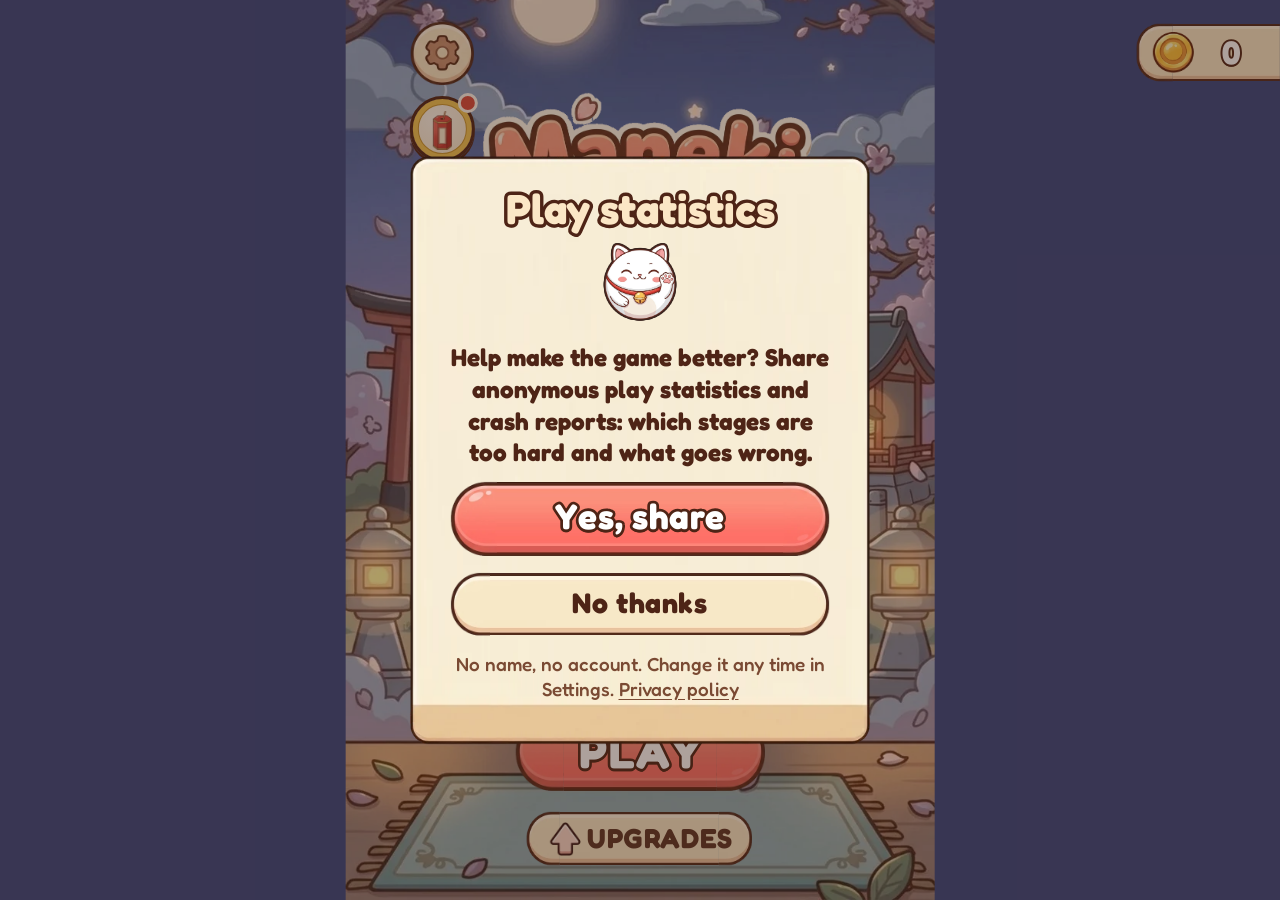
==== maneki-merge/index.html @ 225e68d6 "Maneki Merge 1.11.0 (e5274fb)" ====
<!doctype html>
<html lang="en">
  <head>
    <meta charset="UTF-8" />
    <meta
      name="viewport"
      content="width=device-width, initial-scale=1, maximum-scale=1, viewport-fit=cover, user-scalable=no"
    />
    <title>Maneki Merge</title>
    <meta
      name="description"
      content="Lucky-cat merge game with a growing jar. Offline PWA for iOS and Android."
    />
    <meta name="theme-color" content="#fcefdf" />
    <!-- "only": a phone's forced dark mode (Chrome's dark sites, the WebView's darkening) must
         never repaint the game (TECH_SPEC §10). -->
    <meta name="color-scheme" content="only light" />
    <meta name="format-detection" content="telephone=no" />

    <!-- Home-screen app (iOS ignores the manifest's display mode and orientation). -->
    <meta name="mobile-web-app-capable" content="yes" />
    <meta name="apple-mobile-web-app-capable" content="yes" />
    <meta name="apple-mobile-web-app-title" content="Maneki" />
    <meta name="apple-mobile-web-app-status-bar-style" content="default" />

    <link rel="icon" href="/maneki-merge/favicon.ico" sizes="48x48" />
    <link rel="icon" href="/maneki-merge/pwa-192x192.png" sizes="192x192" type="image/png" />
    <link rel="apple-touch-icon" href="/maneki-merge/apple-touch-icon-180x180.png" />
    <!-- vite-plugin-pwa injects the manifest link. -->

    <!-- Paint the theme color before the CSS bundle loads (no white flash on launch). -->
    <style>html{background:#fcefdf}.loading{z-index:1100;background:#f7f0d4;transition:opacity ease-out;position:fixed;inset:0;overflow:hidden}.loading.is-done{opacity:0;pointer-events:none}.loading img{-webkit-user-select:none;user-select:none;-webkit-user-drag:none;position:absolute}.loading-bg{object-fit:cover;object-position:50% 100%;width:100%;height:100%;inset:0}.loading-logo{top:calc(env(safe-area-inset-top,0px) + 6vh);width:min(82vw,44vh);left:50%;translate:-50%}.loading-hero{width:min(66vw,36vh);animation:1.6s ease-in-out infinite alternate loading-bob;top:36vh;left:50%;translate:-50%}@keyframes loading-bob{to{translate:-50% -2.5vh}}@media (prefers-reduced-motion:reduce){.loading-hero{animation:none}}.loading-bar{--s:calc(54px / var(--bar-h,1));left:50%;bottom:calc(env(safe-area-inset-bottom,0px) + 15vh);box-sizing:border-box;border:0 solid #0000;border-image:var(--bar-art) 0 var(--bar-right) 0 var(--bar-left) fill / 0 calc(var(--bar-right) * var(--s)) 0 calc(var(--bar-left) * var(--s)) stretch;visibility:hidden;width:min(80vw,340px);height:54px;position:absolute;translate:-50%}.loading-bar.is-art{visibility:visible}.loading-fill{left:calc(var(--fill-x) * var(--s));top:calc(var(--fill-y) * var(--s));width:calc((var(--fill-left) + var(--fill-right)) * var(--s) + var(--progress,0) * (100% - (var(--bar-left) + var(--bar-right)) * var(--s)));height:calc(var(--fill-h) * var(--s));box-sizing:border-box;border:0 solid #0000;border-image:var(--fill-art) 0 var(--fill-right) 0 var(--fill-left) fill / 0 calc(var(--fill-right) * var(--s)) 0 calc(var(--fill-left) * var(--s)) stretch;opacity:calc(var(--progress,0) * 40);transition:width .2s ease-out;position:absolute}.loading-label{left:0;right:0;bottom:calc(env(safe-area-inset-bottom,0px) + 15vh - 40px);text-align:center;color:#4a2e25;margin:0;font:700 18px Fredoka,system-ui,sans-serif;position:absolute}</style>
    <script type="module" crossorigin src="/maneki-merge/assets/index-BKFqEe6n.js"></script>
    <link rel="stylesheet" crossorigin href="/maneki-merge/assets/index-C1L9ehlg.css">
  <link rel="manifest" href="/maneki-merge/manifest.webmanifest"></head>
  <body>
    <main id="app">
      <section id="menu-screen" class="screen" aria-label="Main menu"></section>
      <section id="game-screen" class="screen" aria-label="Game" hidden></section>
      <div id="overlays"></div>
    </main>
    <div
      id="loading"
      class="loading"
      role="progressbar"
      aria-label="Loading"
      aria-valuemin="0"
      aria-valuemax="100"
      aria-valuenow="0"
    >
      <img class="loading-bg" src="/maneki-merge/assets/scene/background.webp" alt="" />
      <img class="loading-logo" src="/maneki-merge/assets/menu/logo.webp" alt="" />
      <img class="loading-hero" src="/maneki-merge/assets/menu/hero.webp" alt="" />
      <div class="loading-bar"><div class="loading-fill"></div></div>
      <p class="loading-label"></p>
    </div>
  </body>
</html>
---- maneki-merge/assets/index-C1L9ehlg.css ----
:root{--color-bg:#fcefdf;--color-ground:#f4d8be;--color-paper:#fff8ee;--color-card:#fff;--color-ink:#4a2e25;--color-cocoa:#7a5546;--color-line:#e3cbb0;--color-peach:#fce3cc;--color-greige:#eadccb;--color-coral:#e8604c;--color-coral-dark:#a63c2c;--color-mint:#9fdcc6;--color-gold:#f2b83b;--color-gold-dark:#c98a1b;--color-gold-light:#fff1c2;--color-red:#d9483b;--color-red-text:#b23a2e;--color-sakura:#f7c9d2;--color-sakura-deep:#f2a7b8;--color-text:var(--color-ink);--color-muted:var(--color-cocoa);--color-scrim:#4a2e258c;--font-latin:"Fredoka", system-ui, -apple-system, "Segoe UI", Roboto, sans-serif;--font-family:var(--font-latin);--weight-regular:500;--weight-semibold:600;--weight-bold:700;--stroke-scale:1;--radius-sm:12px;--radius-md:18px;--radius-lg:28px;--radius-pill:999px;--touch-min:48px;--gutter:16px;--border:3px solid var(--color-ink);--safe-top:env(safe-area-inset-top,0px);--safe-right:env(safe-area-inset-right,0px);--safe-bottom:env(safe-area-inset-bottom,0px);--safe-left:env(safe-area-inset-left,0px);--shadow-raised:0 4px 0 var(--color-ink);--shadow-pressed:0 1px 0 var(--color-ink);--lightningcss-light:initial;--lightningcss-dark: ;color-scheme:light only}[lang]{--font-family:var(--font-latin);font-family:var(--font-family)}:lang(ru),:lang(uk),:lang(vi){--font-family:"Nunito", "Fredoka", system-ui, sans-serif}:lang(hi){--font-family:"Fredoka", "Kohinoor Devanagari", "Noto Sans Devanagari", "Nirmala UI", system-ui, sans-serif}:lang(th){--font-family:"Fredoka", "Thonburi", "Noto Sans Thai", "Leelawadee UI", system-ui, sans-serif}:lang(ko){--font-family:"Fredoka", "Apple SD Gothic Neo", "Noto Sans KR", "Noto Sans CJK KR", "Malgun Gothic", system-ui, sans-serif}:lang(ja){--font-family:"Fredoka", "Hiragino Maru Gothic ProN", "Hiragino Sans", "Noto Sans JP", "Noto Sans CJK JP", "Yu Gothic UI", "Meiryo", system-ui, sans-serif}:lang(zh-Hans){--font-family:"Fredoka", "PingFang SC", "Noto Sans SC", "Noto Sans CJK SC", "Microsoft YaHei", system-ui, sans-serif}:lang(zh-Hant){--font-family:"Fredoka", "PingFang TC", "Noto Sans TC", "Noto Sans CJK TC", "Microsoft JhengHei", system-ui, sans-serif}:lang(hi),:lang(th),:lang(ko),:lang(ja),:lang(zh-Hans),:lang(zh-Hant){--stroke-scale:.55}:lang(ja){word-break:auto-phrase}*,:before,:after{box-sizing:border-box}html,body{overscroll-behavior:none;width:100%;height:100%;margin:0;overflow:hidden}body{background:var(--color-bg);color:var(--color-text);font-family:var(--font-family);font-weight:var(--weight-regular);-webkit-text-size-adjust:100%;-moz-text-size-adjust:100%;text-size-adjust:100%;-webkit-font-smoothing:antialiased;-webkit-user-select:none;user-select:none;-webkit-touch-callout:none;-webkit-tap-highlight-color:transparent;touch-action:manipulation;line-height:1.3;position:fixed;inset:0}#app{width:100%;height:100dvh;height:var(--app-height,100dvh);position:fixed;top:0;left:0;overflow:hidden}.screen{padding:calc(var(--safe-top) + 8px) calc(var(--safe-right) + var(--gutter)) calc(var(--safe-bottom) + 8px) calc(var(--safe-left) + var(--gutter));flex-direction:column;display:flex;position:absolute;inset:0}[hidden]{display:none!important}img,svg{display:block}[data-scrollable]{overscroll-behavior:contain;-webkit-overflow-scrolling:touch;touch-action:pan-y;overflow-y:auto}button{font:inherit;color:inherit;cursor:pointer;touch-action:manipulation;background:0 0;border:0;margin:0}button:disabled{cursor:default}button:focus-visible{outline:3px solid var(--color-coral);outline-offset:3px}.btn{min-height:var(--touch-min);border:var(--border);border-radius:var(--radius-pill);font-weight:var(--weight-bold);letter-spacing:.02em;box-shadow:var(--shadow-raised);justify-content:center;align-items:center;gap:8px;padding:0 28px;transition:transform 70ms ease-out,box-shadow 70ms ease-out,filter 70ms ease-out;display:inline-flex;position:relative}.btn:active:not(:disabled){filter:brightness(.96);box-shadow:var(--shadow-pressed);transform:translateY(3px)scale(.97)}.btn:disabled{cursor:default}.btn-primary{background:var(--color-coral);color:#fff;text-shadow:0 2px 0 var(--color-coral-dark)}.btn-secondary{background:var(--color-mint);color:var(--color-ink)}.btn-ghost{background:var(--color-paper);color:var(--color-ink)}.btn-small{min-height:var(--touch-min);padding:0 20px;font-size:1rem}.icon-btn{width:var(--touch-min);height:var(--touch-min);border:var(--border);background:var(--color-paper);color:var(--color-ink);box-shadow:var(--shadow-raised);border-radius:50%;justify-content:center;align-items:center;transition:transform 70ms ease-out,box-shadow 70ms ease-out;display:inline-flex}.icon-btn:active{box-shadow:var(--shadow-pressed);transform:translateY(3px)scale(.94)}.icon-btn svg{width:24px;height:24px}.coin-balance{border:var(--border);border-radius:var(--radius-pill);background:var(--color-paper);min-height:44px;color:var(--color-ink);font-weight:var(--weight-bold);font-variant-numeric:tabular-nums;align-items:center;gap:8px;padding:0 16px 0 5px;font-size:1.35rem;display:inline-flex}.coin-balance .coin-icon{width:32px;height:32px}.reduce-motion *,.reduce-motion :before,.reduce-motion :after{transition-duration:0s!important}.menu-screen{padding-bottom:0;overflow:hidden}.menu-top{z-index:2;justify-content:space-between;align-items:center;min-height:52px;display:flex;position:relative}.menu-settings{width:52px;height:52px}.menu-settings svg{width:26px;height:26px}.menu-title{z-index:2;text-align:center;font-size:clamp(2.1rem,10.5vw,2.6rem);font-weight:var(--weight-bold);letter-spacing:.01em;color:var(--color-ink);text-shadow:0 3px 0 var(--color-sakura-deep);margin:12px 0 0;line-height:1;animation:3.6s ease-in-out infinite idle-bob;position:relative}.menu-hero{z-index:0;min-height:132px;margin:4px calc(-1 * (var(--safe-right) + var(--gutter))) 0 calc(-1 * (var(--safe-left) + var(--gutter)));flex:1 1 0;position:relative;container-type:size}.menu-scene{width:100%;height:100%;position:absolute;inset:0}.hero-figure{--cat:150px;left:50%;bottom:calc(var(--cat) * .28 + 12px);width:var(--cat);height:var(--cat);position:absolute;transform:translate(-50%)}@supports (height:1cqh){.hero-figure{--cat:min(58cqh, 176px, 46cqw);bottom:calc(var(--cat) * .28 + 3.2cqw)}}.hero-halo{background:#f8dcc4;border-radius:50%;position:absolute;inset:-18.6%}.hero-cushion{width:145.4%;height:41.9%;position:absolute;top:86%;left:-22.7%}.hero-cat{transform-origin:50% 92%;animation:4s ease-in-out infinite hero-sway;position:absolute;inset:-4%}.hero-cat svg,.hero-cat img,.hero-coin .coin-icon{width:100%;height:100%}.hero-coin{width:14%;height:14%;animation:3.2s ease-in-out infinite coin-float;position:absolute}.hero-coin-1{top:-7%;left:-9.9%}.hero-coin-2{width:11.6%;height:11.6%;animation-delay:-.8s;top:-15.1%;left:99.4%}.hero-coin-3{animation-delay:-1.6s;top:62.8%;left:106.4%}.hero-coin-4{width:10.5%;height:10.5%;animation-delay:-2.4s;top:68%;left:-17.4%}.menu-lower{z-index:1;margin:0 calc(-1 * (var(--safe-right) + var(--gutter))) 0 calc(-1 * (var(--safe-left) + var(--gutter)));padding:4px calc(var(--safe-right) + var(--gutter)) calc(var(--safe-bottom) + 14px) calc(var(--safe-left) + var(--gutter));background:var(--color-ground);flex-direction:column;align-items:center;gap:12px;display:flex;position:relative}.menu-bush{z-index:-1;width:90px;height:90px;position:absolute;bottom:0;left:0}.menu-bush.is-right{left:auto;right:0;transform:scaleX(-1)}.menu-records{grid-template-columns:repeat(2,minmax(0,1fr));gap:10px;width:min(100%,310px);display:grid}.record{border:2.5px solid var(--color-ink);background:var(--color-paper);border-radius:16px;flex-direction:column;align-items:center;margin:0;padding:6px 10px 7px;display:flex}.record-label{color:var(--color-muted);font-size:.75rem;font-weight:var(--weight-semibold);letter-spacing:.08em;text-transform:uppercase}.record-value{font-size:1.35rem;font-weight:var(--weight-bold);font-variant-numeric:tabular-nums;line-height:1.15}.menu-actions{flex-direction:column;align-items:center;gap:16px;margin-top:4px;display:flex}.btn-play{border:4px solid var(--color-ink);background:var(--color-coral);color:#fff;width:148px;height:148px;box-shadow:0 7px 0 var(--color-ink);border-radius:50%;flex-direction:column;justify-content:center;align-items:center;transition:transform 70ms ease-out,box-shadow 70ms ease-out;display:flex;position:relative}.btn-play:active{box-shadow:0 2px 0 var(--color-ink);transform:translateY(5px)scale(.97)}.btn-play svg{width:30px;height:30px}.btn-play .btn-label{font-size:2.5rem;font-weight:var(--weight-bold);letter-spacing:.04em;text-shadow:0 3px 0 var(--color-coral-dark);line-height:1.05}.btn-play:before{content:"";background:#ffffff52;border-radius:50%;width:30%;height:14%;position:absolute;top:11%;left:15%;transform:rotate(-32deg)}.btn-play:after{content:"";border:3px solid var(--color-coral);opacity:0;pointer-events:none;border-radius:50%;animation:2.6s ease-out infinite play-ripple;position:absolute;inset:-12px}.btn-upgrades{width:200px;min-height:54px;font-size:1.35rem}.btn-upgrades svg{width:22px;height:22px}.notify-dot{border:3px solid var(--color-paper);background:var(--color-red);border-radius:50%;width:20px;height:20px;position:absolute;top:-8px;right:-4px}.notify-dot:not([hidden]){animation:1.8s ease-in-out infinite dot-pop}.menu-bottom{flex-direction:column;align-items:center;gap:8px;display:flex}.update-badge{min-height:var(--touch-min);border:var(--border);border-radius:var(--radius-pill);background:var(--color-gold);color:var(--color-ink);font-weight:var(--weight-bold);box-shadow:var(--shadow-raised);padding:0 20px;animation:1.6s ease-in-out infinite badge-pulse}.update-badge:active{box-shadow:var(--shadow-pressed);transform:translateY(3px)}.install-hint{border:2px solid var(--color-ink);border-radius:var(--radius-sm);background:var(--color-paper);text-align:center;flex-wrap:wrap;justify-content:center;align-items:center;gap:6px;margin:0;padding:8px 14px;font-size:.95rem;display:flex}.install-hint svg{color:#2f6fd1;width:20px;height:20px}@keyframes idle-bob{50%{transform:translateY(-5px)}}@keyframes hero-sway{0%,to{transform:rotate(-2deg)}50%{transform:rotate(2deg)}}@keyframes coin-float{50%{transform:translateY(-6px)rotate(8deg)}}@keyframes play-ripple{0%,45%{opacity:0;transform:scale(.94)}55%{opacity:.55}to{opacity:0;transform:scale(1.12)}}@keyframes dot-pop{0%,70%,to{transform:scale(1)}80%{transform:scale(1.3)}}@keyframes badge-pulse{50%{transform:scale(1.04)}}.reduce-motion .menu-title,.reduce-motion .hero-cat,.reduce-motion .hero-coin,.reduce-motion .btn-play:after,.reduce-motion .notify-dot:not([hidden]),.reduce-motion .update-badge{animation:none}@media (max-height:720px){.menu-title{margin-top:6px;font-size:2rem}.menu-lower{gap:9px}.record{padding:4px 10px 5px}.record-value{font-size:1.15rem}.menu-actions{gap:12px;margin-top:0}.btn-play{width:120px;height:120px}.btn-play svg{width:24px;height:24px}.btn-play .btn-label{font-size:2rem}.btn-upgrades{min-height:50px;font-size:1.2rem}}.menu-screen.is-art{--u:min(100vw / 768, 100vh / 1376);background:var(--menu-sky);padding:0;container-type:size}@supports (width:1cqw){.menu-screen.is-art{--u:min(100cqw / 768, 100cqh / 1376)}}.menu-screen.is-art>*{--lift:max(0px, var(--safe-bottom) + 6px - 48 * var(--u));--extra:max(0px, 100cqh - 1376 * var(--u) - var(--lift));--hero-shift:calc(-15.5 * var(--u) - .2 * var(--extra))}.menu-bg{width:clamp(768 * var(--u), 100%, 900 * var(--u));pointer-events:none;-webkit-user-select:none;user-select:none;height:auto;position:absolute;bottom:0;left:50%;transform:translate(-50%)}.menu-stage{left:50%;bottom:calc(var(--lift) + .2 * var(--extra));width:calc(768 * var(--u));height:calc(1376 * var(--u));position:absolute;transform:translate(-50%)}.menu-stage img{pointer-events:none;-webkit-user-select:none;user-select:none;height:auto;display:block;position:absolute}.menu-glow{left:calc(85 * var(--u));top:calc(300 * var(--u));width:calc(600 * var(--u));height:calc(600 * var(--u));translate:0 var(--hero-shift);background:radial-gradient(closest-side,#fff6c4 0%,#ffe896f2 42%,#ffdc9680 72%,#ffdea000 100%);border-radius:50%;animation:4s ease-in-out infinite menu-glow;position:absolute}.menu-sparkle{translate:0 var(--hero-shift);animation:2.4s ease-in-out infinite menu-twinkle}.menu-sparkle-1{left:calc(213 * var(--u));top:calc(465 * var(--u));width:calc(50 * var(--u))}.menu-sparkle-2{left:calc(181 * var(--u));top:calc(523 * var(--u));width:calc(31 * var(--u));animation-delay:-.6s}.menu-sparkle-3{left:calc(505 * var(--u));top:calc(478 * var(--u));width:calc(50 * var(--u));animation-delay:-1.2s}.menu-sparkle-4{left:calc(545 * var(--u));top:calc(551 * var(--u));width:calc(31 * var(--u));animation-delay:-1.8s}.menu-sparkle-5{left:calc(190 * var(--u));top:calc(672 * var(--u));width:calc(33 * var(--u));animation-delay:-.3s}.menu-hero-art{left:calc(135 * var(--u));top:calc(481 * var(--u));width:calc(497 * var(--u));transform-origin:50% 92%;translate:0 var(--hero-shift);animation:3.6s ease-in-out infinite menu-breathe}.menu-logo{left:calc(101 * var(--u));top:calc(141 * var(--u));width:calc(555 * var(--u));translate:0 calc(-.4 * var(--extra));margin:0;animation:3.6s ease-in-out infinite idle-bob;position:absolute}.menu-logo .menu-logo-art{width:100%;position:static}.menu-record{top:calc(934 * var(--u));box-sizing:border-box;width:calc(284 * var(--u));height:calc(var(--menu-record-height) * var(--u));border-style:solid;border-color:#0000;border-width:0 calc(var(--menu-record-slice-right) * var(--u)) 0 calc(var(--menu-record-slice-left) * var(--u));border-image-source:var(--menu-record-art);border-image-slice:var(--menu-record-slice);filter:drop-shadow(0 calc(4 * var(--u)) calc(4 * var(--u)) #7a4e2e33);--body-left:calc((var(--menu-record-body-left) - var(--menu-record-slice-left)) * var(--u));--body-right:calc((var(--menu-record-body-right) - var(--menu-record-slice-right)) * var(--u));--value-left:calc(var(--menu-record-value-left) * var(--u));--value-right:calc(var(--menu-record-value-right) * var(--u));border-image-repeat:stretch;align-items:flex-start;margin:0;display:flex;position:absolute}.menu-record:first-child{left:calc(90 * var(--u))}.menu-record:last-child{left:calc(394 * var(--u))}.menu-record.is-stage{border-width:0;--body-left:calc(var(--menu-record-body-right) * var(--u));--body-right:var(--body-left);--torii-left:calc(12 * var(--u));--torii-width:calc(66 * var(--u));--value-left:calc(var(--torii-left) + var(--torii-width) + 4 * var(--u));--value-right:calc(var(--menu-record-well-end) * var(--u));border-image-source:none}.menu-record.is-stage:before,.menu-record.is-stage:after{content:"";z-index:-1;position:absolute;top:0;bottom:0}.menu-record.is-stage:before{width:calc(var(--menu-record-slice-right) * var(--u));background:var(--menu-record-art) right / calc(var(--menu-record-art-width) * var(--u)) 100% no-repeat;left:0;transform:scaleX(-1)}.menu-record.is-stage:after{left:calc((var(--menu-record-slice-right) - 1) * var(--u));border-style:solid;border-color:#0000;border-width:0 calc(var(--menu-record-slice-right) * var(--u)) 0 0;border-image-source:var(--menu-record-art);border-image-slice:var(--menu-record-plain-slice);border-image-repeat:stretch;right:0}.menu-stage .menu-record-torii{left:var(--torii-left);top:calc((var(--menu-record-well-top) + var(--menu-record-well-height) / 2) * var(--u));width:var(--torii-width);translate:0 -50%}.menu-record-label{top:calc(var(--menu-record-label-top) * var(--u));left:var(--body-left);right:var(--body-right);height:calc(var(--menu-record-label-height) * var(--u));color:#7f3d2a;font-size:calc(27 * var(--u));font-weight:var(--weight-bold);letter-spacing:.04em;text-transform:uppercase;white-space:nowrap;justify-content:center;align-items:center;line-height:1;display:flex;position:absolute}.menu-record-label:after{content:":"}.menu-screen.is-art .record-value{top:calc(var(--menu-record-well-top) * var(--u));left:var(--value-left);right:var(--value-right);height:calc(var(--menu-record-well-height) * var(--u));color:#fff;font-size:calc(var(--u) * min(42, 380 / var(--chars,6)));font-weight:var(--weight-bold);font-variant-numeric:tabular-nums;white-space:nowrap;--edge:calc(2.9 * var(--u));--edge-corner:calc(1.9 * var(--u));text-shadow:var(--edge) 0 0 #5c2c18, calc(-1 * var(--edge)) 0 0 #5c2c18, 0 var(--edge) 0 #5c2c18, 0 calc(-1 * var(--edge)) 0 #5c2c18, var(--edge-corner) var(--edge-corner) 0 #5c2c18, calc(-1 * var(--edge-corner)) var(--edge-corner) 0 #5c2c18, var(--edge-corner) calc(-1 * var(--edge-corner)) 0 #5c2c18, calc(-1 * var(--edge-corner)) calc(-1 * var(--edge-corner)) 0 #5c2c18, 0 calc(4.8 * var(--u)) 0 #5c2c18;justify-content:center;align-items:center;line-height:1;display:flex;position:absolute}.menu-screen.is-art .coin-value{color:#fff;font-weight:var(--weight-bold);font-variant-numeric:tabular-nums;white-space:nowrap;-webkit-text-stroke:calc(6 * var(--u) * var(--stroke-scale)) #4e2416;paint-order:stroke fill;text-shadow:0 calc(3 * var(--u)) 0 #4e2416;line-height:1}.menu-play,.menu-upgrades{font-weight:var(--weight-bold);background:0 0;border:0 solid #0000;justify-content:center;align-items:center;padding:0;line-height:1;transition:transform 70ms ease-out,filter 70ms ease-out;display:flex;position:absolute}.menu-play:active,.menu-upgrades:active{transform:translateY(calc(4 * var(--u))) scale(.98);filter:brightness(.96)}.menu-play{left:calc(192 * var(--u));top:calc(1090 * var(--u));width:calc(385 * var(--u));height:calc(126 * var(--u));padding-bottom:calc(10 * var(--u));border-image:var(--menu-play-art) 0 var(--menu-play-slice) fill / 0 calc(126 * var(--u) * var(--menu-play-cap)) stretch;color:#fff;font-size:calc(72 * var(--u));letter-spacing:.03em;-webkit-text-stroke:calc(8 * var(--u) * var(--stroke-scale)) #4e2416;paint-order:stroke fill;text-shadow:0 calc(5 * var(--u)) 0 #4e2416}.menu-upgrades{--pill:calc(88 * var(--u));--box:max(var(--pill), 48px);left:calc(210 * var(--u));top:calc(1240 * var(--u) - (var(--box) - var(--pill)) / 2);width:calc(347 * var(--u));height:var(--box);padding:0 0 calc(7 * var(--u)) calc(62 * var(--u));isolation:isolate;color:#5b3324;font-size:calc(42 * var(--u));letter-spacing:.02em;text-transform:uppercase}.menu-upgrades:before{content:"";z-index:-1;left:0;right:0;top:calc(50% - var(--pill) / 2);height:var(--pill);border:0 solid #0000;border-image:var(--menu-upgrades-art) 0 var(--menu-upgrades-slice) fill / 0 calc(88 * var(--u) * var(--menu-upgrades-cap)) stretch;position:absolute}.menu-stage .menu-upgrades-arrow{left:calc(36 * var(--u));top:calc(50% - var(--pill) / 2 + 17 * var(--u));width:calc(47 * var(--u))}.menu-upgrades .notify-dot{top:calc(50% - var(--pill) / 2 - 18 * var(--u));right:calc(-8 * var(--u));width:calc(44 * var(--u));height:calc(44 * var(--u));border:calc(4 * var(--u)) solid #7a1f1c;background:radial-gradient(circle at 35% 32%,#ff6b6b 0%,#e8333b 55%,#c9232c 100%)}.menu-art-top{left:50%;top:max(calc(32 * var(--u)), calc(var(--safe-top) + 8px));width:calc(768 * var(--u));height:calc(100 * var(--u));position:absolute;transform:translate(-50%)}.menu-gear{left:calc(32 * var(--u));width:max(calc(100 * var(--u)), 48px);height:max(calc(100 * var(--u)), 48px);background:0 0;border:0;padding:0;transition:transform 70ms ease-out;position:absolute;top:0}.menu-gear:active{transform:translateY(calc(3 * var(--u))) scale(.96)}.menu-gear-art{pointer-events:none;width:100%;height:auto;display:block}.menu-coins{--hidden:calc(56 * var(--u));right:calc((768 * var(--u) - 100cqw) / 2 - var(--hidden));top:calc(3 * var(--u));min-width:calc(220 * var(--u) + var(--hidden));height:calc(95 * var(--u));padding:0 calc(26 * var(--u) + var(--hidden)) calc(6 * var(--u)) calc(96 * var(--u));border:0 solid #0000;border-image:var(--menu-coins-art) 0 var(--menu-coins-slice) fill / 0 calc(95 * var(--u) * var(--menu-coins-cap)) stretch;justify-content:center;align-items:center;display:flex;position:absolute}.menu-coins-coin{left:calc(26 * var(--u));top:calc(14 * var(--u));width:calc(62 * var(--u));pointer-events:none;height:auto;position:absolute}.menu-coins .coin-value{font-size:calc(50 * var(--u))}.menu-art-top .menu-bottom{left:calc(148 * var(--u));right:calc(270 * var(--u));min-height:calc(100 * var(--u));justify-content:center;gap:4px;position:absolute;top:0}.menu-art-top .install-hint,.menu-art-top .update-badge,.menu-art-top .install-btn{padding:4px 8px;font-size:12px;line-height:1.2}.menu-art-top .update-badge,.menu-art-top .install-btn{min-height:40px}.menu-art-top .install-hint svg{width:16px;height:16px}@keyframes menu-glow{50%{opacity:.8;transform:scale(.96)}}@keyframes menu-twinkle{50%{opacity:.55;transform:scale(.75)rotate(12deg)}}@keyframes menu-breathe{50%{transform:scale(1.008,1.016)}}.reduce-motion .menu-glow,.reduce-motion .menu-sparkle,.reduce-motion .menu-hero-art,.reduce-motion .menu-logo{animation:none}.shop-overlay{padding:calc(var(--safe-top) + 56px) calc(var(--safe-right) + 8px) 0 calc(var(--safe-left) + 8px);background:var(--color-scrim);justify-content:flex-end}.shop-sheet{border:4px solid var(--color-ink);border-radius:var(--radius-lg) var(--radius-lg) 0 0;background:var(--color-paper);text-align:left;border-bottom:0;flex-direction:column;width:100%;max-width:520px;min-height:0;max-height:100%;animation:.28s cubic-bezier(.2,.9,.3,1) shop-slide-up;display:flex}@keyframes shop-slide-up{0%{transform:translateY(100%)}}.shop-header{border-bottom:2.5px dashed var(--color-line);align-items:center;gap:10px;padding:14px 12px 12px 20px;display:flex}.shop-title{font-size:1.75rem;font-weight:var(--weight-bold);flex:1;margin:0;line-height:1}.shop-balance{background:var(--color-card);min-height:40px;padding-right:14px;font-size:1.15rem}.shop-balance .coin-icon{width:28px;height:28px}.shop-close{background:var(--color-card)}.shop-list{min-height:0;padding:14px 12px calc(var(--safe-bottom) + 20px);flex-direction:column;flex:auto;gap:12px;display:flex}.shop-card{border:2.5px solid var(--color-ink);background:var(--color-card);border-radius:20px;flex:none;grid-template-columns:52px minmax(0,1fr);gap:12px;padding:14px 14px 14px 12px;display:grid;box-shadow:0 4px #e8d2b8}.shop-card.is-bought{animation:.45s ease-out shop-card-bought}@keyframes shop-card-bought{30%{background:var(--color-gold-light);transform:scale(1.03)}}.shop-icon{border:2.5px solid var(--color-ink);background:var(--color-peach);width:52px;height:52px;color:var(--color-ink);border-radius:50%;justify-content:center;align-items:center;display:flex}.shop-icon svg{width:26px;height:26px}.shop-head{justify-content:space-between;align-items:baseline;gap:8px;display:flex}.shop-name{font-size:1.1rem;font-weight:var(--weight-bold);margin:0;line-height:1.2}.shop-level{color:var(--color-muted);font-size:.82rem;font-weight:var(--weight-semibold);font-variant-numeric:tabular-nums;flex:none}.shop-desc{color:var(--color-muted);margin:6px 0 8px;font-size:.88rem;line-height:1.3}.shop-foot{justify-content:space-between;align-items:flex-end;gap:10px;display:flex}.shop-value{font-variant-numeric:tabular-nums;flex-wrap:wrap;align-items:baseline;gap:2px 6px;min-width:0;margin:0;font-size:1.05rem;display:flex}.shop-stat{width:100%;color:var(--color-muted);font-size:.75rem;font-weight:var(--weight-semibold);letter-spacing:.04em;text-transform:uppercase}.shop-current,.shop-next{font-weight:var(--weight-bold)}.shop-arrow{color:var(--color-muted)}.shop-buy-box{flex-direction:column;flex:none;align-items:flex-end;gap:4px;display:flex}.shop-buy{background:var(--color-gold);min-width:100px;color:var(--color-ink);font-variant-numeric:tabular-nums;border-width:2.5px;gap:6px;padding:0 14px;font-size:1.1rem}.shop-buy-label{display:none}.shop-buy-line{align-items:center;gap:6px;display:inline-flex}.shop-buy-mark{display:inline-flex}.shop-buy svg,.shop-buy .coin-icon{width:22px;height:22px}.shop-buy[data-state=insufficient]{color:var(--color-red-text);box-shadow:none;background:#f1e6d8;border-color:#b9a08c}.shop-buy[data-state=insufficient] .coin-icon{opacity:.55}.shop-buy[data-state=max]{box-shadow:none;letter-spacing:.06em;background:0 0;border-style:dashed}.shop-buy[data-state=max] svg{width:18px;height:18px}.shop-need{color:var(--color-red-text);font-size:.75rem;font-weight:var(--weight-semibold);white-space:nowrap}.reduce-motion .shop-sheet,.reduce-motion .shop-card.is-bought{animation:none}.shop-section{flex:none;margin:10px 4px 0}.shop-section-title{font-size:1.3rem;font-weight:var(--weight-bold);margin:0;line-height:1.1}.shop-section-desc{color:var(--color-muted);margin:2px 0 0;font-size:.88rem}.shop-icon.is-blessing{background:var(--color-gold-light);position:relative}.shop-icon-ball{height:auto;position:absolute;top:50%;left:50%;transform:translate(-50%,-50%)}.shop-icon.is-golden .shop-icon-ball{filter:drop-shadow(0 0 6px #ffc93c)}.shop-card[data-state=locked] .shop-icon>:not(.clip-btn),.shop-card[data-state=locked] .shop-value{filter:grayscale(.7);opacity:.7}.shop-card[data-state=locked] .shop-icon{background:#ede6dfb3;border-color:#3a322fb3}.shop-card[data-state=locked] .shop-icon.is-blessing{background:#f5f1e3b3}.shop-buy[data-state=locked]{color:var(--color-muted);box-shadow:none;background:#f1e6d8;border-color:#b9a08c}.shop-overlay.is-art{-webkit-backdrop-filter:blur(6px)brightness(.92);backdrop-filter:blur(6px)brightness(.92);background:#46261638;justify-content:flex-start;padding:0;container-type:inline-size}.shop-overlay.is-art .shop-sheet{--u:calc(min(100cqw, 520px) / var(--shop-mockup-w));--s:calc(677 * var(--u) / var(--shop-card-w));width:calc(768 * var(--u));max-width:none;height:100%;padding-top:var(--safe-top);background:0 0;border:0;border-radius:0}.shop-overlay.is-art .shop-header{height:calc(284 * var(--u));border:0;flex:none;padding:0;position:relative}.shop-overlay.is-art .shop-title{left:50%;top:calc(80 * var(--u));min-width:calc(412 * var(--u));height:calc(116 * var(--u));padding:0 calc(56 * var(--u)) calc(8 * var(--u));border:0 solid #0000;border-image:var(--shop-title-art) 0 var(--shop-title-slice) fill / 0 calc(116 * var(--u) * var(--shop-title-cap)) stretch;color:#fbe7c6;font-size:calc(66 * var(--u));white-space:nowrap;-webkit-text-stroke:calc(10 * var(--u) * var(--stroke-scale)) #4e2416;paint-order:stroke fill;text-shadow:0 calc(5 * var(--u)) 0 #4e2416;justify-content:center;align-items:center;line-height:1;display:flex;position:absolute;transform:translate(-50%)}.shop-overlay.is-art .shop-close{right:calc(28 * var(--u));top:calc(30 * var(--u));width:max(calc(100 * var(--u)), 44px);height:max(calc(100 * var(--u)), 44px);box-shadow:none;background:0 0;border:0;padding:0;position:absolute}.shop-close-art{width:100%;height:100%}.shop-overlay.is-art .shop-balance{z-index:1;right:calc(40 * var(--u));top:calc(200 * var(--u));align-items:center;gap:calc(12 * var(--u));min-height:0;height:calc(72 * var(--u));padding:0 calc(30 * var(--u)) calc(4 * var(--u)) calc(18 * var(--u));border:0 solid #0000;border-image:var(--shop-coins-art) 0 var(--shop-coins-slice) fill / 0 calc(72 * var(--u) * var(--shop-coins-cap)) stretch;box-shadow:none;background:0 0;border-radius:0;display:flex;position:absolute}.shop-overlay.is-art .shop-balance-coin{width:calc(50 * var(--u));height:auto}.shop-overlay.is-art .shop-balance .coin-value{color:#fff;font-size:calc(40 * var(--u));font-weight:var(--weight-bold);font-variant-numeric:tabular-nums;-webkit-text-stroke:calc(6 * var(--u) * var(--stroke-scale)) #4e2416;paint-order:stroke fill;text-shadow:0 calc(3 * var(--u)) 0 #4e2416}.shop-overlay.is-art .shop-list{gap:calc(26 * var(--u));padding:0 calc(45 * var(--u)) calc(var(--safe-bottom) + 40 * var(--u))}.shop-overlay.is-art .shop-card{grid-template-columns:calc(196 * var(--u)) minmax(0, 1fr) auto;grid-template-rows:auto 1fr calc(var(--shop-card-bottom) * var(--s));min-height:calc(245 * var(--u));padding:calc(24 * var(--u)) calc(24 * var(--u)) 0 calc(22 * var(--u));border:0 solid #0000;border-image:var(--shop-card-art) var(--shop-card-corner) var(--shop-card-corner) var(--shop-card-bottom) fill / calc(var(--shop-card-corner) * var(--s)) calc(var(--shop-card-corner) * var(--s)) calc(var(--shop-card-bottom) * var(--s)) stretch;box-shadow:none;color:#4e2416;background:0 0;border-radius:0;gap:0}@keyframes shop-card-bought-art{30%{filter:brightness(1.08);transform:scale(1.03)}}.shop-overlay.is-art .shop-card.is-bought{animation-name:shop-card-bought-art}.shop-overlay.is-art .shop-info,.shop-overlay.is-art .shop-foot{display:contents}.shop-overlay.is-art .shop-icon{width:calc(168 * var(--u));height:calc(168 * var(--u));margin-bottom:calc(8 * var(--u));background:0 0;border:0;grid-area:1/1/3;align-self:center}.shop-icon-art{width:100%;height:100%}.shop-overlay.is-art .shop-head{grid-area:1/2/auto/4;align-items:baseline}.shop-overlay.is-art .shop-name{font-size:calc(42 * var(--u))}.shop-overlay.is-art .shop-level{color:#4e2416;font-size:calc(34 * var(--u));font-weight:var(--weight-bold)}.shop-overlay.is-art .shop-desc{margin:calc(14 * var(--u)) 0 calc(40 * var(--u));color:#5b3324;font-size:calc(29 * var(--u));font-weight:var(--weight-semibold);grid-area:2/2/auto/4;align-self:start}.shop-overlay.is-art .shop-value{align-self:center;gap:calc(10 * var(--u));padding:0 0 calc(4 * var(--u)) calc(14 * var(--u));color:#4e2416;font-size:calc(28 * var(--u));font-weight:var(--weight-bold);white-space:nowrap;flex-wrap:nowrap;grid-area:3/1/auto/3}.shop-overlay.is-art .shop-stat{color:#4e2416;width:auto;font-size:inherit;font-weight:var(--weight-bold);letter-spacing:.02em}.shop-overlay.is-art .shop-arrow{color:#4e2416}.shop-overlay.is-art .shop-buy-box{margin-bottom:calc(14 * var(--u));grid-area:3/3;align-self:end;position:relative}.shop-overlay.is-art .shop-buy{--pill:calc(86 * var(--u));isolation:isolate;min-width:calc(172 * var(--u));min-height:max(var(--pill), 48px);padding:0 calc(26 * var(--u)) calc(6 * var(--u));box-shadow:none;color:#4e2416;background:0 0;border:0;border-radius:0;flex-direction:column;justify-content:center;gap:0;line-height:1;display:flex;position:relative}.shop-overlay.is-art .shop-buy:before{content:"";z-index:-1;left:0;right:0;top:calc(50% - var(--pill) / 2);height:var(--pill);border:0 solid #0000;border-image:var(--shop-buy-art) 0 var(--shop-buy-slice) fill / 0 calc(86 * var(--u) * var(--shop-buy-cap)) stretch;position:absolute}.shop-overlay.is-art .shop-buy-label{font-size:calc(24 * var(--u));font-weight:var(--weight-bold);display:block}.shop-overlay.is-art .shop-buy-line{gap:calc(8 * var(--u));font-size:calc(32 * var(--u));font-weight:var(--weight-bold)}.shop-overlay.is-art .shop-coin{width:calc(34 * var(--u));height:auto}.shop-overlay.is-art .shop-buy svg{width:calc(30 * var(--u));height:calc(30 * var(--u))}.shop-overlay.is-art .shop-buy[data-state=insufficient]{color:#4e2416;filter:grayscale(.85)brightness(1.06);opacity:.85;background:0 0;border-color:#0000}.shop-overlay.is-art .shop-buy[data-state=insufficient] .shop-buy-label,.shop-overlay.is-art .shop-buy[data-state=max] .shop-buy-label{visibility:hidden}.shop-overlay.is-art .shop-need{left:0;right:0;top:calc(8 * var(--u));color:#b3261e;font-size:calc(19 * var(--u));font-weight:var(--weight-bold);text-align:center;pointer-events:none;position:absolute}.shop-overlay.is-art .shop-buy[data-state=max]{filter:saturate(.4);letter-spacing:.04em}.shop-overlay.is-art .shop-section{margin:calc(18 * var(--u)) 0 calc(-6 * var(--u));text-align:center}.shop-overlay.is-art .shop-section-title{color:#813c2d;font-size:calc(46 * var(--u));-webkit-text-stroke:calc(9 * var(--u) * var(--stroke-scale)) #fff6e7;paint-order:stroke fill}.shop-overlay.is-art .shop-section-desc{margin-top:calc(4 * var(--u));color:#5b3324;font-size:calc(28 * var(--u));font-weight:var(--weight-semibold);-webkit-text-stroke:calc(7 * var(--u) * var(--stroke-scale)) #fff6e7;paint-order:stroke fill}.shop-overlay.is-art .shop-icon.is-blessing{width:calc(156 * var(--u));height:calc(156 * var(--u));margin-left:calc(6 * var(--u));border:calc(6 * var(--u)) solid #4e2416;box-shadow:inset 0 0 0 calc(9 * var(--u)) #f2c552;background:#fff6e7;border-radius:50%}.shop-overlay.is-art .shop-icon.is-blessing svg{width:calc(64 * var(--u));height:calc(64 * var(--u))}.shop-overlay.is-art .shop-icon-ball{filter:drop-shadow(0 0 calc(1.5 * var(--u)) #4e2416)}.shop-overlay.is-art .shop-icon.is-golden .shop-icon-ball{filter:drop-shadow(0 0 calc(1.5 * var(--u)) #4e2416) drop-shadow(0 0 calc(8 * var(--u)) #ffc93c) drop-shadow(0 0 calc(5 * var(--u)) #ffe08a)}.shop-overlay.is-art .shop-card[data-state=locked] .shop-icon{background:0 0;border-color:#0000}.shop-overlay.is-art .shop-card[data-state=locked] .shop-icon.is-blessing{box-shadow:inset 0 0 0 calc(9 * var(--u)) #d3c6a3b3;background:#f9f7f2b3;border-color:#362a25b3}.shop-overlay.is-art .shop-buy[data-state=locked]{color:#4e2416;filter:grayscale(.85)brightness(1.06);opacity:.85;background:0 0;border-color:#0000}.shop-torii{width:calc(34 * var(--u));height:auto}.settings-overlay{background:var(--color-scrim)}.settings-card{border:4px solid var(--color-ink);border-radius:var(--radius-lg);background:var(--color-paper);width:min(100%,360px);max-height:100%;box-shadow:0 8px 0 var(--color-ink);text-align:left;padding:16px 16px 14px 20px;animation:.24s cubic-bezier(.2,1.4,.4,1) panel-pop;overflow-y:auto}@keyframes panel-pop{0%{opacity:0;transform:scale(.86)}}.settings-header{align-items:center;gap:10px;margin-bottom:4px;display:flex}.settings-title{font-size:1.75rem;font-weight:var(--weight-bold);flex:1;margin:0;line-height:1}.settings-close{background:var(--color-card);flex:none}.settings-list{flex-direction:column;display:flex}.settings-row{text-align:left;align-items:center;gap:12px;width:100%;min-height:62px;padding:8px 0;display:flex}.settings-row+.settings-row{border-top:2px dashed var(--color-line)}.settings-row:active .switch,.settings-row:active .settings-icon{transform:scale(.94)}.settings-icon{border:2px solid var(--color-ink);background:var(--color-peach);border-radius:14px;flex:none;justify-content:center;align-items:center;width:44px;height:44px;transition:transform 70ms ease-out;display:flex}.settings-icon svg{width:24px;height:24px}.settings-text{flex-direction:column;flex:1;gap:2px;min-width:0;display:flex}.settings-label{font-size:1.1rem;font-weight:var(--weight-semibold)}.settings-sub{color:var(--color-muted);font-size:.82rem}.switch{border:2.5px solid var(--color-ink);border-radius:var(--radius-pill);background:var(--color-greige);flex:none;justify-content:flex-end;align-items:center;min-width:72px;height:36px;padding:0 9px 0 34px;transition:transform 70ms ease-out;display:flex;position:relative}.switch-text{font-size:.8rem;font-weight:var(--weight-bold);color:var(--color-muted);line-height:1;display:grid}.switch-word{grid-area:1/1}.switch-off{text-align:right}.settings-row:not(.is-on) .switch-on,.settings-row.is-on .switch-off{visibility:hidden}.switch-knob{border:2.5px solid var(--color-ink);background:#fff;border-radius:50%;width:25px;height:25px;transition:left .14s ease-out;position:absolute;top:3px;left:3px}.settings-row.is-on .switch{background:var(--color-mint);justify-content:flex-start;padding:0 34px 0 10px}.settings-row.is-on .switch-text{color:var(--color-ink)}.settings-row.is-on .switch-knob{left:calc(100% - 28px)}.settings-language-value{flex:none;align-items:center;gap:6px;display:flex}.flag{border:2px solid var(--color-ink);border-radius:5px;flex:none;width:34px;height:23px;transition:transform 70ms ease-out;display:block;overflow:hidden}.flag-svg{width:100%;height:100%;display:block}.settings-row:active .flag,.language-option:active .flag{transform:scale(.92)}.settings-chevron{flex:none;margin-right:4px;display:flex}.settings-chevron svg{width:22px;height:22px}.settings-row.is-done .settings-chevron{color:#2e8a63}.settings-version{color:var(--color-muted);text-align:center;font-variant-numeric:tabular-nums;flex-wrap:wrap;justify-content:center;gap:.5em;margin:8px 0 0;font-size:.75rem;display:flex}.settings-privacy{color:inherit;text-underline-offset:.15em;text-decoration:underline}.language-card{flex-direction:column;display:flex;overflow:hidden}.language-list{scrollbar-width:none;flex-direction:column;flex:auto;gap:2px;min-height:0;margin:0 -6px;padding:2px 6px 6px;display:flex;position:relative}.language-list::-webkit-scrollbar{display:none}.language-option{text-align:left;border-radius:14px;flex:none;align-items:center;gap:12px;width:100%;min-height:54px;padding:6px 10px;display:flex}.language-option.is-selected{background:#f2b83b38;box-shadow:inset 0 0 0 2px #f2b83bb3}.language-names{flex-direction:column;flex:1;gap:1px;min-width:0;display:flex}.language-native{font-size:1.1rem;font-weight:var(--weight-semibold);line-height:1.2}.language-local{color:var(--color-muted);font-size:.82rem;line-height:1.2}.language-check{border:2px solid var(--color-ink);visibility:hidden;background:#f2b83b;border-radius:50%;flex:none;justify-content:center;align-items:center;width:30px;height:30px;display:flex}.language-check svg{width:18px;height:18px}.language-option.is-selected .language-check{visibility:visible}.reduce-motion .settings-card{animation:none}.daily-card{flex-direction:column;gap:10px;display:flex}.daily-fortune{align-items:center;gap:14px;padding:6px 2px;display:flex}.daily-box{border:3px solid var(--color-ink);width:72px;height:96px;box-shadow:0 4px 0 var(--color-ink);background:linear-gradient(90deg,#b8302a,#e0483d 45%,#c23a31);border-radius:10px 10px 8px 8px;flex:none;margin-top:14px;animation:2.6s ease-in-out infinite daily-box-shake;position:relative}.daily-box-stick{border:2px solid var(--color-ink);background:#f6e3bf;border-radius:3px;width:9px;height:26px;position:absolute;top:-22px;left:50%;transform:translate(-50%)rotate(8deg)}.daily-box-label{border:2px solid var(--color-ink);color:var(--color-ink);font-size:.62rem;font-weight:var(--weight-bold);writing-mode:vertical-rl;letter-spacing:.08em;background:#fff8ee;border-radius:4px;justify-content:center;align-items:center;display:flex;position:absolute;inset:22px 6px}@keyframes daily-box-shake{0%,70%,to{transform:rotate(0)}76%{transform:rotate(-7deg)}84%{transform:rotate(6deg)}92%{transform:rotate(-3deg)}}.reduce-motion .daily-box{animation:none}.daily-overlay.is-art .daily-box{width:auto;height:124px;box-shadow:none;transform-origin:50% 90%;background:0 0;border:0;border-radius:0;margin-top:0}.daily-box-art{width:auto;height:100%;display:block}.daily-overlay.is-art .daily-slip{width:auto;height:150px;min-height:0;aspect-ratio:var(--slip-ratio);padding:var(--slip-paper) 6px 10%;background:var(--slip-art) center / 100% 100% no-repeat;box-shadow:none;border:0;border-radius:0;justify-content:center}.daily-overlay.is-art .daily-slip-name{font-size:.86rem}.daily-overlay.is-art .daily-slip .daily-reward{font-size:.82rem}.daily-overlay.is-art .daily-slip .daily-coin{width:16px}.daily-slip{border:3px solid var(--color-ink);width:92px;min-height:112px;box-shadow:0 4px 0 var(--color-ink);text-align:center;background:#fffaf0;border-radius:6px;flex-direction:column;flex:none;justify-content:flex-end;align-items:center;gap:4px;padding:26px 6px 8px;animation:.42s cubic-bezier(.2,1.4,.4,1) daily-slip-in;display:flex;position:relative}.daily-slip-band{border-bottom:2px solid var(--color-ink);background:#d9483b;height:18px;position:absolute;inset:0 0 auto}.daily-slip-name{color:var(--color-red-text);font-size:.95rem;font-weight:var(--weight-bold);line-height:1.1}@keyframes daily-slip-in{0%{opacity:0;transform:translateY(24px)scale(.7)rotate(-6deg)}}.reduce-motion .daily-slip{animation:none}.daily-fortune-text{flex-direction:column;flex:1;align-items:flex-start;gap:4px;min-width:0;display:flex}.daily-fortune-title{font-size:1.2rem;font-weight:var(--weight-bold);margin:0;line-height:1.15}.daily-fortune-sub{color:var(--color-muted);font-size:.85rem;font-weight:var(--weight-semibold);margin:0;line-height:1.2}.daily-slip.is-doubled .daily-reward{color:var(--color-red-text);animation:.52s ease-out go-coins-doubled}.reduce-motion .daily-slip.is-doubled .daily-reward{animation:none}.daily-double{background:var(--color-gold);gap:8px;min-height:44px;margin-top:4px;padding:0 18px}.daily-draw{min-height:46px;margin-top:4px;padding:0 30px;font-size:1.15rem}.daily-streak{align-items:center;gap:6px;padding:2px 4px;display:flex}.daily-dot{border:2px solid var(--color-ink);background:var(--color-greige);border-radius:50%;width:16px;height:16px}.daily-dot.is-on{background:radial-gradient(circle at 35% 30%, #ffe28a, var(--color-gold) 60%)}.daily-streak-text{color:var(--color-muted);font-size:.85rem;font-weight:var(--weight-bold);margin-left:6px}.daily-heading{font-size:1.15rem;font-weight:var(--weight-bold);margin:6px 0 0}.daily-wishes{flex-direction:column;display:flex}.daily-wish{align-items:center;gap:10px;min-height:58px;padding:6px 0;display:flex}.daily-wishes .daily-wish+.daily-wish,.daily-bonus{border-top:2px dashed var(--color-line)}.daily-wish-icon .cat-icon{--size:34px}.daily-wish-mark{color:var(--color-gold-dark);font-size:1.4rem;line-height:1}.daily-bonus-coin{width:30px;height:auto}.daily-wish-text{flex-direction:column;flex:1;gap:4px;min-width:0;display:flex}.daily-wish-line{font-size:.98rem;font-weight:var(--weight-bold);line-height:1.15}.daily-wish-sub{color:var(--color-muted);font-size:.8rem;font-weight:var(--weight-semibold)}.daily-bar{border:2px solid var(--color-ink);background:var(--color-greige);border-radius:999px;height:16px;display:block;position:relative;overflow:hidden}.daily-bar-fill{background:linear-gradient(#ffe07a, var(--color-gold));position:absolute;inset:0 auto 0 0}.daily-bar-text{color:var(--color-ink);font-size:.7rem;font-weight:var(--weight-bold);text-align:center;line-height:12px;display:block;position:relative}.daily-reward{color:var(--color-cocoa);font-size:.95rem;font-weight:var(--weight-bold);flex:none;align-items:center;gap:4px;display:inline-flex}.daily-coin{width:20px;height:auto}.daily-claim{background:var(--color-gold);min-height:40px;color:var(--color-ink);flex:none;padding:0 16px;animation:1.6s ease-in-out infinite daily-claim}@keyframes daily-claim{50%{transform:scale(1.07)}}.reduce-motion .daily-claim{animation:none}.daily-done{border:2px solid var(--color-ink);background:var(--color-mint);border-radius:50%;flex:none;justify-content:center;align-items:center;width:36px;height:36px;display:inline-flex}.daily-done svg{width:20px;height:20px}.daily-wish.is-claimed .daily-wish-text,.daily-wish.is-claimed .daily-wish-icon{opacity:.55}.daily-overlay.is-art .daily-card{gap:calc(14 * var(--u));padding-bottom:0}.daily-overlay.is-art .daily-wish-icon{width:calc(100 * var(--u));height:calc(100 * var(--u))}.daily-overlay.is-art .daily-wish-icon .cat-icon{--size:calc(64 * var(--u))}.daily-overlay.is-art .daily-draw{--h:calc(96 * var(--u));min-height:max(var(--h), 46px);padding:0 calc(48 * var(--u)) calc(8 * var(--u));border:0 solid #0000;border-image:var(--shop-play-art) 0 var(--shop-play-slice) fill / 0 calc(var(--h) * var(--shop-play-cap)) stretch;box-shadow:none;color:#fff;font-size:calc(44 * var(--u));-webkit-text-stroke:calc(7 * var(--u) * var(--stroke-scale)) #4e2416;paint-order:stroke fill;text-shadow:0 calc(4 * var(--u)) 0 #4e2416;background:0 0;border-radius:0}.daily-overlay.is-art .daily-double{--h:calc(90 * var(--u));gap:calc(12 * var(--u));min-height:max(var(--h), 44px);padding:0 calc(30 * var(--u)) calc(8 * var(--u));border:0 solid #0000;border-image:var(--shop-buy-art) 0 var(--shop-buy-slice) fill / 0 calc(var(--h) * var(--shop-buy-cap)) stretch;box-shadow:none;color:#4e2416;font-size:calc(36 * var(--u));background:0 0;border-radius:0}.daily-overlay.is-art .daily-double .ad-offer-play{width:calc(50 * var(--u));height:calc(50 * var(--u));background:0 0}.daily-overlay.is-art .daily-claim{--h:calc(80 * var(--u));min-height:max(var(--h), 40px);padding:0 calc(28 * var(--u)) calc(6 * var(--u));border:0 solid #0000;border-image:var(--shop-buy-art) 0 var(--shop-buy-slice) fill / 0 calc(var(--h) * var(--shop-buy-cap)) stretch;box-shadow:none;color:#4e2416;font-size:calc(34 * var(--u));background:0 0;border-radius:0}.daily-overlay.is-art .daily-footer{margin-top:calc(10 * var(--u))}.menu-daily{left:calc(32 * var(--u,1px));width:max(calc(100 * var(--u,1px)), 48px);height:max(calc(100 * var(--u,1px)), 48px);background:radial-gradient(circle at 38% 32%,#fffaf0,#f6e6c8);border:3px solid #4e2416;border-radius:50%;justify-content:center;align-items:center;padding:0;transition:transform 70ms ease-out;display:flex;position:absolute;top:calc(100% + 10px);box-shadow:inset 0 0 0 5px #f2c552,inset 0 0 0 6px #c9962f,0 3px #4e2416}.menu-daily:active{transform:translateY(2px)scale(.96)}.menu-daily-box{background:linear-gradient(90deg,#b8302a,#e0483d 45%,#c23a31);border:2px solid #4e2416;border-radius:4px;width:38%;height:46%;margin-top:10%;position:relative}.menu-daily-box:before{content:"";background:#f6e3bf;border:1.5px solid #4e2416;border-radius:2px;width:22%;height:60%;position:absolute;top:-55%;left:50%;transform:translate(-50%)rotate(8deg)}.menu-daily-art{pointer-events:none;width:auto;height:66%;margin-top:4%;display:block}.menu-daily .notify-dot{top:-6px;right:-6px}.menu-daily-label{color:#fbe7c6;font-size:.9rem;font-weight:var(--weight-bold);white-space:nowrap;-webkit-text-stroke:calc(3px * var(--stroke-scale)) #4e2416;paint-order:stroke fill;position:absolute;top:calc(100% + 2px);left:50%;transform:translate(-50%)}.daily-icon-art{width:62%;height:auto}.game-screen{--hud-card:#fff6e7;--hud-edge:#eccda2;--hud-edge-shadow:#d8b184;--hud-label:#8a5a3b;--hud-value:#5b3925;--hud-well:#efd9bc;padding:0}.game-hud{z-index:3;padding:max(calc(var(--safe-top) + 4px), 14px) calc(var(--safe-right) + 12px) 0 calc(var(--safe-left) + 12px);pointer-events:none;justify-content:space-between;align-items:flex-start;gap:8px;display:flex;position:absolute;top:0;left:0;right:0}.hud-card{box-sizing:border-box;border:3px solid var(--hud-edge);background:var(--hud-card);box-shadow:0 3px 0 var(--hud-edge-shadow), 0 8px 16px #7a4e2e29;border-radius:20px}.hud-label{color:var(--hud-label);font-size:13px;font-weight:var(--weight-bold);letter-spacing:.06em;text-transform:uppercase;line-height:1}.hud-label:after{content:":"}.hud-left{flex-direction:column;flex:none;gap:6px;width:116px;margin-top:56px;display:flex;position:relative}.hud-score-card{text-align:center;flex-direction:column;gap:3px;height:66px;padding:4px 6px 0;display:flex}.hud-next-bubble>svg{width:100%;height:100%;display:block}.hud-score{background:var(--hud-well);height:33px;color:var(--hud-value);font-size:24px;font-weight:var(--weight-bold);font-variant-numeric:tabular-nums;white-space:nowrap;border-radius:12px;justify-content:center;align-items:center;line-height:1;display:flex;box-shadow:inset 0 2px 3px #7a4e2e38}.hud-right{flex:none;width:157px;height:190px;position:relative}.hud-next{width:64px;height:64px;position:absolute;top:126px;right:2px}.hud-next-label{z-index:1;color:#6b4532;font-size:11px;font-weight:var(--weight-bold);letter-spacing:.06em;text-align:center;text-transform:uppercase;text-shadow:0 2px 0 var(--hud-card), 2px 0 0 var(--hud-card), -2px 0 0 var(--hud-card), 0 -2px 0 var(--hud-card);line-height:1;position:absolute;top:-6px;left:0;right:0}.hud-next-bubble,.hud-next-bubble>svg{position:absolute;inset:0}.hud-next-cats{display:flex;position:absolute;top:52%;left:50%;transform:translate(-50%,-50%)}.hud-next-cats .cat-icon{--size:40px}.pause-btn{color:#fff;pointer-events:auto;background:linear-gradient(#fdbfcd 0%,#f38aa1 100%);border:2.5px solid #e5718d;border-radius:15px;justify-content:center;align-items:center;width:48px;height:48px;padding:0;transition:transform 70ms ease-out,box-shadow 70ms ease-out;display:inline-flex;position:absolute;top:-2px;right:0;box-shadow:0 4px #d9617e,0 8px 14px #d9617e40}.pause-btn:before{content:"";background:#fff9;border-radius:6px;width:15px;height:6px;position:absolute;top:4px;left:6px}.pause-btn:active{transform:translateY(3px)scale(.95);box-shadow:0 1px #d9617e}.pause-btn svg{width:30px;height:30px}.hud-coins-card{will-change:transform;border-radius:18px;flex-direction:column;gap:4px;width:118px;height:58px;padding:3px 0 0 39px;display:flex;position:absolute;top:60px;right:-18px}.hud-coins{color:var(--hud-value);font-size:20px;font-weight:var(--weight-bold);font-variant-numeric:tabular-nums;white-space:nowrap;align-items:center;gap:4px;margin-left:-3px;line-height:1;display:inline-flex}.hud-coins .coin-icon{flex:none;width:20px;height:20px}.game-hud.is-art .hud-card{background:linear-gradient(#fffcf3 0%,#fde8cd 16%,#fbe5c6 100%);border:2px solid #4a2214;box-shadow:inset 0 -3px #e8c19a,0 2px 3px #7a4e2e38}.game-hud.is-art .hud-label{color:#7f3d2a;letter-spacing:.04em;font-size:17px}.game-hud.is-art .hud-score,.game-hud.is-art .hud-coins{color:#fff;font-weight:var(--weight-bold);text-shadow:1.5px 0 #5c2c18,-1.5px 0 #5c2c18,0 1.5px #5c2c18,0 -1.5px #5c2c18,1px 1px #5c2c18,-1px 1px #5c2c18,1px -1px #5c2c18,-1px -1px #5c2c18,0 2.5px #5c2c18}.game-hud.is-art .hud-left{width:auto;margin-top:58px}.game-hud.is-art .hud-score-card{box-sizing:border-box;width:max-content;min-width:var(--hud-score-min-width);height:var(--hud-score-height);border-style:solid;border-color:#0000;border-width:0 var(--hud-score-slice-right) 0 var(--hud-score-slice-left);border-image-source:var(--hud-score-art);border-image-slice:var(--hud-score-slice);box-shadow:none;filter:drop-shadow(0 2px 2px #7a4e2e33);background:0 0;border-image-repeat:stretch;border-radius:0;flex-direction:row;align-items:flex-start;gap:0;padding:0;display:flex;position:relative}.game-hud.is-art .hud-score-card .hud-label{top:var(--hud-score-label-top);left:calc(var(--hud-score-label-left) - var(--hud-score-slice-left));right:calc(var(--hud-score-label-right) - var(--hud-score-slice-right));height:var(--hud-score-label-height);justify-content:center;align-items:center;display:flex;position:absolute}.game-hud.is-art .hud-score{height:var(--hud-score-well-height);margin:var(--hud-score-well-top) var(--hud-score-margin-right) 0 var(--hud-score-margin-left);box-shadow:none;background:0 0;border-radius:0;flex:1 0 auto;justify-content:center;padding:0;font-size:22px}.game-hud.is-art .hud-right{width:152px;height:182px}.hud-goal{top:calc(max(calc(var(--safe-top) + 4px), 14px) + 5px);left:calc(var(--safe-left) + 12px);right:calc(var(--safe-right) + 12px + 48px + 10px);will-change:transform;border-radius:19px;align-items:center;gap:2px;height:38px;padding:0 0 0 4px;display:flex;position:absolute}.game-hud.is-art .hud-goal{border-radius:19px}.hud-goal-stage{flex:none;justify-content:center;align-items:center;min-width:44px;height:100%;display:flex;position:relative}.hud-goal-torii{width:50px;height:auto;position:absolute;bottom:-2px;left:-3px}.hud-goal-number{color:#813c2d;font-size:13px;font-weight:var(--weight-bold);letter-spacing:.03em;text-transform:uppercase;white-space:nowrap;text-shadow:2px 0 #fff8e6,-2px 0 #fff8e6,0 2px #fff8e6,0 -2px #fff8e6,1.5px 1.5px #fff8e6,-1.5px 1.5px #fff8e6,1.5px -1.5px #fff8e6,-1.5px -1.5px #fff8e6;line-height:1;position:relative}.game-hud.is-art .hud-goal-number{text-align:center;font-size:18px;position:absolute;bottom:3px;left:0;right:0}.game-hud.is-art .hud-goal-number.is-long{font-size:13px}.hud-goal-cats{flex:1;justify-content:space-evenly;align-items:center;min-width:0;display:flex}.hud-goal-cats .cat-icon{--size:clamp(16px, calc((100vw - 196px) / 8 - 1px), 26px)}.hud-goal-slot{box-sizing:border-box;background:#fbe7cc;border:3px solid #e9b42c;border-radius:50%;flex:none;justify-content:center;align-items:center;width:46px;height:46px;margin-right:-6px;display:flex;position:relative;box-shadow:0 0 0 1.5px #5b2517,inset 0 0 0 1px #5b2517}.hud-goal-slot .cat-icon{--size:34px}.hud-goal .cat-icon{transition:opacity .2s ease-out}.hud-goal .cat-icon.is-unmade{opacity:.45}.hud-goal .cat-icon.is-reached{animation:.38s ease-out goal-reached}.hud-goal .cat-icon.is-reached-again{animation:.38s ease-out goal-reached-again}@keyframes goal-reached{0%{transform:scale(.6)}55%{transform:scale(1.3)}}@keyframes goal-reached-again{0%{transform:scale(.6)}55%{transform:scale(1.3)}}.game-hud.is-art .hud-coins-card{right:calc(-12px - var(--safe-right));width:max-content;min-width:calc(98px + 12px + var(--safe-right));height:54px;padding:0 calc(12px + var(--safe-right)) 3px 10px;border-right:none;border-radius:20px 0 0 20px;flex-direction:column;justify-content:space-evenly;align-items:center;gap:0;display:flex;top:64px}.game-hud.is-art .hud-coins-card .hud-label{padding-left:12px}.game-hud.is-art .hud-coins{gap:4px;margin-left:0;font-size:21px}.game-hud.is-art .hud-next{width:70px;height:auto;aspect-ratio:var(--hud-next-ratio);top:132px;right:8px}.game-hud.is-art .hud-next-bubble{background:var(--hud-next-art) center / 100% 100% no-repeat;filter:drop-shadow(0 3px 3px #7a4e2e2e)}.game-hud.is-art .hud-next-label{top:var(--hud-next-tag);color:#813c2d;letter-spacing:.03em;text-shadow:2px 0 #fff8e6,-2px 0 #fff8e6,0 2px #fff8e6,0 -2px #fff8e6,1.5px 1.5px #fff8e6,-1.5px 1.5px #fff8e6,1.5px -1.5px #fff8e6,-1.5px -1.5px #fff8e6;font-size:13px;transform:translateY(-50%)}.game-hud.is-art .hud-next-cats{top:var(--hud-next-cy)}.game-hud.is-art .hud-next-cats .cat-icon{--size:46px}.game-hud.is-art .pause-btn{background:var(--hud-pause-art) center / 100% 100% no-repeat;width:48px;height:48px;box-shadow:none;filter:drop-shadow(0 3px 3px #d9617e40);border:none;border-radius:0;top:0}.game-hud.is-art .pause-btn:before{content:none}.game-hud.is-art .pause-btn:active{box-shadow:none}@media (max-width:359px){.game-hud{zoom:.88}}.cat-icon{--size:38px;width:var(--size);height:var(--size);flex:none;line-height:1;display:inline-block;position:relative}.cat-icon>svg,.cat-icon>img{width:100%;height:100%;position:absolute;inset:0}.cat-icon>img{filter:drop-shadow(1px 0 #3b2620)drop-shadow(-1px 0 #3b2620)drop-shadow(0 1px #3b2620)drop-shadow(0 -1px #3b2620)}.cat-icon-num{left:50%;top:var(--num-y);color:var(--num-color);font-size:max(9px, calc(var(--size) * var(--num-size)));font-weight:var(--weight-bold);font-variant-numeric:tabular-nums;white-space:nowrap;text-shadow:1px 0 0 var(--num-halo), -1px 0 0 var(--num-halo), 0 1px 0 var(--num-halo), 0 -1px 0 var(--num-halo);line-height:1;position:absolute;transform:translate(-50%,-50%)}.cat-icon.is-placeholder{background:var(--cat-color);border:calc(var(--size) * .08) solid var(--cat-outline);color:#fff;font-weight:var(--weight-bold);font-size:calc(var(--size) * .5);font-variant-numeric:tabular-nums;text-shadow:1.5px 0 0 var(--color-ink), -1.5px 0 0 var(--color-ink), 0 1.5px 0 var(--color-ink), 0 -1.5px 0 var(--color-ink);border-radius:50%;justify-content:center;align-items:center;display:inline-flex}.cat-icon.is-placeholder.is-two-digits{font-size:calc(var(--size) * .4)}.play-area{touch-action:none;background:linear-gradient(#fbe9d6 0%,#fcf0e0 55%,#f8e4cf 100%);position:absolute;inset:0;overflow:hidden}.play-scenery{pointer-events:none;width:100%;height:100%;position:absolute;top:0;left:0}.play-area.has-scene-art{background:linear-gradient(180deg, var(--scene-sky) 50%, var(--scene-ground) 50%)}.play-scenery.is-art{object-fit:fill;-webkit-mask-image:linear-gradient(#0000 0,#000 6%);mask-image:linear-gradient(#0000 0,#000 6%)}.jar-glass{pointer-events:none;background:#ffffff4d;width:0;height:0;position:absolute;top:0;left:0}.jar-glass:after{content:"";inset:0 var(--glass-inset,0) var(--glass-inset,0) var(--glass-inset,0);border:var(--glass-line,0) solid #ffffff8c;border-top:none;position:absolute}.jar-glass.is-hidden{visibility:hidden}.play-area canvas{touch-action:none;display:block;position:absolute;top:0;left:0}.hint-pill{z-index:1;border-radius:var(--radius-pill);background:var(--color-ink);max-width:calc(100% - 32px);color:var(--color-paper);font-weight:var(--weight-bold);text-align:center;pointer-events:none;margin:0;padding:10px 18px;font-size:1rem;animation:1.8s ease-in-out infinite hint-bob;position:absolute;top:42%;left:50%;transform:translate(-50%)}@keyframes hint-bob{50%{transform:translate(-50%,-6px)}}.growth-clouds{z-index:1;pointer-events:none;width:100%;height:100%;position:absolute;inset:0}.growth-clouds[hidden]{display:none}.wind-gusts{z-index:1;pointer-events:none;position:absolute;inset:0;overflow:hidden}.wind-petal,.wind-streak{will-change:transform;position:absolute;top:0;left:0}.wind-petal{background:#f4a3b8;border-radius:50%;box-shadow:inset 0 0 0 1px #d9819a}.wind-streak{background:linear-gradient(90deg,#8a5a3b00,#8a5a3b73);border-radius:1px;height:2px}.wind-streak.is-left{background:linear-gradient(270deg,#8a5a3b00,#8a5a3b73)}.banners{z-index:2;pointer-events:none;position:absolute;inset:0}.banners.is-paused>*{animation-play-state:paused}.play-area:has(.banner) .hint-pill{visibility:hidden}.banner{border:var(--border);border-radius:var(--radius-md);background:var(--color-paper);max-width:calc(100% - 32px);box-shadow:0 5px 0 var(--color-ink);text-align:center;white-space:nowrap;flex-direction:column;align-items:center;gap:10px;padding:14px 24px;animation:1.3s ease-out both banner-life;display:flex;position:absolute;top:30%;left:50%}.banner-text{font-size:1.7rem;font-weight:var(--weight-bold);color:var(--color-ink);margin:0;line-height:1.1}.banner-cats{gap:10px;display:flex}.banner-cats .cat-icon{--size:52px}@keyframes banner-life{0%{opacity:0;transform:translate(-50%,-50%)scale(.6)}12%{opacity:1;transform:translate(-50%,-50%)scale(1.08)}20%,80%{opacity:1;transform:translate(-50%,-50%)scale(1)}to{opacity:0;transform:translate(-50%,-70%)scale(1)}}@keyframes banner-fade{0%,to{opacity:0;transform:translate(-50%,-50%)}10%,85%{opacity:1;transform:translate(-50%,-50%)}}.banner.is-exit-up{animation-name:banner-exit-up}@keyframes banner-exit-up{0%{opacity:0;transform:translate(-50%,-50%)scale(.6)}9%{opacity:1;transform:translate(-50%,-50%)scale(1.08)}15%{transform:translate(-50%,-50%)scale(1)}75%{animation-timing-function:cubic-bezier(.55,0,.8,.4);transform:translate(-50%,-50%)scale(1)}to{opacity:1;transform:translate(-50%,calc(-50% - 100vh))scale(1)}}.banner-coins{font-size:1.35rem;font-weight:var(--weight-bold);font-variant-numeric:tabular-nums;color:var(--color-ink);align-items:center;gap:6px;margin:0;display:inline-flex}.banner-coins .coin-icon{width:28px;height:28px}.banner-detail{font-size:1rem;font-weight:var(--weight-bold);color:var(--color-muted);margin:0}.banner.is-jackpot{background:var(--color-gold);box-shadow:0 5px 0 var(--color-ink), 0 0 36px #f2b83bbf}.banner.is-jackpot .banner-text{font-size:2.3rem}.combo{white-space:nowrap;pointer-events:none;flex-direction:column;align-items:center;gap:2px;display:flex;position:absolute;top:34%;left:50%;transform:translate(-50%,-50%)}.combo-text{font-size:1.7rem;font-weight:var(--weight-bold);color:var(--color-ink);-webkit-text-stroke:calc(6px * var(--stroke-scale)) var(--color-paper);paint-order:stroke fill}.combo-bonus{border:2px solid var(--color-ink);border-radius:var(--radius-pill);background:var(--color-gold);color:var(--color-ink);font-size:.9rem;font-weight:var(--weight-bold);padding:1px 8px}.combo[data-heat="1"] .combo-text{color:var(--color-coral-dark);font-size:2rem}.combo[data-heat="2"] .combo-text{color:var(--color-coral);font-size:2.3rem}.combo.is-step{animation:.26s ease-out combo-step}.combo.is-step-again{animation:.26s ease-out combo-step-again}.combo.is-ending{animation:.3s ease-in forwards combo-end}@keyframes combo-step{0%{transform:translate(-50%,-50%)scale(.7)}45%{transform:translate(-50%,-50%)scale(1.18)}to{transform:translate(-50%,-50%)scale(1)}}@keyframes combo-step-again{0%{transform:translate(-50%,-50%)scale(.7)}45%{transform:translate(-50%,-50%)scale(1.18)}to{transform:translate(-50%,-50%)scale(1)}}@keyframes combo-end{to{opacity:0;transform:translate(-50%,-70%)scale(.95)}}.hud-coins-card.is-pulsing{animation:.18s ease-out coins-pulse}.hud-coins-card.is-pulsing-again{animation:.18s ease-out coins-pulse-again}.hud-next-cats .cat-icon.is-copied{animation:.26s ease-out next-copied}.hud-next-cats .cat-icon.is-copied-again{animation:.26s ease-out next-copied-again}@keyframes next-copied{0%{transform:scale(.7)}55%{transform:scale(1.15)}}@keyframes next-copied-again{0%{transform:scale(.7)}55%{transform:scale(1.15)}}@keyframes coins-pulse{50%{background:var(--color-gold-light);transform:scale(1.08)}}@keyframes coins-pulse-again{50%{background:var(--color-gold-light);transform:scale(1.08)}}.coin-fly{z-index:5;pointer-events:none;position:absolute;inset:0;overflow:hidden}.coin-fly-coin{will-change:transform;width:24px;height:24px;margin:-12px 0 0 -12px;position:absolute;top:0;left:0}.coin-fly-coin .coin-icon{width:100%;height:100%;display:block}.reduce-motion .banner,.reduce-motion .banner.is-exit-up{animation-name:banner-fade}.reduce-motion .hint-pill,.reduce-motion .hud-next-cats .cat-icon.is-copied,.reduce-motion .hud-next-cats .cat-icon.is-copied-again,.reduce-motion .combo.is-step,.reduce-motion .combo.is-step-again,.reduce-motion .hud-coins-card.is-pulsing,.reduce-motion .hud-coins-card.is-pulsing-again,.reduce-motion .hud-goal .cat-icon.is-reached,.reduce-motion .hud-goal .cat-icon.is-reached-again{animation:none}.take-btn{z-index:2;background:var(--color-gold);min-width:96px;color:var(--color-ink);padding:0 22px;font-size:1.15rem;animation:.18s cubic-bezier(.2,1.4,.4,1) take-pop;position:absolute;top:0;left:0;transform:translate(-50%,-100%)}.take-btn:active:not(:disabled){transform:translate(-50%,calc(3px - 100%))scale(.97)}@keyframes take-pop{0%{transform:translate(-50%,-100%)scale(.6)}}.reduce-motion .take-btn{animation:none}.cat-icon.is-golden>img,.cat-icon.is-golden>svg{filter:drop-shadow(1px 0 #3b2620)drop-shadow(-1px 0 #3b2620)drop-shadow(0 1px #3b2620)drop-shadow(0 -1px #3b2620)drop-shadow(0 0 3px #ffd34d)drop-shadow(0 0 3px #ffd34d)}.cat-icon.is-golden.is-placeholder{box-shadow:0 0 0 2px #ffd34d,0 0 8px 2px #ffd34d}.hud-bonus{width:64px;height:64px;box-shadow:none;pointer-events:auto;background:0 0;border:0;padding:0;animation:.38s ease-out hud-bonus-in;position:absolute;top:70px;left:2px}.game-hud.is-art .hud-bonus{width:70px;height:auto;aspect-ratio:var(--hud-next-ratio);top:74px;left:8px}.hud-bonus:active{transform:scale(.94)}.hud-bonus-play{background:var(--color-coral);color:#fff;border-radius:50%;place-items:center;width:28px;height:28px;display:grid;position:absolute;bottom:-4px;right:-6px}.hud-bonus-play>svg{width:14px;height:14px}.game-hud.is-art .hud-bonus-play{background:0 0;width:30px;height:30px}.hud-bonus-play-art{width:100%;height:100%}@keyframes hud-bonus-in{0%{opacity:0;transform:scale(.4)}60%{opacity:1;transform:scale(1.12)}to{transform:scale(1)}}.reduce-motion .hud-bonus{animation:none}.trial-toast{z-index:3;color:#4e2416;width:min(340px,86%);font-weight:var(--weight-bold);pointer-events:none;background:#fff6e7;border:3px solid #4e2416;border-radius:24px;align-items:center;gap:12px;padding:10px 16px 10px 10px;font-size:1.3rem;line-height:1.2;display:flex;position:absolute;top:20%;left:50%;transform:translate(-50%);box-shadow:0 4px #4e2416}.trial-toast.is-new{animation:trial-toast var(--toast-ms,3s) ease-out both}@keyframes trial-toast{0%{opacity:0;transform:translate(-50%)scale(.8)}6%{opacity:1;transform:translate(-50%)scale(1.04)}9%,92%{opacity:1;transform:translate(-50%)scale(1)}to{opacity:0;transform:translate(-50%)scale(1)}}.reduce-motion .trial-toast.is-new{animation:none}.trial-toast .pick-icon{background:#fff6e7;border-color:#4e2416;flex:none;width:64px;height:64px;position:relative;box-shadow:inset 0 0 0 4px #a7a7a9}.trial-toast .pick-icon.is-art{box-shadow:none;background:0 0;border:0}.trial-toast-line{min-width:0}.wish-toast{z-index:4;color:#4e2416;text-align:center;pointer-events:none;background:linear-gradient(#ffe07a,#f2b83b);border:3px solid #4e2416;border-radius:999px;flex-direction:column;align-items:center;gap:2px;max-width:84%;padding:8px 20px 10px;line-height:1.15;display:flex;position:absolute;top:25%;left:50%;transform:translate(-50%);box-shadow:0 4px #4e2416}.wish-toast-title{font-weight:var(--weight-bold);font-size:1.15rem}.wish-toast-line{font-weight:var(--weight-semibold);font-size:.95rem}.wish-toast.is-new{animation:trial-toast var(--toast-ms,3s) ease-out both}.reduce-motion .wish-toast.is-new{animation:none}.doors{z-index:140;touch-action:none;position:absolute;inset:0;overflow:hidden}.doors[hidden]{display:none}.door{--door-s:calc(100cqw / var(--door-w));top:0;bottom:0;left:calc(var(--door-index) * 25%);transform-origin:0;will-change:transform;width:25%;position:absolute;container-type:size}.door.is-right{transform-origin:100%}.door-window{inset:calc((var(--door-top) - var(--door-bleed)) * var(--door-s)) calc((var(--door-right) - var(--door-bleed)) * var(--door-s)) calc((var(--door-bottom) - var(--door-bleed)) * var(--door-s)) calc((var(--door-left) - var(--door-bleed)) * var(--door-s));position:absolute;overflow:hidden}.door-picture{top:calc((var(--door-bleed) - var(--door-top)) * var(--door-s));left:calc((var(--door-bleed) - var(--door-left)) * var(--door-s) - var(--door-index) * 100cqw);background:var(--door-picture) center / cover no-repeat;width:400cqw;height:100cqh;position:absolute}.door-frame{border-style:solid;border-width:calc(var(--door-top) * var(--door-s)) calc(var(--door-right) * var(--door-s)) calc(var(--door-bottom) * var(--door-s)) calc(var(--door-left) * var(--door-s));border-image:var(--door-frame) var(--door-top) var(--door-right) var(--door-bottom) var(--door-left) stretch;position:absolute;inset:0}.door-shade{border-radius:calc(40 * var(--door-s));opacity:0;pointer-events:none;background:#3a1d14;position:absolute;inset:0}.overlay{z-index:100;padding:calc(var(--safe-top) + 16px) calc(var(--safe-right) + 16px) calc(var(--safe-bottom) + 16px) calc(var(--safe-left) + 16px);background:var(--color-scrim);text-align:center;touch-action:none;flex-direction:column;justify-content:center;align-items:center;gap:16px;display:flex;position:absolute;inset:0}.rotate-overlay{z-index:1000;background:var(--color-bg)}.rotate-overlay svg{width:72px;height:72px;color:var(--color-coral);animation:2s ease-in-out infinite rotate-hint}.rotate-overlay p{font-size:1.4rem;font-weight:var(--weight-bold);margin:0}@keyframes rotate-hint{0%,30%{transform:rotate(90deg)}60%,to{transform:rotate(0)}}.game-overlay{z-index:200;background:var(--color-scrim)}.overlay-panel{border:4px solid var(--color-ink);border-radius:var(--radius-lg);background:var(--color-paper);width:min(86vw,340px);max-height:100%;box-shadow:0 8px 0 var(--color-ink);flex-direction:column;align-items:center;gap:12px;padding:22px 20px 24px;animation:.24s cubic-bezier(.2,1.4,.4,1) panel-pop;display:flex;overflow-y:auto}.overlay-panel .btn{width:100%}.overlay-title{font-size:2rem;font-weight:var(--weight-bold);color:var(--color-ink);text-shadow:0 3px 0 var(--color-sakura-deep);margin:0 0 4px}.overlay-main-btn{min-height:60px;font-size:1.4rem}.overlay-toggles{gap:10px;width:100%;display:flex}.btn-toggle{background:var(--color-mint);color:var(--color-ink);flex:1;padding:0 12px}.btn-toggle svg{width:22px;height:22px}.btn-toggle.is-off{background:var(--color-greige);color:var(--color-muted)}.go-score{font-size:3rem;font-weight:var(--weight-bold);font-variant-numeric:tabular-nums;margin:0;line-height:1}.record-badge{border:2px solid var(--color-ink);border-radius:var(--radius-pill);background:var(--color-gold);color:var(--color-ink);font-size:.85rem;font-weight:var(--weight-bold);letter-spacing:.04em;text-transform:uppercase;padding:4px 12px}.go-stats{grid-template-columns:1fr auto;gap:6px 16px;width:100%;margin:4px 0 8px;font-size:1.1rem;display:grid}.go-stats dt{color:var(--color-muted)}.go-stats dd{font-weight:var(--weight-bold);font-variant-numeric:tabular-nums;justify-content:flex-end;align-items:center;gap:6px;margin:0;display:inline-flex}.go-stats dd>.coin-icon{width:22px;height:22px}@media (max-height:700px){.overlay-panel{gap:10px;padding:18px}.go-score{font-size:2.5rem}}.record-chip{border:1.5px solid var(--color-ink);border-radius:var(--radius-pill);background:var(--color-gold);color:var(--color-ink);font-size:.7rem;font-weight:var(--weight-bold);letter-spacing:.04em;text-transform:uppercase;padding:1px 7px}.reduce-motion .overlay-panel,.reduce-motion .rotate-overlay svg{animation:none}.pick-overlay{z-index:150}.pick-panel{gap:10px;width:min(92vw,380px)}.pick-panel.is-new{animation:.24s cubic-bezier(.2,1.4,.4,1) panel-pop}.pick-title{margin:0;font-size:1.7rem}.pick-overlay[data-kind=trial] .pick-title{text-shadow:0 3px #c9c3ba}.pick-overlay[data-kind=rule] .pick-title{text-shadow:0 3px #f0a08c}.pick-overlay[data-kind=blessing] .pick-title{text-shadow:0 3px 0 var(--color-gold)}.pick-detail{color:var(--color-muted);margin:-4px 0 2px;font-size:.95rem}.pick-cards{flex-direction:column;gap:10px;width:100%;display:flex}.pick-card{border:2.5px solid var(--color-ink);background:var(--color-card);width:100%;min-height:72px;color:var(--color-ink);text-align:left;cursor:pointer;touch-action:manipulation;-webkit-user-select:none;user-select:none;border-radius:18px;grid-template-columns:46px minmax(0,1fr);align-items:center;gap:12px;padding:10px 12px;transition:transform 90ms ease-out,box-shadow 90ms ease-out,background 90ms ease-out;display:grid;box-shadow:0 4px #e8d2b8}.pick-card:focus-visible{outline:3px solid var(--color-coral);outline-offset:3px}.pick-card.is-selected{background:var(--color-gold-light);box-shadow:0 4px 0 var(--color-ink);border-width:3.5px;transform:translateY(-2px)}.pick-card.is-trial.is-selected{background:#ece7e0}.pick-card.is-rule.is-selected{background:#fbe0d8}.pick-icon{border:2.5px solid var(--color-ink);background:var(--color-gold-light);width:46px;height:46px;color:var(--color-ink);border-radius:50%;justify-content:center;align-items:center;display:flex}.pick-card.is-trial .pick-icon{background:#ddd8d0}.pick-card.is-rule .pick-icon{background:#f7c9bd}.pick-icon svg{width:24px;height:24px}.pick-info{flex-direction:column;gap:2px;min-width:0;display:flex}.pick-head{justify-content:space-between;align-items:baseline;gap:8px;display:flex}.pick-name{font-size:1.05rem;font-weight:var(--weight-bold);line-height:1.2}.pick-level{color:var(--color-muted);font-size:.8rem;font-weight:var(--weight-semibold);font-variant-numeric:tabular-nums;flex:none}.pick-desc{color:var(--color-muted);font-size:.84rem;line-height:1.25}.pick-value{font-variant-numeric:tabular-nums;flex-wrap:wrap;align-items:baseline;gap:0 6px;font-size:.95rem;display:flex}.pick-stat{color:var(--color-muted);font-size:.72rem;font-weight:var(--weight-semibold);letter-spacing:.04em;text-transform:uppercase}.pick-current,.pick-next{font-weight:var(--weight-bold)}.pick-arrow{color:var(--color-muted)}.pick-choose:disabled{background:var(--color-greige);color:var(--color-muted);text-shadow:none;box-shadow:0 4px 0 var(--color-line);border-color:var(--color-line)}.reduce-motion .pick-panel.is-new{animation:none}.pick-card.is-evolution{border-color:var(--color-coral);box-shadow:0 0 0 3px var(--color-gold-light), 0 4px 0 var(--color-coral-dark)}.pick-card.is-evolution .pick-level{color:var(--color-coral-dark)}.pick-recipe{color:var(--color-muted);font-weight:var(--weight-bold);align-self:center;align-items:center;gap:3px;margin-left:auto;display:inline-flex}.pick-recipe-ball{justify-content:center;align-items:center;width:22px;height:22px;display:flex;position:relative}.pick-recipe-ball svg{width:18px;height:18px}.pick-recipe-art{height:auto;position:absolute;top:50%;left:50%;transform:translate(-50%,-50%)}.pick-recipe:not(.is-made) .pick-recipe-result :is(.pick-recipe-art,svg){filter:brightness(0)}.pick-recipe-unknown{color:#fff6e7;font-size:.8rem;line-height:1;position:absolute}.pick-actions{justify-content:center;align-items:center;gap:10px;width:100%;display:flex}.pick-actions.has-reroll .pick-choose{flex:1}.pick-reroll{background:var(--color-paper);min-height:60px;color:var(--color-ink);justify-content:center;align-items:center;gap:6px;padding:0 14px;font-size:1.05rem;display:inline-flex}.pick-reroll-icon{width:26px;height:26px;display:inline-flex}.pick-reroll-icon svg,.pick-reroll-art{width:100%;height:100%}.pick-reroll-count{color:var(--color-muted)}.pick-reroll:disabled{opacity:.5}.pick-card.is-rerolled{animation:.26s cubic-bezier(.2,1.4,.4,1) backwards pick-rerolled}.pick-card.is-rerolled:nth-child(2){animation-delay:50ms}.pick-card.is-rerolled:nth-child(3){animation-delay:.1s}@keyframes pick-rerolled{0%{opacity:0;transform:rotateX(80deg)scale(.9)}}.reduce-motion .pick-card.is-rerolled{animation:none}.ad-offer-ball .cat-icon{--size:72px}.ad-offer-line{max-width:260px;color:var(--color-ink);font-weight:var(--weight-semibold);text-align:center;margin:0}.ad-offer-watch,.go-double{gap:8px}.ad-offer-play{background:#ffffff40;border-radius:50%;flex:none;place-items:center;width:28px;height:28px;display:inline-grid}.ad-offer-play>svg{width:16px;height:16px}.ad-offer-play-art{width:100%;height:100%}.go-stats dd.is-doubled{animation:.52s ease-out go-coins-doubled}@keyframes go-coins-doubled{40%{transform:scale(1.25)}to{transform:scale(1)}}.reduce-motion .go-stats dd.is-doubled{animation:none}.ad-offer-overlay .overlay-title{text-align:center}.stats-consent-overlay{z-index:300}.stats-consent-note{max-width:260px;color:var(--color-muted);text-align:center;margin:0;font-size:.85rem}.stats-consent-privacy{color:inherit;text-underline-offset:.15em;text-decoration:underline}.go-row{gap:10px;width:100%;display:flex}.go-row .btn{flex:1;min-width:0;position:relative}.go-upgrades .notify-dot{top:-8px;right:-4px}.go-shop-line{color:var(--color-ink);font-weight:var(--weight-bold);text-align:center;margin:0}.pick-overlay.is-art{background:#3c201447;container-type:inline-size}.pick-overlay.is-art .pick-panel{--u:calc(min(100cqw, 520px) / var(--shop-mockup-w));--glow:#ffc531;width:calc(768 * var(--u));gap:calc(22 * var(--u));max-width:none;padding:0 calc(45 * var(--u));box-shadow:none;background:0 0;border:0;border-radius:0}.pick-overlay.is-art[data-kind=trial] .pick-panel{--glow:#7fb2e5}.pick-overlay.is-art[data-kind=rule] .pick-panel{--glow:#ef5b3c}.pick-overlay.is-art .pick-title{min-width:calc(520 * var(--u));height:calc(116 * var(--u));padding:0 calc(56 * var(--u)) calc(8 * var(--u));border:0 solid #0000;border-image:var(--shop-title-art) 0 var(--shop-title-slice) fill / 0 calc(116 * var(--u) * var(--shop-title-cap)) stretch;color:#fbe7c6;font-size:calc(58 * var(--u));white-space:nowrap;-webkit-text-stroke:calc(9 * var(--u) * var(--stroke-scale)) #4e2416;paint-order:stroke fill;text-shadow:0 calc(5 * var(--u)) 0 #4e2416;justify-content:center;align-items:center;line-height:1;display:flex}.pick-overlay.is-art .pick-detail{color:#fff6e7;font-size:calc(32 * var(--u));font-weight:var(--weight-bold);-webkit-text-stroke:calc(6 * var(--u) * var(--stroke-scale)) #4e2416;paint-order:stroke fill;text-shadow:0 calc(3 * var(--u)) 0 #4e2416;margin:0}.pick-overlay.is-art .pick-cards{gap:calc(24 * var(--u))}.pick-overlay.is-art .pick-card{grid-template-columns:calc(184 * var(--u)) minmax(0, 1fr);grid-template-rows:auto 1fr calc(var(--shop-card-bottom) * var(--s));--s:calc(677 * var(--u) / var(--shop-card-w));min-height:calc(228 * var(--u));padding:calc(22 * var(--u)) calc(26 * var(--u)) 0 calc(20 * var(--u));border:0 solid #0000;border-image:var(--shop-card-art) var(--shop-card-corner) var(--shop-card-corner) var(--shop-card-bottom) fill / calc(var(--shop-card-corner) * var(--s)) calc(var(--shop-card-corner) * var(--s)) calc(var(--shop-card-bottom) * var(--s)) stretch;box-shadow:none;isolation:isolate;color:#4e2416;will-change:transform;background:0 0;border-radius:0;align-items:start;gap:0;transition:transform .22s cubic-bezier(.2,1.6,.4,1);position:relative}.pick-overlay.is-art .pick-card:before{content:"";z-index:-1;inset:calc(-6 * var(--u));border:calc(7 * var(--u)) solid var(--glow);border-radius:calc(32 * var(--u));box-shadow:0 0 calc(18 * var(--u)) var(--glow);opacity:0;pointer-events:none;transition:opacity .14s ease-out;position:absolute}.pick-overlay.is-art .pick-card.is-selected{box-shadow:none;transform:translateY(calc(-6 * var(--u))) scale(1.04);background:0 0;border-width:0;animation:.22s cubic-bezier(.2,1.6,.4,1) pick-card-pop}.pick-overlay.is-art .pick-card.is-selected:before{opacity:1}@keyframes pick-card-pop{0%{transform:translateY(0)scale(1)}}.reduce-motion .pick-overlay.is-art .pick-card.is-selected{animation:none}.pick-overlay.is-art .pick-info{display:contents}.pick-overlay.is-art .pick-icon{width:calc(156 * var(--u));height:calc(156 * var(--u));margin-bottom:calc(8 * var(--u));border:calc(6 * var(--u)) solid #4e2416;box-shadow:inset 0 0 0 calc(9 * var(--u)) #f2c552;color:#4e2416;background:#fff6e7;grid-area:1/1/3;align-self:center}.pick-overlay.is-art .pick-card.is-trial .pick-icon{box-shadow:inset 0 0 0 calc(9 * var(--u)) #a7a7a9;background:#fff6e7}.pick-overlay.is-art .pick-card.is-rule .pick-icon{box-shadow:inset 0 0 0 calc(9 * var(--u)) #e0502f;background:#fff6e7}.pick-overlay.is-art .pick-icon svg{width:calc(64 * var(--u));height:calc(64 * var(--u))}.pick-overlay.is-art .pick-icon.is-art{box-shadow:none;background:0 0;border:0}.pick-icon-art{width:100%;height:100%}.pick-overlay.is-art .pick-head{grid-area:1/2}.pick-overlay.is-art .pick-card.is-gift .pick-head{grid-row:1/3;align-self:center}.pick-overlay.is-art .pick-name{font-size:calc(42 * var(--u))}.pick-overlay.is-art .pick-level{color:#4e2416;font-size:calc(30 * var(--u));font-weight:var(--weight-bold)}.pick-overlay.is-art .pick-desc{margin:calc(12 * var(--u)) 0 calc(14 * var(--u));color:#5b3324;font-size:calc(29 * var(--u));font-weight:var(--weight-semibold);grid-area:2/2;line-height:1.25}.pick-overlay.is-art .pick-value{align-self:center;gap:calc(10 * var(--u));padding:0 0 calc(4 * var(--u)) calc(14 * var(--u));color:#4e2416;font-size:calc(28 * var(--u));font-weight:var(--weight-bold);white-space:nowrap;grid-area:3/1/auto/3}.pick-overlay.is-art .pick-stat{color:#4e2416;font-size:inherit;font-weight:var(--weight-bold)}.pick-overlay.is-art .pick-arrow{color:#4e2416}.pick-overlay.is-art .pick-choose{width:calc(460 * var(--u));min-height:max(calc(120 * var(--u)), 48px);margin-top:calc(6 * var(--u));padding-bottom:calc(10 * var(--u));border:0 solid #0000;border-image:var(--shop-play-art) 0 var(--shop-play-slice) fill / 0 calc(120 * var(--u) * var(--shop-play-cap)) stretch;box-shadow:none;color:#fff;font-size:calc(60 * var(--u));letter-spacing:.03em;-webkit-text-stroke:calc(8 * var(--u) * var(--stroke-scale)) #4e2416;paint-order:stroke fill;text-shadow:0 calc(5 * var(--u)) 0 #4e2416;background:0 0;border-radius:0}.pick-overlay.is-art .pick-choose:disabled{opacity:1;filter:grayscale(.6)brightness(1.05)}.pick-overlay.is-art .pick-card.is-evolution:before{box-shadow:0 0 calc(18 * var(--u)) #ffc531;opacity:.75;border-color:#ef5b3c}.pick-overlay.is-art .pick-card.is-evolution.is-selected:before{opacity:1}.pick-overlay.is-art .pick-card.is-evolution .pick-level{color:#c8321e}.pick-overlay.is-art .pick-figure{align-self:center;align-items:center;gap:calc(8 * var(--u));width:calc(180 * var(--u));margin-bottom:calc(8 * var(--u));flex-direction:column;grid-area:1/1/3;display:flex}.pick-overlay.is-art .pick-figure .pick-icon{width:calc(122 * var(--u));height:calc(122 * var(--u));border-width:calc(5 * var(--u));box-shadow:inset 0 0 0 calc(7 * var(--u)) #f2c552;margin-bottom:0}.pick-overlay.is-art .pick-figure .clip-btn{width:28px;height:28px;bottom:-4px;right:-9px}.pick-overlay.is-art .pick-figure .clip-btn:before{inset:-8px}.pick-overlay.is-art .pick-recipe{gap:calc(3 * var(--u));color:#4e2416;font-size:calc(24 * var(--u));margin:0}.pick-overlay.is-art .pick-recipe-ball{width:calc(46 * var(--u));height:calc(46 * var(--u))}.pick-overlay.is-art .pick-recipe-unknown{font-size:calc(26 * var(--u))}.pick-overlay.is-art .pick-recipe-art{filter:drop-shadow(0 0 calc(1 * var(--u)) #4e2416)}.pick-overlay.is-art .pick-recipe-ball.is-golden .pick-recipe-art{filter:drop-shadow(0 0 calc(1 * var(--u)) #4e2416) drop-shadow(0 0 calc(4 * var(--u)) #ffc93c)}.pick-overlay.is-art .pick-recipe:not(.is-made) .pick-recipe-result .pick-recipe-art{filter:brightness(0)}.pick-overlay.is-art .pick-actions{gap:calc(20 * var(--u));margin-top:calc(6 * var(--u))}.pick-overlay.is-art .pick-actions .pick-choose{margin-top:0}.pick-overlay.is-art .pick-actions.has-reroll .pick-choose{width:calc(400 * var(--u));flex:none}.pick-overlay.is-art .pick-reroll{--h:calc(120 * var(--u));gap:calc(10 * var(--u));min-height:max(var(--h), 48px);padding:0 calc(30 * var(--u)) calc(8 * var(--u)) calc(24 * var(--u));border:0 solid #0000;border-image:var(--shop-upgrades-art) 0 var(--shop-upgrades-slice) fill / 0 calc(var(--h) * var(--shop-upgrades-cap)) stretch;box-shadow:none;color:#4e2416;font-size:calc(40 * var(--u));text-shadow:none;background:0 0;border-radius:0}.pick-overlay.is-art .pick-reroll-icon{width:calc(58 * var(--u));height:calc(58 * var(--u))}.pick-overlay.is-art .pick-reroll-count{color:#8a5a3c}.pick-overlay.is-art .pick-reroll:disabled{opacity:.55;filter:grayscale(.8)}.pick-overlay.is-art .pick-icon{position:relative}.pick-icon-ball{height:auto;filter:drop-shadow(0 0 calc(1.5 * var(--u)) #4e2416);position:absolute;top:50%;left:50%;transform:translate(-50%,-50%)}.pick-icon.is-mirrored .pick-icon-ball{transform:translate(-50%,-50%)scaleX(-1)}.pick-icon.is-golden .pick-icon-ball{filter:drop-shadow(0 0 calc(1.5 * var(--u)) #4e2416) drop-shadow(0 0 calc(8 * var(--u)) #ffc93c) drop-shadow(0 0 calc(5 * var(--u)) #ffe08a)}.pick-icon-coin{width:62%;height:auto}.pick-overlay.is-art .pick-icon-coin{filter:drop-shadow(0 calc(3 * var(--u)) 0 #4e241659)}.settings-overlay.is-art,.pause-overlay.is-art,.game-over-overlay.is-art,.ad-offer-overlay.is-art{padding:calc(var(--safe-top) + 16px) var(--safe-right) calc(var(--safe-bottom) + 16px) var(--safe-left);background:#3c20146b;container-type:inline-size}.settings-overlay.is-art .settings-card,.pause-overlay.is-art .overlay-panel,.game-over-overlay.is-art .overlay-panel,.ad-offer-overlay.is-art .overlay-panel{--u:calc(min(100cqw, 520px) / var(--shop-mockup-w));--s:calc(677 * var(--u) / var(--shop-card-w));--strip:calc(var(--shop-card-bottom) * var(--s));width:calc(681 * var(--u));border:0 solid #0000;border-image:var(--shop-card-art) var(--shop-card-corner) var(--shop-card-corner) var(--shop-card-bottom) fill / calc(var(--shop-card-corner) * var(--s)) calc(var(--shop-card-corner) * var(--s)) var(--strip) stretch;max-width:none;box-shadow:none;color:#4e2416;background:0 0;border-radius:0}.settings-overlay.is-art .settings-title,.pause-overlay.is-art .overlay-title,.game-over-overlay.is-art .overlay-title,.ad-offer-overlay.is-art .overlay-title{color:#fbe7c6;font-size:calc(76 * var(--u));white-space:nowrap;-webkit-text-stroke:calc(10 * var(--u) * var(--stroke-scale)) #4e2416;paint-order:stroke fill;text-shadow:0 calc(5 * var(--u)) 0 #4e2416;margin:0;line-height:1.15}.pause-overlay.is-art .overlay-panel,.game-over-overlay.is-art .overlay-panel,.ad-offer-overlay.is-art .overlay-panel{gap:calc(18 * var(--u));padding:calc(46 * var(--u)) calc(60 * var(--u)) calc(var(--strip) + 2 * var(--u))}.pause-overlay.is-art .overlay-title{margin-bottom:calc(18 * var(--u))}.pause-overlay.is-art .btn,.game-over-overlay.is-art .btn,.ad-offer-overlay.is-art .btn{--h:calc(100 * var(--u));min-height:max(var(--h), 48px);padding:0 calc(24 * var(--u)) calc(8 * var(--u));border:0 solid #0000;border-image:var(--shop-upgrades-art) 0 var(--shop-upgrades-slice) fill / 0 calc(var(--h) * var(--shop-upgrades-cap)) stretch;box-shadow:none;color:#4e2416;font-size:calc(42 * var(--u));text-shadow:none;background:0 0;border-radius:0}.pause-overlay.is-art .overlay-main-btn,.game-over-overlay.is-art .overlay-main-btn,.ad-offer-overlay.is-art .overlay-main-btn{--h:calc(116 * var(--u));padding-bottom:calc(10 * var(--u));border-image:var(--shop-play-art) 0 var(--shop-play-slice) fill / 0 calc(var(--h) * var(--shop-play-cap)) stretch;color:#fff;font-size:calc(52 * var(--u));-webkit-text-stroke:calc(8 * var(--u) * var(--stroke-scale)) #4e2416;paint-order:stroke fill;text-shadow:0 calc(5 * var(--u)) 0 #4e2416}.pause-overlay.is-art .overlay-toggles{gap:calc(22 * var(--u))}.pause-overlay.is-art .btn-toggle{gap:calc(14 * var(--u));border-image:var(--shop-buy-art) 0 var(--shop-buy-slice) fill / 0 calc(var(--h) * var(--shop-buy-cap)) stretch}.pause-overlay.is-art .btn-toggle.is-off{border-image:var(--shop-upgrades-art) 0 var(--shop-upgrades-slice) fill / 0 calc(var(--h) * var(--shop-upgrades-cap)) stretch}.pause-overlay.is-art .btn-toggle svg{width:calc(44 * var(--u));height:calc(44 * var(--u));stroke-width:2.6px}.game-over-overlay.is-art .go-score{margin:calc(4 * var(--u)) 0;color:#fbe7c6;font-size:calc(100 * var(--u));-webkit-text-stroke:calc(12 * var(--u) * var(--stroke-scale)) #4e2416;paint-order:stroke fill;text-shadow:0 calc(6 * var(--u)) 0 #4e2416}.game-over-overlay.is-art .record-badge{padding:calc(6 * var(--u)) calc(22 * var(--u));border:calc(4 * var(--u)) solid #4e2416;font-size:calc(26 * var(--u));background:linear-gradient(#ffd866,#f2b83b)}.game-over-overlay.is-art .go-stats{gap:calc(10 * var(--u)) calc(24 * var(--u));margin:calc(6 * var(--u)) 0 calc(10 * var(--u));font-size:calc(35 * var(--u))}.game-over-overlay.is-art .go-stats dt{color:#4e2416;font-weight:var(--weight-semibold);align-self:center}.game-over-overlay.is-art .go-stats dd{gap:calc(12 * var(--u));min-height:calc(46 * var(--u))}.game-over-overlay.is-art .go-coin{width:calc(46 * var(--u));height:auto}.game-over-overlay.is-art .record-chip{padding:calc(2 * var(--u)) calc(12 * var(--u));border:calc(3 * var(--u)) solid #4e2416;font-size:calc(20 * var(--u));background:linear-gradient(#ffd866,#f2b83b)}.settings-overlay.is-art .settings-card{padding:calc(30 * var(--u)) calc(42 * var(--u)) 0}.settings-overlay.is-art .settings-header{gap:calc(20 * var(--u));margin-bottom:calc(6 * var(--u))}.settings-overlay.is-art .settings-close{width:max(calc(96 * var(--u)), 44px);height:max(calc(96 * var(--u)), 44px);box-shadow:none;background:0 0;border:0;padding:0}.settings-close-art{width:100%;height:100%}.settings-overlay.is-art .settings-row{gap:calc(24 * var(--u));min-height:calc(193 * var(--u));padding:calc(20 * var(--u)) 0}.settings-overlay.is-art .settings-row+.settings-row{border-top:calc(4 * var(--u)) dashed #dcc29e}.settings-overlay.is-art .settings-icon{width:calc(125 * var(--u));height:calc(125 * var(--u));border:calc(6 * var(--u)) solid #4e2416;box-shadow:inset 0 0 0 calc(12 * var(--u)) #f2c552, inset 0 0 0 calc(15 * var(--u)) #c9962f;color:#4e2416;background:radial-gradient(circle at 38% 32%,#fffaf0,#f6e6c8);border-radius:50%}.settings-overlay.is-art .settings-icon svg{width:calc(58 * var(--u));height:calc(58 * var(--u))}.settings-overlay.is-art .settings-label{font-size:calc(44 * var(--u));font-weight:var(--weight-bold);line-height:1.15}.settings-overlay.is-art .settings-sub{color:#5b3324;font-size:calc(32 * var(--u));font-weight:var(--weight-semibold);line-height:1.15}.settings-overlay.is-art .switch{min-width:calc(128 * var(--u));height:calc(56 * var(--u));padding:0 calc(12 * var(--u)) 0 calc(54 * var(--u));border:calc(4 * var(--u)) solid #4e2416;box-shadow:inset 0 calc(4 * var(--u)) calc(4 * var(--u)) #4e241640;background:linear-gradient(#c9a77d,#dcc4a1 60%)}.settings-overlay.is-art .settings-row.is-on .switch{padding:0 calc(58 * var(--u)) 0 calc(16 * var(--u));border:0 solid #0000;border-image:var(--shop-buy-art) 0 var(--shop-buy-slice) fill / 0 calc(56 * var(--u) * var(--shop-buy-cap)) stretch;box-shadow:none;background:0 0}.settings-overlay.is-art .switch-text{color:#6b4632;font-size:calc(26 * var(--u))}.settings-overlay.is-art .settings-row.is-on .switch-text{padding-bottom:calc(3 * var(--u));color:#4e2416}.settings-overlay.is-art .switch-knob{top:50%;left:calc(2 * var(--u));width:calc(44 * var(--u));height:calc(44 * var(--u));border:calc(4 * var(--u)) solid #4e2416;background:radial-gradient(circle at 38% 30%,#fff,#f3e3c8);transform:translateY(-50%)}.settings-overlay.is-art .settings-row.is-on .switch-knob{left:calc(100% - 50 * var(--u));top:calc(50% - 2 * var(--u))}.settings-overlay.is-art .settings-language-value{gap:calc(10 * var(--u))}.settings-overlay.is-art .flag{width:calc(72 * var(--u));height:calc(48 * var(--u));border:calc(5 * var(--u)) solid #4e2416;border-radius:calc(10 * var(--u))}.language-overlay.is-art .settings-card{max-height:100%;padding-bottom:calc(var(--strip) + 6 * var(--u))}.language-overlay.is-art .language-list{gap:calc(4 * var(--u));margin:0 calc(-14 * var(--u));padding:calc(4 * var(--u)) calc(14 * var(--u)) calc(10 * var(--u))}.language-overlay.is-art .language-option{gap:calc(26 * var(--u));min-height:calc(120 * var(--u));padding:calc(12 * var(--u)) calc(20 * var(--u));border-radius:calc(28 * var(--u))}.language-overlay.is-art .language-option+.language-option:not(.is-selected){background-image:linear-gradient(90deg,#dcc29e 50%,#0000 50%);background-position:0 0;background-size:calc(16 * var(--u)) calc(4 * var(--u));background-repeat:repeat-x}.language-overlay.is-art .language-option.is-selected,.language-overlay.is-art .language-option.is-selected+.language-option{background-image:none}.language-overlay.is-art .language-option.is-selected{box-shadow:inset 0 0 0 calc(4 * var(--u)) #e3b54a;background-color:#f2c5524d}.language-overlay.is-art .flag{width:calc(84 * var(--u));height:calc(56 * var(--u))}.language-overlay.is-art .language-native{font-size:calc(42 * var(--u));font-weight:var(--weight-bold);line-height:1.15}.language-overlay.is-art .language-local{color:#5b3324;font-size:calc(30 * var(--u));font-weight:var(--weight-semibold);line-height:1.15}.language-overlay.is-art .language-check{width:calc(64 * var(--u));height:calc(64 * var(--u));border:calc(5 * var(--u)) solid #4e2416;color:#4e2416;background:linear-gradient(#ffd866,#f2b83b)}.language-overlay.is-art .language-check svg{width:calc(36 * var(--u));height:calc(36 * var(--u));stroke-width:3.4px}.settings-overlay.is-art .settings-chevron{margin-right:calc(10 * var(--u))}.settings-overlay.is-art .settings-chevron svg{width:calc(46 * var(--u));height:calc(46 * var(--u));stroke-width:3.4px}.settings-overlay.is-art .settings-version{height:var(--strip);margin:calc(8 * var(--u)) 0 0;padding-bottom:calc(4 * var(--u));color:#8a6a55;font-size:calc(26 * var(--u));font-weight:var(--weight-semibold);justify-content:center;align-items:center;display:flex}.ad-offer-overlay.is-art .ad-offer-ball .cat-icon{--size:calc(150 * var(--u))}.ad-offer-overlay.is-art .ad-offer-line{color:#4e2416;max-width:none;font-size:calc(36 * var(--u))}.ad-offer-overlay.is-art .ad-offer-watch{gap:calc(14 * var(--u))}.ad-offer-overlay.is-art .ad-offer-play{width:calc(64 * var(--u));height:calc(64 * var(--u));background:0 0}.game-over-overlay.is-art .go-double{gap:calc(14 * var(--u));border-image:var(--shop-buy-art) 0 var(--shop-buy-slice) fill / 0 calc(var(--h) * var(--shop-buy-cap)) stretch}.game-over-overlay.is-art .go-double .ad-offer-play{width:calc(56 * var(--u));height:calc(56 * var(--u));background:0 0}.ad-offer-overlay.is-art .overlay-title{max-width:100%;font-size:calc(62 * var(--u));text-align:center;white-space:normal;line-height:1.1}.stats-consent-overlay.is-art .ad-offer-ball .cat-icon{--size:calc(120 * var(--u))}.stats-consent-overlay.is-art .stats-consent-note{color:#7a4a33;max-width:none;font-size:calc(28 * var(--u))}.game-over-overlay.is-art .go-row{gap:calc(22 * var(--u))}.game-over-overlay.is-art .go-row .btn{font-size:calc(38 * var(--u))}.game-over-overlay.is-art .go-upgrades.is-ready{border-image:var(--shop-buy-art) 0 var(--shop-buy-slice) fill / 0 calc(var(--h) * var(--shop-buy-cap)) stretch}.game-over-overlay.is-art .go-upgrades .notify-dot{top:calc(-14 * var(--u));right:calc(-6 * var(--u));width:calc(44 * var(--u));height:calc(44 * var(--u));border:calc(4 * var(--u)) solid #7a1f1c;background:radial-gradient(circle at 35% 32%,#ff6b6b 0%,#e8333b 55%,#c9232c 100%)}.game-over-overlay.is-art .go-shop-line{margin-top:calc(4 * var(--u));color:#b0611a;font-size:calc(32 * var(--u))}.scenes-card{flex-direction:column;max-height:100%;display:flex;overflow:hidden}.scenes-list{overscroll-behavior:contain;flex:auto;min-height:0;overflow-y:auto}.scenes-row{flex-shrink:0;gap:10px}.scenes-icon{overflow:hidden}.scenes-icon img{pointer-events:none;display:block}.scenes-icon-art{width:100%;height:100%}.scenes-group{color:var(--color-muted);font-size:.7rem;font-weight:var(--weight-bold);letter-spacing:.04em;text-transform:uppercase}.scenes-stage{border:2px solid var(--color-ink);border-radius:var(--radius-pill);background:var(--color-card);font-size:.75rem;font-weight:var(--weight-bold);white-space:nowrap;flex:none;padding:2px 8px}.scenes-overlay.is-art .settings-row{gap:calc(18 * var(--u));min-height:calc(150 * var(--u));padding:calc(14 * var(--u)) 0}.scenes-overlay.is-art .settings-icon{width:calc(104 * var(--u));height:calc(104 * var(--u));background:#fff6e7}.scenes-overlay.is-art .scenes-icon-ball{filter:drop-shadow(0 0 calc(1.5 * var(--u)) #4e2416)}.scenes-overlay.is-art .scenes-icon.is-golden .scenes-icon-ball{filter:drop-shadow(0 0 calc(1.5 * var(--u)) #4e2416) drop-shadow(0 0 calc(8 * var(--u)) #ffc93c)}.scenes-overlay.is-art .settings-label{font-size:calc(36 * var(--u))}.scenes-overlay.is-art .settings-sub{font-size:calc(27 * var(--u))}.scenes-overlay.is-art .scenes-group{color:#9a5a2e;font-size:calc(22 * var(--u))}.scenes-overlay.is-art .scenes-stage{padding:calc(4 * var(--u)) calc(14 * var(--u));border:calc(4 * var(--u)) solid #4e2416;color:#4e2416;font-size:calc(24 * var(--u));background:linear-gradient(#ffd866,#f2b83b)}.scenes-overlay.is-art .settings-version{font-size:calc(24 * var(--u))}.menu-art-scenes{--pill:calc(76 * var(--u));--box:max(var(--pill), 40px);left:calc(14 * var(--u));top:calc(1246 * var(--u) - (var(--box) - var(--pill)) / 2);width:calc(180 * var(--u));height:var(--box);padding:0 0 calc(6 * var(--u));border:0 solid #0000;border-image:var(--menu-upgrades-art) 0 var(--menu-upgrades-slice) fill / 0 calc(var(--box) * var(--menu-upgrades-cap)) stretch;color:#4e2416;font-size:max(calc(32 * var(--u)), 13px);font-weight:var(--weight-bold);background:0 0;line-height:1;transition:transform 70ms ease-out;position:absolute}.menu-art-scenes:active{transform:translateY(calc(3 * var(--u))) scale(.97)}.reduce-motion .scenes-card{animation:none}.shop-icon,.pick-icon{position:relative}.clip-btn{z-index:1;border:2.5px solid var(--color-ink);background:var(--color-paper);width:26px;height:26px;color:var(--color-coral);border-radius:50%;justify-content:center;align-items:center;padding:0;display:flex;position:absolute;bottom:-7px;right:-9px}.clip-btn:before{content:"";position:absolute;inset:-6px}.clip-btn svg{width:16px;height:16px}.shop-overlay.is-art .clip-btn,.pick-overlay.is-art .clip-btn{width:34px;height:34px;bottom:-6px;right:-10px}.clip-btn:has(.clip-btn-art){background:0 0;border:0}.clip-btn-art{pointer-events:none;width:100%;height:100%}.clip-btn .clip-dot{border-width:2px;width:14px;height:14px;top:-4px;right:-4px}.clip-overlay{z-index:170;background:var(--color-scrim)}.clip-card{border:4px solid var(--color-ink);border-radius:var(--radius-lg);background:var(--color-paper);width:min(100%,360px);max-height:100%;box-shadow:0 8px 0 var(--color-ink);color:var(--color-ink);flex-direction:column;gap:10px;padding:14px 16px 16px;animation:.24s cubic-bezier(.2,1.4,.4,1) panel-pop;display:flex}.clip-header{align-items:center;gap:10px;display:flex}.clip-title{font-size:1.5rem;font-weight:var(--weight-bold);text-align:left;flex:1;margin:0;line-height:1.05}.clip-close{background:var(--color-card);flex:none}.clip-frame{width:min(100%, calc((var(--app-height,100dvh) - var(--safe-top) - var(--safe-bottom) - 260px) * 480 / 850));aspect-ratio:480/850;border:3px solid var(--color-ink);background:#f6e7cf;border-radius:18px;align-self:center;position:relative;overflow:hidden}.clip-overlay.has-button .clip-frame{width:min(100%, calc((var(--app-height,100dvh) - var(--safe-top) - var(--safe-bottom) - 330px) * 480 / 850))}.clip-video{object-fit:cover;width:100%;height:100%;display:block}.clip-play{border:3px solid var(--color-ink);width:76px;height:76px;color:var(--color-coral);background:#fff6e7eb;border-radius:50%;justify-content:center;align-items:center;margin:auto;display:flex;position:absolute;inset:0}.clip-play svg{width:40px;height:40px}.clip-caption{text-wrap:balance;font-size:1rem;font-weight:var(--weight-semibold);text-align:center;margin:0;line-height:1.3}.clip-ok{align-self:center;min-width:160px;min-height:52px;font-size:1.25rem}.clip-overlay.is-art{padding:calc(var(--safe-top) + 16px) var(--safe-right) calc(var(--safe-bottom) + 16px) var(--safe-left);background:#3c20146b;container-type:inline-size}.clip-overlay.is-art .clip-card{--u:calc(min(100cqw, 520px) / var(--shop-mockup-w));--s:calc(677 * var(--u) / var(--shop-card-w));--strip:calc(var(--shop-card-bottom) * var(--s));gap:calc(16 * var(--u));width:calc(681 * var(--u));padding:calc(30 * var(--u)) calc(42 * var(--u)) calc(var(--strip) + 6 * var(--u));border:0 solid #0000;border-image:var(--shop-card-art) var(--shop-card-corner) var(--shop-card-corner) var(--shop-card-bottom) fill / calc(var(--shop-card-corner) * var(--s)) calc(var(--shop-card-corner) * var(--s)) var(--strip) stretch;box-shadow:none;color:#4e2416;background:0 0;border-radius:0}.clip-overlay.is-art .clip-title{color:#fbe7c6;font-size:calc(60 * var(--u));-webkit-text-stroke:calc(9 * var(--u) * var(--stroke-scale)) #4e2416;paint-order:stroke fill;text-shadow:0 calc(5 * var(--u)) 0 #4e2416}.clip-overlay.is-art .clip-close{width:max(calc(96 * var(--u)), 44px);height:max(calc(96 * var(--u)), 44px);box-shadow:none;background:0 0;border:0;padding:0}.clip-close-art{width:100%;height:100%}.clip-overlay.is-art .clip-frame{border:calc(6 * var(--u)) solid #4e2416;border-radius:calc(28 * var(--u))}.clip-overlay.is-art .clip-caption{font-size:calc(34 * var(--u))}.clip-overlay.is-art .clip-ok{--h:calc(96 * var(--u));width:calc(300 * var(--u));min-width:0;min-height:max(var(--h), 48px);padding:0 calc(24 * var(--u)) calc(9 * var(--u));border:0 solid #0000;border-image:var(--shop-play-art) 0 var(--shop-play-slice) fill / 0 calc(var(--h) * var(--shop-play-cap)) stretch;box-shadow:none;color:#fff;font-size:calc(44 * var(--u));letter-spacing:.03em;-webkit-text-stroke:calc(8 * var(--u) * var(--stroke-scale)) #4e2416;paint-order:stroke fill;text-shadow:0 calc(5 * var(--u)) 0 #4e2416;background:0 0;border-radius:0}.reduce-motion .clip-card{animation:none}.debug-panel{z-index:500;left:calc(var(--safe-left) + 4px);bottom:calc(var(--safe-bottom) + 4px);flex-direction:column-reverse;align-items:flex-start;gap:4px;font:12px/1.3 ui-monospace,Menlo,Consolas,monospace;display:flex;position:fixed}.debug-toggle{color:#9f9;font:inherit;background:#0000008c;border-radius:6px;padding:4px 8px}.debug-body{max-width:calc(100vw - 16px);max-height:calc(100dvh - var(--safe-top) - var(--safe-bottom) - 48px);overscroll-behavior:contain;color:#dfd;background:#000000d9;border-radius:8px;flex-direction:column;gap:4px;padding:8px;display:flex;overflow-y:auto}.debug-stats{font:inherit;white-space:pre;margin:0}.debug-row{flex-wrap:wrap;gap:4px;display:flex}.debug-input{width:92px;min-width:0;font:inherit}.debug-btn{font:inherit;white-space:nowrap;background:#2f4f2f;border-radius:4px;padding:4px 8px}.fake-ad{z-index:1000;background:#000000e0;place-items:center;padding:16px;font:14px/1.4 ui-monospace,Menlo,Consolas,monospace;display:grid;position:fixed;inset:0}.fake-ad-card{color:#dfd;text-align:center;background:#222;border-radius:12px;flex-direction:column;align-items:center;gap:12px;width:min(320px,100%);padding:24px 16px;display:flex}.fake-ad-card p{margin:0}.fake-ad-tag{font-size:20px;font-weight:700}.fake-ad-buttons{gap:8px;display:flex}.fake-ad-btn{color:#dfd;min-width:112px;min-height:48px;font:inherit;background:#2f4f2f;border-radius:8px;padding:8px 12px}.fake-ad-btn:disabled{opacity:.4}@font-face{font-family:Fredoka;font-style:normal;font-display:swap;font-weight:500;src:url([data-uri])format("woff2");unicode-range:U+100-2BA,U+2BD-2C5,U+2C7-2CC,U+2CE-2D7,U+2DD-2FF,U+304,U+308,U+329,U+1D00-1DBF,U+1E00-1E9F,U+1EF2-1EFF,U+2020,U+20A0-20AB,U+20AD-20C0,U+2113,U+2C60-2C7F,U+A720-A7FF}@font-face{font-family:Fredoka;font-style:normal;font-display:swap;font-weight:500;src:url(/maneki-merge/assets/fredoka-latin-500-normal-B0JifZgm.woff2)format("woff2");unicode-range:U+??,U+131,U+152-153,U+2BB-2BC,U+2C6,U+2DA,U+2DC,U+304,U+308,U+329,U+2000-206F,U+20AC,U+2122,U+2191,U+2193,U+2212,U+2215,U+FEFF,U+FFFD}@font-face{font-family:Fredoka;font-style:normal;font-display:swap;font-weight:700;src:url([data-uri])format("woff2");unicode-range:U+100-2BA,U+2BD-2C5,U+2C7-2CC,U+2CE-2D7,U+2DD-2FF,U+304,U+308,U+329,U+1D00-1DBF,U+1E00-1E9F,U+1EF2-1EFF,U+2020,U+20A0-20AB,U+20AD-20C0,U+2113,U+2C60-2C7F,U+A720-A7FF}@font-face{font-family:Fredoka;font-style:normal;font-display:swap;font-weight:700;src:url(/maneki-merge/assets/fredoka-latin-700-normal-BOIZVyIN.woff2)format("woff2");unicode-range:U+??,U+131,U+152-153,U+2BB-2BC,U+2C6,U+2DA,U+2DC,U+304,U+308,U+329,U+2000-206F,U+20AC,U+2122,U+2191,U+2193,U+2212,U+2215,U+FEFF,U+FFFD}@font-face{font-family:Fredoka;font-style:normal;font-display:swap;font-weight:500;src:url([data-uri])format("woff2");unicode-range:U+104-107,U+118-119,U+11E-11F,U+130,U+143-144,U+14C-14D,U+15A-15B,U+15E-15F,U+179-17C}@font-face{font-family:Fredoka;font-style:normal;font-display:swap;font-weight:700;src:url([data-uri])format("woff2");unicode-range:U+104-107,U+118-119,U+11E-11F,U+130,U+143-144,U+14C-14D,U+15A-15B,U+15E-15F,U+179-17C}@font-face{font-family:Nunito;font-style:normal;font-display:swap;font-weight:500;src:url(/maneki-merge/assets/nunito-cyrillic-800-normal-D3igD7Kl.woff2)format("woff2");unicode-range:U+301,U+400-45F,U+490-491,U+4B0-4B1,U+2116}@font-face{font-family:Nunito;font-style:normal;font-display:swap;font-weight:500;src:url(/maneki-merge/assets/nunito-vietnamese-800-normal-D_CZYdm9.woff2)format("woff2");unicode-range:U+102-103,U+110-111,U+128-129,U+168-169,U+1A0-1A1,U+1AF-1B0,U+300-301,U+303-304,U+308-309,U+323,U+329,U+1EA0-1EF9,U+20AB}@font-face{font-family:Nunito;font-style:normal;font-display:swap;font-weight:500;src:url(/maneki-merge/assets/nunito-latin-800-normal-Dz8SOQK_.woff2)format("woff2");unicode-range:U+??,U+131,U+152-153,U+2BB-2BC,U+2C6,U+2DA,U+2DC,U+304,U+308,U+329,U+2000-206F,U+20AC,U+2122,U+2191,U+2193,U+2212,U+2215,U+FEFF,U+FFFD}@font-face{font-family:Nunito;font-style:normal;font-display:swap;font-weight:700;src:url(/maneki-merge/assets/nunito-cyrillic-900-normal-CWPcV0_V.woff2)format("woff2");unicode-range:U+301,U+400-45F,U+490-491,U+4B0-4B1,U+2116}@font-face{font-family:Nunito;font-style:normal;font-display:swap;font-weight:700;src:url(/maneki-merge/assets/nunito-vietnamese-900-normal-D6LWQAy_.woff2)format("woff2");unicode-range:U+102-103,U+110-111,U+128-129,U+168-169,U+1A0-1A1,U+1AF-1B0,U+300-301,U+303-304,U+308-309,U+323,U+329,U+1EA0-1EF9,U+20AB}@font-face{font-family:Nunito;font-style:normal;font-display:swap;font-weight:700;src:url(/maneki-merge/assets/nunito-latin-900-normal-BVB1fGs6.woff2)format("woff2");unicode-range:U+??,U+131,U+152-153,U+2BB-2BC,U+2C6,U+2DA,U+2DC,U+304,U+308,U+329,U+2000-206F,U+20AC,U+2122,U+2191,U+2193,U+2212,U+2215,U+FEFF,U+FFFD}
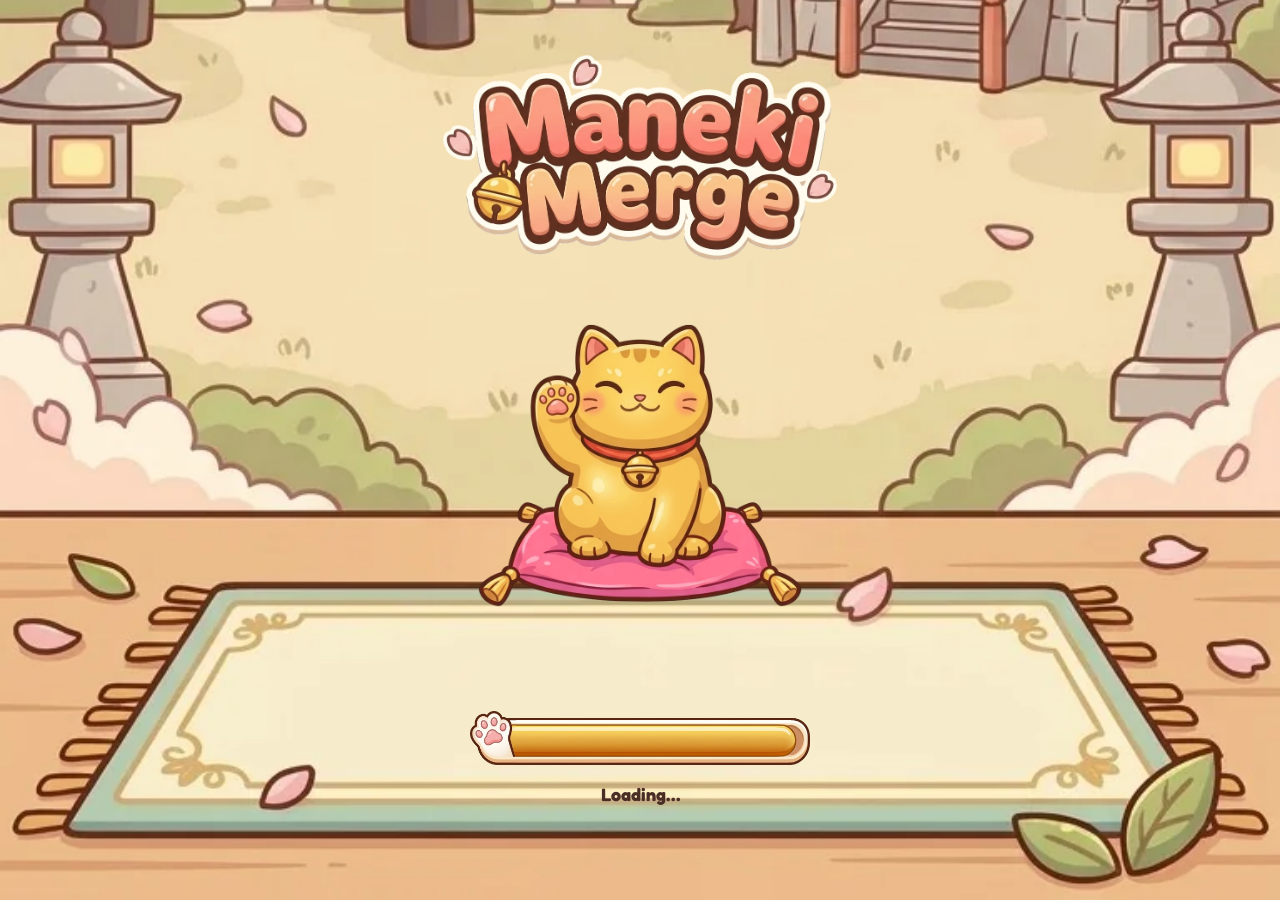
==== commit 9b202535: "Maneki Merge 1.13.0 (50c1b0b)" ====
--- a/maneki-merge/index.html
+++ b/maneki-merge/index.html
@@ -30,8 +30,8 @@
 
     <!-- Paint the theme color before the CSS bundle loads (no white flash on launch). -->
     <style>html{background:#fcefdf}.loading{z-index:1100;background:#f7f0d4;transition:opacity ease-out;position:fixed;inset:0;overflow:hidden}.loading.is-done{opacity:0;pointer-events:none}.loading img{-webkit-user-select:none;user-select:none;-webkit-user-drag:none;position:absolute}.loading-bg{object-fit:cover;object-position:50% 100%;width:100%;height:100%;inset:0}.loading-logo{top:calc(env(safe-area-inset-top,0px) + 6vh);width:min(82vw,44vh);left:50%;translate:-50%}.loading-hero{width:min(66vw,36vh);animation:1.6s ease-in-out infinite alternate loading-bob;top:36vh;left:50%;translate:-50%}@keyframes loading-bob{to{translate:-50% -2.5vh}}@media (prefers-reduced-motion:reduce){.loading-hero{animation:none}}.loading-bar{--s:calc(54px / var(--bar-h,1));left:50%;bottom:calc(env(safe-area-inset-bottom,0px) + 15vh);box-sizing:border-box;border:0 solid #0000;border-image:var(--bar-art) 0 var(--bar-right) 0 var(--bar-left) fill / 0 calc(var(--bar-right) * var(--s)) 0 calc(var(--bar-left) * var(--s)) stretch;visibility:hidden;width:min(80vw,340px);height:54px;position:absolute;translate:-50%}.loading-bar.is-art{visibility:visible}.loading-fill{left:calc(var(--fill-x) * var(--s));top:calc(var(--fill-y) * var(--s));width:calc((var(--fill-left) + var(--fill-right)) * var(--s) + var(--progress,0) * (100% - (var(--bar-left) + var(--bar-right)) * var(--s)));height:calc(var(--fill-h) * var(--s));box-sizing:border-box;border:0 solid #0000;border-image:var(--fill-art) 0 var(--fill-right) 0 var(--fill-left) fill / 0 calc(var(--fill-right) * var(--s)) 0 calc(var(--fill-left) * var(--s)) stretch;opacity:calc(var(--progress,0) * 40);transition:width .2s ease-out;position:absolute}.loading-label{left:0;right:0;bottom:calc(env(safe-area-inset-bottom,0px) + 15vh - 40px);text-align:center;color:#4a2e25;margin:0;font:700 18px Fredoka,system-ui,sans-serif;position:absolute}</style>
-    <script type="module" crossorigin src="/maneki-merge/assets/index-BKFqEe6n.js"></script>
-    <link rel="stylesheet" crossorigin href="/maneki-merge/assets/index-C1L9ehlg.css">
+    <script type="module" crossorigin src="/maneki-merge/assets/index-xtyBawYr.js"></script>
+    <link rel="stylesheet" crossorigin href="/maneki-merge/assets/index-B1uQEXjG.css">
   <link rel="manifest" href="/maneki-merge/manifest.webmanifest"></head>
   <body>
     <main id="app">
--- a/maneki-merge/assets/index-B1uQEXjG.css
+++ b/maneki-merge/assets/index-B1uQEXjG.css
@@ -0,0 +1 @@
+:root{--color-bg:#fcefdf;--color-ground:#f4d8be;--color-paper:#fff8ee;--color-card:#fff;--color-ink:#4a2e25;--color-cocoa:#7a5546;--color-line:#e3cbb0;--color-peach:#fce3cc;--color-greige:#eadccb;--color-coral:#e8604c;--color-coral-dark:#a63c2c;--color-mint:#9fdcc6;--color-gold:#f2b83b;--color-gold-dark:#c98a1b;--color-gold-light:#fff1c2;--color-red:#d9483b;--color-red-text:#b23a2e;--color-sakura:#f7c9d2;--color-sakura-deep:#f2a7b8;--color-text:var(--color-ink);--color-muted:var(--color-cocoa);--color-scrim:#4a2e258c;--font-latin:"Fredoka", system-ui, -apple-system, "Segoe UI", Roboto, sans-serif;--font-family:var(--font-latin);--weight-regular:500;--weight-semibold:600;--weight-bold:700;--stroke-scale:1;--radius-sm:12px;--radius-md:18px;--radius-lg:28px;--radius-pill:999px;--touch-min:48px;--gutter:16px;--border:3px solid var(--color-ink);--safe-top:env(safe-area-inset-top,0px);--safe-right:env(safe-area-inset-right,0px);--safe-bottom:env(safe-area-inset-bottom,0px);--safe-left:env(safe-area-inset-left,0px);--shadow-raised:0 4px 0 var(--color-ink);--shadow-pressed:0 1px 0 var(--color-ink);--lightningcss-light:initial;--lightningcss-dark: ;color-scheme:light only}[lang]{--font-family:var(--font-latin);font-family:var(--font-family)}:lang(ru),:lang(uk),:lang(vi){--font-family:"Nunito", "Fredoka", system-ui, sans-serif}:lang(hi){--font-family:"Fredoka", "Kohinoor Devanagari", "Noto Sans Devanagari", "Nirmala UI", system-ui, sans-serif}:lang(th){--font-family:"Fredoka", "Thonburi", "Noto Sans Thai", "Leelawadee UI", system-ui, sans-serif}:lang(ko){--font-family:"Fredoka", "Apple SD Gothic Neo", "Noto Sans KR", "Noto Sans CJK KR", "Malgun Gothic", system-ui, sans-serif}:lang(ja){--font-family:"Fredoka", "Hiragino Maru Gothic ProN", "Hiragino Sans", "Noto Sans JP", "Noto Sans CJK JP", "Yu Gothic UI", "Meiryo", system-ui, sans-serif}:lang(zh-Hans){--font-family:"Fredoka", "PingFang SC", "Noto Sans SC", "Noto Sans CJK SC", "Microsoft YaHei", system-ui, sans-serif}:lang(zh-Hant){--font-family:"Fredoka", "PingFang TC", "Noto Sans TC", "Noto Sans CJK TC", "Microsoft JhengHei", system-ui, sans-serif}:lang(hi),:lang(th),:lang(ko),:lang(ja),:lang(zh-Hans),:lang(zh-Hant){--stroke-scale:.55}:lang(ja){word-break:auto-phrase}*,:before,:after{box-sizing:border-box}html,body{overscroll-behavior:none;width:100%;height:100%;margin:0;overflow:hidden}body{background:var(--color-bg);color:var(--color-text);font-family:var(--font-family);font-weight:var(--weight-regular);-webkit-text-size-adjust:100%;-moz-text-size-adjust:100%;text-size-adjust:100%;-webkit-font-smoothing:antialiased;-webkit-user-select:none;user-select:none;-webkit-touch-callout:none;-webkit-tap-highlight-color:transparent;touch-action:manipulation;line-height:1.3;position:fixed;inset:0}#app{width:100%;height:100dvh;height:var(--app-height,100dvh);position:fixed;top:0;left:0;overflow:hidden}.screen{padding:calc(var(--safe-top) + 8px) calc(var(--safe-right) + var(--gutter)) calc(var(--safe-bottom) + 8px) calc(var(--safe-left) + var(--gutter));flex-direction:column;display:flex;position:absolute;inset:0}[hidden]{display:none!important}img,svg{display:block}[data-scrollable]{overscroll-behavior:contain;-webkit-overflow-scrolling:touch;touch-action:pan-y;overflow-y:auto}button{font:inherit;color:inherit;cursor:pointer;touch-action:manipulation;background:0 0;border:0;margin:0}button:disabled{cursor:default}button:focus-visible{outline:3px solid var(--color-coral);outline-offset:3px}.btn{min-height:var(--touch-min);border:var(--border);border-radius:var(--radius-pill);font-weight:var(--weight-bold);letter-spacing:.02em;box-shadow:var(--shadow-raised);justify-content:center;align-items:center;gap:8px;padding:0 28px;transition:transform 70ms ease-out,box-shadow 70ms ease-out,filter 70ms ease-out;display:inline-flex;position:relative}.btn:active:not(:disabled){filter:brightness(.96);box-shadow:var(--shadow-pressed);transform:translateY(3px)scale(.97)}.btn:disabled{cursor:default}.btn-primary{background:var(--color-coral);color:#fff;text-shadow:0 2px 0 var(--color-coral-dark)}.btn-secondary{background:var(--color-mint);color:var(--color-ink)}.btn-ghost{background:var(--color-paper);color:var(--color-ink)}.btn-small{min-height:var(--touch-min);padding:0 20px;font-size:1rem}.icon-btn{width:var(--touch-min);height:var(--touch-min);border:var(--border);background:var(--color-paper);color:var(--color-ink);box-shadow:var(--shadow-raised);border-radius:50%;justify-content:center;align-items:center;transition:transform 70ms ease-out,box-shadow 70ms ease-out;display:inline-flex}.icon-btn:active{box-shadow:var(--shadow-pressed);transform:translateY(3px)scale(.94)}.icon-btn svg{width:24px;height:24px}.coin-balance{border:var(--border);border-radius:var(--radius-pill);background:var(--color-paper);min-height:44px;color:var(--color-ink);font-weight:var(--weight-bold);font-variant-numeric:tabular-nums;align-items:center;gap:8px;padding:0 16px 0 5px;font-size:1.35rem;display:inline-flex}.coin-balance .coin-icon{width:32px;height:32px}.reduce-motion *,.reduce-motion :before,.reduce-motion :after{transition-duration:0s!important}.menu-screen{padding-bottom:0;overflow:hidden}.menu-top{z-index:2;justify-content:space-between;align-items:center;min-height:52px;display:flex;position:relative}.menu-settings{width:52px;height:52px}.menu-settings svg{width:26px;height:26px}.menu-title{z-index:2;text-align:center;font-size:clamp(2.1rem,10.5vw,2.6rem);font-weight:var(--weight-bold);letter-spacing:.01em;color:var(--color-ink);text-shadow:0 3px 0 var(--color-sakura-deep);margin:12px 0 0;line-height:1;animation:3.6s ease-in-out infinite idle-bob;position:relative}.menu-hero{z-index:0;min-height:132px;margin:4px calc(-1 * (var(--safe-right) + var(--gutter))) 0 calc(-1 * (var(--safe-left) + var(--gutter)));flex:1 1 0;position:relative;container-type:size}.menu-scene{width:100%;height:100%;position:absolute;inset:0}.hero-figure{--cat:150px;left:50%;bottom:calc(var(--cat) * .28 + 12px);width:var(--cat);height:var(--cat);position:absolute;transform:translate(-50%)}@supports (height:1cqh){.hero-figure{--cat:min(58cqh, 176px, 46cqw);bottom:calc(var(--cat) * .28 + 3.2cqw)}}.hero-halo{background:#f8dcc4;border-radius:50%;position:absolute;inset:-18.6%}.hero-cushion{width:145.4%;height:41.9%;position:absolute;top:86%;left:-22.7%}.hero-cat{transform-origin:50% 92%;animation:4s ease-in-out infinite hero-sway;position:absolute;inset:-4%}.hero-cat svg,.hero-cat img,.hero-coin .coin-icon{width:100%;height:100%}.hero-coin{width:14%;height:14%;animation:3.2s ease-in-out infinite coin-float;position:absolute}.hero-coin-1{top:-7%;left:-9.9%}.hero-coin-2{width:11.6%;height:11.6%;animation-delay:-.8s;top:-15.1%;left:99.4%}.hero-coin-3{animation-delay:-1.6s;top:62.8%;left:106.4%}.hero-coin-4{width:10.5%;height:10.5%;animation-delay:-2.4s;top:68%;left:-17.4%}.menu-lower{z-index:1;margin:0 calc(-1 * (var(--safe-right) + var(--gutter))) 0 calc(-1 * (var(--safe-left) + var(--gutter)));padding:4px calc(var(--safe-right) + var(--gutter)) calc(var(--safe-bottom) + 14px) calc(var(--safe-left) + var(--gutter));background:var(--color-ground);flex-direction:column;align-items:center;gap:12px;display:flex;position:relative}.menu-bush{z-index:-1;width:90px;height:90px;position:absolute;bottom:0;left:0}.menu-bush.is-right{left:auto;right:0;transform:scaleX(-1)}.menu-records{grid-template-columns:repeat(2,minmax(0,1fr));gap:10px;width:min(100%,310px);display:grid}.record{border:2.5px solid var(--color-ink);background:var(--color-paper);border-radius:16px;flex-direction:column;align-items:center;margin:0;padding:6px 10px 7px;display:flex}.record-label{color:var(--color-muted);font-size:.75rem;font-weight:var(--weight-semibold);letter-spacing:.08em;text-transform:uppercase}.record-value{font-size:1.35rem;font-weight:var(--weight-bold);font-variant-numeric:tabular-nums;line-height:1.15}.menu-actions{flex-direction:column;align-items:center;gap:16px;margin-top:4px;display:flex}.btn-play{border:4px solid var(--color-ink);background:var(--color-coral);color:#fff;width:148px;height:148px;box-shadow:0 7px 0 var(--color-ink);border-radius:50%;flex-direction:column;justify-content:center;align-items:center;transition:transform 70ms ease-out,box-shadow 70ms ease-out;display:flex;position:relative}.btn-play:active{box-shadow:0 2px 0 var(--color-ink);transform:translateY(5px)scale(.97)}.btn-play svg{width:30px;height:30px}.btn-play .btn-label{font-size:2.5rem;font-weight:var(--weight-bold);letter-spacing:.04em;text-shadow:0 3px 0 var(--color-coral-dark);line-height:1.05}.btn-play:before{content:"";background:#ffffff52;border-radius:50%;width:30%;height:14%;position:absolute;top:11%;left:15%;transform:rotate(-32deg)}.btn-play:after{content:"";border:3px solid var(--color-coral);opacity:0;pointer-events:none;border-radius:50%;animation:2.6s ease-out infinite play-ripple;position:absolute;inset:-12px}.btn-upgrades{width:200px;min-height:54px;font-size:1.35rem}.btn-upgrades svg{width:22px;height:22px}.notify-dot{border:3px solid var(--color-paper);background:var(--color-red);border-radius:50%;width:20px;height:20px;position:absolute;top:-8px;right:-4px}.notify-dot:not([hidden]){animation:1.8s ease-in-out infinite dot-pop}.menu-bottom{flex-direction:column;align-items:center;gap:8px;display:flex}.update-badge{min-height:var(--touch-min);border:var(--border);border-radius:var(--radius-pill);background:var(--color-gold);color:var(--color-ink);font-weight:var(--weight-bold);box-shadow:var(--shadow-raised);padding:0 20px;animation:1.6s ease-in-out infinite badge-pulse}.update-badge:active{box-shadow:var(--shadow-pressed);transform:translateY(3px)}.install-hint{border:2px solid var(--color-ink);border-radius:var(--radius-sm);background:var(--color-paper);text-align:center;flex-wrap:wrap;justify-content:center;align-items:center;gap:6px;margin:0;padding:8px 14px;font-size:.95rem;display:flex}.install-hint svg{color:#2f6fd1;width:20px;height:20px}@keyframes idle-bob{50%{transform:translateY(-5px)}}@keyframes hero-sway{0%,to{transform:rotate(-2deg)}50%{transform:rotate(2deg)}}@keyframes coin-float{50%{transform:translateY(-6px)rotate(8deg)}}@keyframes play-ripple{0%,45%{opacity:0;transform:scale(.94)}55%{opacity:.55}to{opacity:0;transform:scale(1.12)}}@keyframes dot-pop{0%,70%,to{transform:scale(1)}80%{transform:scale(1.3)}}@keyframes badge-pulse{50%{transform:scale(1.04)}}.reduce-motion .menu-title,.reduce-motion .hero-cat,.reduce-motion .hero-coin,.reduce-motion .btn-play:after,.reduce-motion .notify-dot:not([hidden]),.reduce-motion .update-badge{animation:none}@media (max-height:720px){.menu-title{margin-top:6px;font-size:2rem}.menu-lower{gap:9px}.record{padding:4px 10px 5px}.record-value{font-size:1.15rem}.menu-actions{gap:12px;margin-top:0}.btn-play{width:120px;height:120px}.btn-play svg{width:24px;height:24px}.btn-play .btn-label{font-size:2rem}.btn-upgrades{min-height:50px;font-size:1.2rem}}.menu-start-row{align-items:center;gap:10px;display:flex}.menu-start-row .menu-start-tag{border:2px solid var(--color-line);background:var(--color-paper);min-width:48px;color:var(--color-ink);font-weight:var(--weight-bold);text-align:center;border-radius:999px;padding:6px 12px}.menu-start-row .menu-start-step{border:2px solid var(--color-line);background:var(--color-paper);width:48px;height:48px;color:var(--color-ink);font-size:1.4rem;font-weight:var(--weight-bold);border-radius:50%}.menu-start-row .menu-start-step:disabled{opacity:.45}.menu-screen.is-art{--u:min(100vw / 768, 100vh / 1376);background:var(--menu-sky);padding:0;container-type:size}@supports (width:1cqw){.menu-screen.is-art{--u:min(100cqw / 768, 100cqh / 1376)}}.menu-screen.is-art>*{--lift:max(0px, var(--safe-bottom) + 6px - 48 * var(--u));--extra:max(0px, 100cqh - 1376 * var(--u) - var(--lift));--hero-shift:calc(-15.5 * var(--u) - .2 * var(--extra))}.menu-bg{width:clamp(768 * var(--u), 100%, 900 * var(--u));pointer-events:none;-webkit-user-select:none;user-select:none;height:auto;position:absolute;bottom:0;left:50%;transform:translate(-50%)}.menu-stage{left:50%;bottom:calc(var(--lift) + .2 * var(--extra));width:calc(768 * var(--u));height:calc(1376 * var(--u));position:absolute;transform:translate(-50%)}.menu-stage img{pointer-events:none;-webkit-user-select:none;user-select:none;height:auto;display:block;position:absolute}.menu-glow{left:calc(85 * var(--u));top:calc(300 * var(--u));width:calc(600 * var(--u));height:calc(600 * var(--u));translate:0 var(--hero-shift);background:radial-gradient(closest-side,#fff6c4 0%,#ffe896f2 42%,#ffdc9680 72%,#ffdea000 100%);border-radius:50%;animation:4s ease-in-out infinite menu-glow;position:absolute}.menu-sparkle{translate:0 var(--hero-shift);animation:2.4s ease-in-out infinite menu-twinkle}.menu-sparkle-1{left:calc(213 * var(--u));top:calc(465 * var(--u));width:calc(50 * var(--u))}.menu-sparkle-2{left:calc(181 * var(--u));top:calc(523 * var(--u));width:calc(31 * var(--u));animation-delay:-.6s}.menu-sparkle-3{left:calc(505 * var(--u));top:calc(478 * var(--u));width:calc(50 * var(--u));animation-delay:-1.2s}.menu-sparkle-4{left:calc(545 * var(--u));top:calc(551 * var(--u));width:calc(31 * var(--u));animation-delay:-1.8s}.menu-sparkle-5{left:calc(190 * var(--u));top:calc(672 * var(--u));width:calc(33 * var(--u));animation-delay:-.3s}.menu-hero-art{left:calc(135 * var(--u));top:calc(481 * var(--u));width:calc(497 * var(--u));transform-origin:50% 92%;translate:0 var(--hero-shift);animation:3.6s ease-in-out infinite menu-breathe}.menu-logo{left:calc(101 * var(--u));top:calc(141 * var(--u));width:calc(555 * var(--u));translate:0 calc(-.4 * var(--extra));margin:0;animation:3.6s ease-in-out infinite idle-bob;position:absolute}.menu-logo .menu-logo-art{width:100%;position:static}.menu-record{top:calc(934 * var(--u));box-sizing:border-box;width:calc(284 * var(--u));height:calc(var(--menu-record-height) * var(--u));border-style:solid;border-color:#0000;border-width:0 calc(var(--menu-record-slice-right) * var(--u)) 0 calc(var(--menu-record-slice-left) * var(--u));border-image-source:var(--menu-record-art);border-image-slice:var(--menu-record-slice);filter:drop-shadow(0 calc(4 * var(--u)) calc(4 * var(--u)) #7a4e2e33);--body-left:calc((var(--menu-record-body-left) - var(--menu-record-slice-left)) * var(--u));--body-right:calc((var(--menu-record-body-right) - var(--menu-record-slice-right)) * var(--u));--value-left:calc(var(--menu-record-value-left) * var(--u));--value-right:calc(var(--menu-record-value-right) * var(--u));border-image-repeat:stretch;align-items:flex-start;margin:0;display:flex;position:absolute}.menu-record:first-child{left:calc(90 * var(--u))}.menu-record:last-child{left:calc(394 * var(--u))}.menu-record.is-stage{border-width:0;--body-left:calc(var(--menu-record-body-right) * var(--u));--body-right:var(--body-left);--torii-left:calc(12 * var(--u));--torii-width:calc(66 * var(--u));--value-left:calc(var(--torii-left) + var(--torii-width) + 4 * var(--u));--value-right:calc(var(--menu-record-well-end) * var(--u));border-image-source:none}.menu-record.is-stage:before,.menu-record.is-stage:after{content:"";z-index:-1;position:absolute;top:0;bottom:0}.menu-record.is-stage:before{width:calc(var(--menu-record-slice-right) * var(--u));background:var(--menu-record-art) right / calc(var(--menu-record-art-width) * var(--u)) 100% no-repeat;left:0;transform:scaleX(-1)}.menu-record.is-stage:after{left:calc((var(--menu-record-slice-right) - 1) * var(--u));border-style:solid;border-color:#0000;border-width:0 calc(var(--menu-record-slice-right) * var(--u)) 0 0;border-image-source:var(--menu-record-art);border-image-slice:var(--menu-record-plain-slice);border-image-repeat:stretch;right:0}.menu-stage .menu-record-torii{left:var(--torii-left);top:calc((var(--menu-record-well-top) + var(--menu-record-well-height) / 2) * var(--u));width:var(--torii-width);translate:0 -50%}.menu-record-label{top:calc(var(--menu-record-label-top) * var(--u));left:var(--body-left);right:var(--body-right);height:calc(var(--menu-record-label-height) * var(--u));color:#7f3d2a;font-size:calc(27 * var(--u));font-weight:var(--weight-bold);letter-spacing:.04em;text-transform:uppercase;white-space:nowrap;justify-content:center;align-items:center;line-height:1;display:flex;position:absolute}.menu-record-label:after{content:":"}.menu-screen.is-art .record-value{top:calc(var(--menu-record-well-top) * var(--u));left:var(--value-left);right:var(--value-right);height:calc(var(--menu-record-well-height) * var(--u));color:#fff;font-size:calc(var(--u) * min(42, 380 / var(--chars,6)));font-weight:var(--weight-bold);font-variant-numeric:tabular-nums;white-space:nowrap;--edge:calc(2.9 * var(--u));--edge-corner:calc(1.9 * var(--u));text-shadow:var(--edge) 0 0 #5c2c18, calc(-1 * var(--edge)) 0 0 #5c2c18, 0 var(--edge) 0 #5c2c18, 0 calc(-1 * var(--edge)) 0 #5c2c18, var(--edge-corner) var(--edge-corner) 0 #5c2c18, calc(-1 * var(--edge-corner)) var(--edge-corner) 0 #5c2c18, var(--edge-corner) calc(-1 * var(--edge-corner)) 0 #5c2c18, calc(-1 * var(--edge-corner)) calc(-1 * var(--edge-corner)) 0 #5c2c18, 0 calc(4.8 * var(--u)) 0 #5c2c18;justify-content:center;align-items:center;line-height:1;display:flex;position:absolute}.menu-screen.is-art .coin-value{color:#fff;font-weight:var(--weight-bold);font-variant-numeric:tabular-nums;white-space:nowrap;-webkit-text-stroke:calc(6 * var(--u) * var(--stroke-scale)) #4e2416;paint-order:stroke fill;text-shadow:0 calc(3 * var(--u)) 0 #4e2416;line-height:1}.menu-play,.menu-upgrades{font-weight:var(--weight-bold);background:0 0;border:0 solid #0000;justify-content:center;align-items:center;padding:0;line-height:1;transition:transform 70ms ease-out,filter 70ms ease-out;display:flex;position:absolute}.menu-play:active,.menu-upgrades:active{transform:translateY(calc(4 * var(--u))) scale(.98);filter:brightness(.96)}.menu-play{left:calc(192 * var(--u));top:calc(1090 * var(--u));width:calc(385 * var(--u));height:calc(126 * var(--u));padding-bottom:calc(10 * var(--u));border-image:var(--menu-play-art) 0 var(--menu-play-slice) fill / 0 calc(126 * var(--u) * var(--menu-play-cap)) stretch;color:#fff;font-size:calc(72 * var(--u));letter-spacing:.03em;-webkit-text-stroke:calc(8 * var(--u) * var(--stroke-scale)) #4e2416;paint-order:stroke fill;text-shadow:0 calc(5 * var(--u)) 0 #4e2416}.menu-upgrades{--pill:calc(88 * var(--u));--box:max(var(--pill), 48px);left:calc(210 * var(--u));top:calc(1240 * var(--u) - (var(--box) - var(--pill)) / 2);width:calc(347 * var(--u));height:var(--box);padding:0 0 calc(7 * var(--u)) calc(62 * var(--u));isolation:isolate;color:#5b3324;font-size:calc(42 * var(--u));letter-spacing:.02em;text-transform:uppercase}.menu-upgrades:before{content:"";z-index:-1;left:0;right:0;top:calc(50% - var(--pill) / 2);height:var(--pill);border:0 solid #0000;border-image:var(--menu-upgrades-art) 0 var(--menu-upgrades-slice) fill / 0 calc(88 * var(--u) * var(--menu-upgrades-cap)) stretch;position:absolute}.menu-stage .menu-upgrades-arrow{left:calc(36 * var(--u));top:calc(50% - var(--pill) / 2 + 17 * var(--u));width:calc(47 * var(--u))}.menu-upgrades .notify-dot{top:calc(50% - var(--pill) / 2 - 18 * var(--u));right:calc(-8 * var(--u));width:calc(44 * var(--u));height:calc(44 * var(--u));border:calc(4 * var(--u)) solid #7a1f1c;background:radial-gradient(circle at 35% 32%,#ff6b6b 0%,#e8333b 55%,#c9232c 100%)}.menu-art-top{left:50%;top:max(calc(32 * var(--u)), calc(var(--safe-top) + 8px));width:calc(768 * var(--u));height:calc(100 * var(--u));position:absolute;transform:translate(-50%)}.menu-gear{left:calc(32 * var(--u));width:max(calc(100 * var(--u)), 48px);height:max(calc(100 * var(--u)), 48px);background:0 0;border:0;padding:0;transition:transform 70ms ease-out;position:absolute;top:0}.menu-gear:active{transform:translateY(calc(3 * var(--u))) scale(.96)}.menu-gear-art{pointer-events:none;width:100%;height:auto;display:block}.menu-coins{--hidden:calc(56 * var(--u));right:calc((768 * var(--u) - 100cqw) / 2 - var(--hidden));top:calc(3 * var(--u));min-width:calc(220 * var(--u) + var(--hidden));height:calc(95 * var(--u));padding:0 calc(26 * var(--u) + var(--hidden)) calc(6 * var(--u)) calc(96 * var(--u));border:0 solid #0000;border-image:var(--menu-coins-art) 0 var(--menu-coins-slice) fill / 0 calc(95 * var(--u) * var(--menu-coins-cap)) stretch;justify-content:center;align-items:center;display:flex;position:absolute}.menu-coins-coin{left:calc(26 * var(--u));top:calc(14 * var(--u));width:calc(62 * var(--u));pointer-events:none;height:auto;position:absolute}.menu-coins .coin-value{font-size:calc(50 * var(--u))}.menu-art-top .menu-bottom{left:calc(148 * var(--u));right:calc(270 * var(--u));min-height:calc(100 * var(--u));justify-content:center;gap:4px;position:absolute;top:0}.menu-art-top .install-hint,.menu-art-top .update-badge,.menu-art-top .install-btn{padding:4px 8px;font-size:12px;line-height:1.2}.menu-art-top .update-badge,.menu-art-top .install-btn{min-height:40px}.menu-art-top .install-hint svg{width:16px;height:16px}@keyframes menu-glow{50%{opacity:.8;transform:scale(.96)}}@keyframes menu-twinkle{50%{opacity:.55;transform:scale(.75)rotate(12deg)}}@keyframes menu-breathe{50%{transform:scale(1.008,1.016)}}.reduce-motion .menu-glow,.reduce-motion .menu-sparkle,.reduce-motion .menu-hero-art,.reduce-motion .menu-logo{animation:none}.menu-start-tag{left:calc(146 * var(--u));top:calc(1066 * var(--u));z-index:1;align-items:center;gap:calc(8 * var(--u));height:calc(66 * var(--u));padding:0 calc(24 * var(--u)) calc(4 * var(--u)) calc(18 * var(--u));border:0 solid #0000;border-image:var(--menu-coins-art) 0 var(--menu-coins-slice) fill / 0 calc(66 * var(--u) * var(--menu-coins-cap)) stretch;color:#4e2416;font-size:calc(46 * var(--u));font-weight:var(--weight-bold);font-variant-numeric:tabular-nums;pointer-events:none;line-height:1;display:flex;position:absolute}.menu-stage .menu-start-torii{width:calc(48 * var(--u));position:static}.menu-start-step{--size:calc(92 * var(--u));--box:max(var(--size), 48px);top:calc(1153 * var(--u) - var(--box) / 2);width:var(--box);height:var(--box);padding:0 0 calc(6 * var(--u));border:calc(5 * var(--u)) solid #4e2416;box-shadow:0 calc(6 * var(--u)) 0 #4e2416;color:#4e2416;font-size:calc(64 * var(--u));font-weight:var(--weight-bold);background:radial-gradient(circle at 35% 30%,#fffdf6,#fff1d8 70%);border-radius:50%;place-items:center;line-height:1;transition:transform 70ms ease-out;display:grid;position:absolute}.menu-start-step.is-down{left:calc(96 * var(--u) - var(--box) / 2)}.menu-start-step.is-up{left:calc(672 * var(--u) - var(--box) / 2)}.menu-start-step:active:not(:disabled){transform:translateY(calc(4 * var(--u)));box-shadow:0 calc(2 * var(--u)) 0 #4e2416}.menu-start-step:disabled{opacity:.45}.shop-overlay{padding:calc(var(--safe-top) + 56px) calc(var(--safe-right) + 8px) 0 calc(var(--safe-left) + 8px);background:var(--color-scrim);justify-content:flex-end}.shop-sheet{border:4px solid var(--color-ink);border-radius:var(--radius-lg) var(--radius-lg) 0 0;background:var(--color-paper);text-align:left;border-bottom:0;flex-direction:column;width:100%;max-width:520px;min-height:0;max-height:100%;animation:.28s cubic-bezier(.2,.9,.3,1) shop-slide-up;display:flex}@keyframes shop-slide-up{0%{transform:translateY(100%)}}.shop-header{border-bottom:2.5px dashed var(--color-line);align-items:center;gap:10px;padding:14px 12px 12px 20px;display:flex}.shop-title{font-size:1.75rem;font-weight:var(--weight-bold);flex:1;margin:0;line-height:1}.shop-balance{background:var(--color-card);min-height:40px;padding-right:14px;font-size:1.15rem}.shop-balance .coin-icon{width:28px;height:28px}.shop-close{background:var(--color-card)}.shop-list{min-height:0;padding:14px 12px calc(var(--safe-bottom) + 20px);flex-direction:column;flex:auto;gap:12px;display:flex}.shop-card{border:2.5px solid var(--color-ink);background:var(--color-card);border-radius:20px;flex:none;grid-template-columns:52px minmax(0,1fr);gap:12px;padding:14px 14px 14px 12px;display:grid;box-shadow:0 4px #e8d2b8}.shop-card.is-bought{animation:.45s ease-out shop-card-bought}@keyframes shop-card-bought{30%{background:var(--color-gold-light);transform:scale(1.03)}}.shop-icon{border:2.5px solid var(--color-ink);background:var(--color-peach);width:52px;height:52px;color:var(--color-ink);border-radius:50%;justify-content:center;align-items:center;display:flex}.shop-icon svg{width:26px;height:26px}.shop-head{justify-content:space-between;align-items:baseline;gap:8px;display:flex}.shop-name{font-size:1.1rem;font-weight:var(--weight-bold);margin:0;line-height:1.2}.shop-level{color:var(--color-muted);font-size:.82rem;font-weight:var(--weight-semibold);font-variant-numeric:tabular-nums;flex:none}.shop-desc{color:var(--color-muted);margin:6px 0 8px;font-size:.88rem;line-height:1.3}.shop-foot{justify-content:space-between;align-items:flex-end;gap:10px;display:flex}.shop-value{font-variant-numeric:tabular-nums;flex-wrap:wrap;align-items:baseline;gap:2px 6px;min-width:0;margin:0;font-size:1.05rem;display:flex}.shop-stat{width:100%;color:var(--color-muted);font-size:.75rem;font-weight:var(--weight-semibold);letter-spacing:.04em;text-transform:uppercase}.shop-current,.shop-next{font-weight:var(--weight-bold)}.shop-arrow{color:var(--color-muted)}.shop-buy-box{flex-direction:column;flex:none;align-items:flex-end;gap:4px;display:flex}.shop-buy{background:var(--color-gold);min-width:100px;color:var(--color-ink);font-variant-numeric:tabular-nums;border-width:2.5px;gap:6px;padding:0 14px;font-size:1.1rem}.shop-buy-label{display:none}.shop-buy-line{align-items:center;gap:6px;display:inline-flex}.shop-buy-mark{display:inline-flex}.shop-buy svg,.shop-buy .coin-icon{width:22px;height:22px}.shop-buy[data-state=insufficient]{color:var(--color-red-text);box-shadow:none;background:#f1e6d8;border-color:#b9a08c}.shop-buy[data-state=insufficient] .coin-icon{opacity:.55}.shop-buy[data-state=max]{box-shadow:none;letter-spacing:.06em;background:0 0;border-style:dashed}.shop-buy[data-state=max] svg{width:18px;height:18px}.shop-need{color:var(--color-red-text);font-size:.75rem;font-weight:var(--weight-semibold);white-space:nowrap}.reduce-motion .shop-sheet,.reduce-motion .shop-card.is-bought{animation:none}.shop-section{flex:none;margin:10px 4px 0}.shop-section-title{font-size:1.3rem;font-weight:var(--weight-bold);margin:0;line-height:1.1}.shop-section-desc{color:var(--color-muted);margin:2px 0 0;font-size:.88rem}.shop-icon.is-blessing{background:var(--color-gold-light);position:relative}.shop-icon-ball{height:auto;position:absolute;top:50%;left:50%;transform:translate(-50%,-50%)}.shop-icon.is-golden .shop-icon-ball{filter:drop-shadow(0 0 6px #ffc93c)}.shop-card[data-state=locked] .shop-icon>:not(.clip-btn),.shop-card[data-state=locked] .shop-value{filter:grayscale(.7);opacity:.7}.shop-card[data-state=locked] .shop-icon{background:#ede6dfb3;border-color:#3a322fb3}.shop-card[data-state=locked] .shop-icon.is-blessing{background:#f5f1e3b3}.shop-buy[data-state=locked]{color:var(--color-muted);box-shadow:none;background:#f1e6d8;border-color:#b9a08c}.shop-overlay.is-art{-webkit-backdrop-filter:blur(6px)brightness(.92);backdrop-filter:blur(6px)brightness(.92);background:#46261638;justify-content:flex-start;padding:0;container-type:inline-size}.shop-overlay.is-art .shop-sheet{--u:calc(min(100cqw, 520px) / var(--shop-mockup-w));--s:calc(677 * var(--u) / var(--shop-card-w));width:calc(768 * var(--u));max-width:none;height:100%;padding-top:var(--safe-top);background:0 0;border:0;border-radius:0}.shop-overlay.is-art .shop-header{height:calc(284 * var(--u));border:0;flex:none;padding:0;position:relative}.shop-overlay.is-art .shop-title{left:50%;top:calc(80 * var(--u));min-width:calc(412 * var(--u));height:calc(116 * var(--u));padding:0 calc(56 * var(--u)) calc(8 * var(--u));border:0 solid #0000;border-image:var(--shop-title-art) 0 var(--shop-title-slice) fill / 0 calc(116 * var(--u) * var(--shop-title-cap)) stretch;color:#fbe7c6;font-size:calc(66 * var(--u));white-space:nowrap;-webkit-text-stroke:calc(10 * var(--u) * var(--stroke-scale)) #4e2416;paint-order:stroke fill;text-shadow:0 calc(5 * var(--u)) 0 #4e2416;justify-content:center;align-items:center;line-height:1;display:flex;position:absolute;transform:translate(-50%)}.shop-overlay.is-art .shop-close{right:calc(28 * var(--u));top:calc(30 * var(--u));width:max(calc(100 * var(--u)), 44px);height:max(calc(100 * var(--u)), 44px);box-shadow:none;background:0 0;border:0;padding:0;position:absolute}.shop-close-art{width:100%;height:100%}.shop-overlay.is-art .shop-balance{z-index:1;right:calc(40 * var(--u));top:calc(200 * var(--u));align-items:center;gap:calc(12 * var(--u));min-height:0;height:calc(72 * var(--u));padding:0 calc(30 * var(--u)) calc(4 * var(--u)) calc(18 * var(--u));border:0 solid #0000;border-image:var(--shop-coins-art) 0 var(--shop-coins-slice) fill / 0 calc(72 * var(--u) * var(--shop-coins-cap)) stretch;box-shadow:none;background:0 0;border-radius:0;display:flex;position:absolute}.shop-overlay.is-art .shop-balance-coin{width:calc(50 * var(--u));height:auto}.shop-overlay.is-art .shop-balance .coin-value{color:#fff;font-size:calc(40 * var(--u));font-weight:var(--weight-bold);font-variant-numeric:tabular-nums;-webkit-text-stroke:calc(6 * var(--u) * var(--stroke-scale)) #4e2416;paint-order:stroke fill;text-shadow:0 calc(3 * var(--u)) 0 #4e2416}.shop-overlay.is-art .shop-list{gap:calc(26 * var(--u));padding:0 calc(45 * var(--u)) calc(var(--safe-bottom) + 40 * var(--u))}.shop-overlay.is-art .shop-card{grid-template-columns:calc(196 * var(--u)) minmax(0, 1fr) auto;grid-template-rows:auto 1fr calc(var(--shop-card-bottom) * var(--s));min-height:calc(245 * var(--u));padding:calc(24 * var(--u)) calc(24 * var(--u)) 0 calc(22 * var(--u));border:0 solid #0000;border-image:var(--shop-card-art) var(--shop-card-corner) var(--shop-card-corner) var(--shop-card-bottom) fill / calc(var(--shop-card-corner) * var(--s)) calc(var(--shop-card-corner) * var(--s)) calc(var(--shop-card-bottom) * var(--s)) stretch;box-shadow:none;color:#4e2416;background:0 0;border-radius:0;gap:0}@keyframes shop-card-bought-art{30%{filter:brightness(1.08);transform:scale(1.03)}}.shop-overlay.is-art .shop-card.is-bought{animation-name:shop-card-bought-art}.shop-overlay.is-art .shop-info,.shop-overlay.is-art .shop-foot{display:contents}.shop-overlay.is-art .shop-icon{width:calc(168 * var(--u));height:calc(168 * var(--u));margin-bottom:calc(8 * var(--u));background:0 0;border:0;grid-area:1/1/3;align-self:center}.shop-icon-art{width:100%;height:100%}.shop-overlay.is-art .shop-head{grid-area:1/2/auto/4;align-items:baseline}.shop-overlay.is-art .shop-name{font-size:calc(42 * var(--u))}.shop-overlay.is-art .shop-level{color:#4e2416;font-size:calc(34 * var(--u));font-weight:var(--weight-bold)}.shop-overlay.is-art .shop-desc{margin:calc(14 * var(--u)) 0 calc(40 * var(--u));color:#5b3324;font-size:calc(29 * var(--u));font-weight:var(--weight-semibold);grid-area:2/2/auto/4;align-self:start}.shop-overlay.is-art .shop-value{align-self:center;gap:calc(10 * var(--u));padding:0 0 calc(4 * var(--u)) calc(14 * var(--u));color:#4e2416;font-size:calc(28 * var(--u));font-weight:var(--weight-bold);white-space:nowrap;flex-wrap:nowrap;grid-area:3/1/auto/3}.shop-overlay.is-art .shop-stat{color:#4e2416;width:auto;font-size:inherit;font-weight:var(--weight-bold);letter-spacing:.02em}.shop-overlay.is-art .shop-arrow{color:#4e2416}.shop-overlay.is-art .shop-buy-box{margin-bottom:calc(14 * var(--u));grid-area:3/3;align-self:end;position:relative}.shop-overlay.is-art .shop-buy{--pill:calc(86 * var(--u));isolation:isolate;min-width:calc(172 * var(--u));min-height:max(var(--pill), 48px);padding:0 calc(26 * var(--u)) calc(6 * var(--u));box-shadow:none;color:#4e2416;background:0 0;border:0;border-radius:0;flex-direction:column;justify-content:center;gap:0;line-height:1;display:flex;position:relative}.shop-overlay.is-art .shop-buy:before{content:"";z-index:-1;left:0;right:0;top:calc(50% - var(--pill) / 2);height:var(--pill);border:0 solid #0000;border-image:var(--shop-buy-art) 0 var(--shop-buy-slice) fill / 0 calc(86 * var(--u) * var(--shop-buy-cap)) stretch;position:absolute}.shop-overlay.is-art .shop-buy-label{font-size:calc(24 * var(--u));font-weight:var(--weight-bold);display:block}.shop-overlay.is-art .shop-buy-line{gap:calc(8 * var(--u));font-size:calc(32 * var(--u));font-weight:var(--weight-bold)}.shop-overlay.is-art .shop-coin{width:calc(34 * var(--u));height:auto}.shop-overlay.is-art .shop-buy svg{width:calc(30 * var(--u));height:calc(30 * var(--u))}.shop-overlay.is-art .shop-buy[data-state=insufficient]{color:#4e2416;filter:grayscale(.85)brightness(1.06);opacity:.85;background:0 0;border-color:#0000}.shop-overlay.is-art .shop-buy[data-state=insufficient] .shop-buy-label,.shop-overlay.is-art .shop-buy[data-state=max] .shop-buy-label{visibility:hidden}.shop-overlay.is-art .shop-need{left:0;right:0;top:calc(8 * var(--u));color:#b3261e;font-size:calc(19 * var(--u));font-weight:var(--weight-bold);text-align:center;pointer-events:none;position:absolute}.shop-overlay.is-art .shop-buy[data-state=max]{filter:saturate(.4);letter-spacing:.04em}.shop-overlay.is-art .shop-section{margin:calc(18 * var(--u)) 0 calc(-6 * var(--u));text-align:center}.shop-overlay.is-art .shop-section-title{color:#813c2d;font-size:calc(46 * var(--u));-webkit-text-stroke:calc(9 * var(--u) * var(--stroke-scale)) #fff6e7;paint-order:stroke fill}.shop-overlay.is-art .shop-section-desc{margin-top:calc(4 * var(--u));color:#5b3324;font-size:calc(28 * var(--u));font-weight:var(--weight-semibold);-webkit-text-stroke:calc(7 * var(--u) * var(--stroke-scale)) #fff6e7;paint-order:stroke fill}.shop-overlay.is-art .shop-icon.is-blessing{width:calc(156 * var(--u));height:calc(156 * var(--u));margin-left:calc(6 * var(--u));border:calc(6 * var(--u)) solid #4e2416;box-shadow:inset 0 0 0 calc(9 * var(--u)) #f2c552;background:#fff6e7;border-radius:50%}.shop-overlay.is-art .shop-icon.is-blessing svg{width:calc(64 * var(--u));height:calc(64 * var(--u))}.shop-overlay.is-art .shop-icon-ball{filter:drop-shadow(0 0 calc(1.5 * var(--u)) #4e2416)}.shop-overlay.is-art .shop-icon.is-golden .shop-icon-ball{filter:drop-shadow(0 0 calc(1.5 * var(--u)) #4e2416) drop-shadow(0 0 calc(8 * var(--u)) #ffc93c) drop-shadow(0 0 calc(5 * var(--u)) #ffe08a)}.shop-overlay.is-art .shop-card[data-state=locked] .shop-icon{background:0 0;border-color:#0000}.shop-overlay.is-art .shop-card[data-state=locked] .shop-icon.is-blessing{box-shadow:inset 0 0 0 calc(9 * var(--u)) #d3c6a3b3;background:#f9f7f2b3;border-color:#362a25b3}.shop-overlay.is-art .shop-buy[data-state=locked]{color:#4e2416;filter:grayscale(.85)brightness(1.06);opacity:.85;background:0 0;border-color:#0000}.shop-torii{width:calc(34 * var(--u));height:auto}.settings-overlay{background:var(--color-scrim)}.settings-card{border:4px solid var(--color-ink);border-radius:var(--radius-lg);background:var(--color-paper);width:min(100%,360px);max-height:100%;box-shadow:0 8px 0 var(--color-ink);text-align:left;padding:16px 16px 14px 20px;animation:.24s cubic-bezier(.2,1.4,.4,1) panel-pop;overflow-y:auto}@keyframes panel-pop{0%{opacity:0;transform:scale(.86)}}.settings-header{align-items:center;gap:10px;margin-bottom:4px;display:flex}.settings-title{font-size:1.75rem;font-weight:var(--weight-bold);flex:1;margin:0;line-height:1}.settings-close{background:var(--color-card);flex:none}.settings-list{flex-direction:column;display:flex}.settings-row{text-align:left;align-items:center;gap:12px;width:100%;min-height:62px;padding:8px 0;display:flex}.settings-row+.settings-row{border-top:2px dashed var(--color-line)}.settings-row:active .switch,.settings-row:active .settings-icon{transform:scale(.94)}.settings-icon{border:2px solid var(--color-ink);background:var(--color-peach);border-radius:14px;flex:none;justify-content:center;align-items:center;width:44px;height:44px;transition:transform 70ms ease-out;display:flex}.settings-icon svg{width:24px;height:24px}.settings-text{flex-direction:column;flex:1;gap:2px;min-width:0;display:flex}.settings-label{font-size:1.1rem;font-weight:var(--weight-semibold)}.settings-sub{color:var(--color-muted);font-size:.82rem}.switch{border:2.5px solid var(--color-ink);border-radius:var(--radius-pill);background:var(--color-greige);flex:none;justify-content:flex-end;align-items:center;min-width:72px;height:36px;padding:0 9px 0 34px;transition:transform 70ms ease-out;display:flex;position:relative}.switch-text{font-size:.8rem;font-weight:var(--weight-bold);color:var(--color-muted);line-height:1;display:grid}.switch-word{grid-area:1/1}.switch-off{text-align:right}.settings-row:not(.is-on) .switch-on,.settings-row.is-on .switch-off{visibility:hidden}.switch-knob{border:2.5px solid var(--color-ink);background:#fff;border-radius:50%;width:25px;height:25px;transition:left .14s ease-out;position:absolute;top:3px;left:3px}.settings-row.is-on .switch{background:var(--color-mint);justify-content:flex-start;padding:0 34px 0 10px}.settings-row.is-on .switch-text{color:var(--color-ink)}.settings-row.is-on .switch-knob{left:calc(100% - 28px)}.settings-language-value{flex:none;align-items:center;gap:6px;display:flex}.flag{border:2px solid var(--color-ink);border-radius:5px;flex:none;width:34px;height:23px;transition:transform 70ms ease-out;display:block;overflow:hidden}.flag-svg{width:100%;height:100%;display:block}.settings-row:active .flag,.language-option:active .flag{transform:scale(.92)}.settings-chevron{flex:none;margin-right:4px;display:flex}.settings-chevron svg{width:22px;height:22px}.settings-row.is-done .settings-chevron{color:#2e8a63}.settings-version{color:var(--color-muted);text-align:center;font-variant-numeric:tabular-nums;flex-wrap:wrap;justify-content:center;gap:.5em;margin:8px 0 0;font-size:.75rem;display:flex}.settings-privacy{color:inherit;text-underline-offset:.15em;margin:-12px -8px;padding:12px 8px;text-decoration:underline}.language-card{flex-direction:column;display:flex;overflow:hidden}.language-list{scrollbar-width:none;flex-direction:column;flex:auto;gap:2px;min-height:0;margin:0 -6px;padding:2px 6px 6px;display:flex;position:relative}.language-list::-webkit-scrollbar{display:none}.language-option{text-align:left;border-radius:14px;flex:none;align-items:center;gap:12px;width:100%;min-height:54px;padding:6px 10px;display:flex}.language-option.is-selected{background:#f2b83b38;box-shadow:inset 0 0 0 2px #f2b83bb3}.language-names{flex-direction:column;flex:1;gap:1px;min-width:0;display:flex}.language-native{font-size:1.1rem;font-weight:var(--weight-semibold);line-height:1.2}.language-local{color:var(--color-muted);font-size:.82rem;line-height:1.2}.language-check{border:2px solid var(--color-ink);visibility:hidden;background:#f2b83b;border-radius:50%;flex:none;justify-content:center;align-items:center;width:30px;height:30px;display:flex}.language-check svg{width:18px;height:18px}.language-option.is-selected .language-check{visibility:visible}.reduce-motion .settings-card{animation:none}.daily-card{flex-direction:column;gap:10px;display:flex}.daily-fortune{align-items:center;gap:14px;padding:6px 2px;display:flex}.daily-box{border:3px solid var(--color-ink);width:72px;height:96px;box-shadow:0 4px 0 var(--color-ink);background:linear-gradient(90deg,#b8302a,#e0483d 45%,#c23a31);border-radius:10px 10px 8px 8px;flex:none;margin-top:14px;animation:2.6s ease-in-out infinite daily-box-shake;position:relative}.daily-box-stick{border:2px solid var(--color-ink);background:#f6e3bf;border-radius:3px;width:9px;height:26px;position:absolute;top:-22px;left:50%;transform:translate(-50%)rotate(8deg)}.daily-box-label{border:2px solid var(--color-ink);color:var(--color-ink);font-size:.62rem;font-weight:var(--weight-bold);writing-mode:vertical-rl;letter-spacing:.08em;background:#fff8ee;border-radius:4px;justify-content:center;align-items:center;display:flex;position:absolute;inset:22px 6px}@keyframes daily-box-shake{0%,70%,to{transform:rotate(0)}76%{transform:rotate(-7deg)}84%{transform:rotate(6deg)}92%{transform:rotate(-3deg)}}.reduce-motion .daily-box{animation:none}.daily-overlay.is-art .daily-box{width:auto;height:124px;box-shadow:none;transform-origin:50% 90%;background:0 0;border:0;border-radius:0;margin-top:0}.daily-box-art{width:auto;height:100%;display:block}.daily-overlay.is-art .daily-slip{width:auto;height:150px;min-height:0;aspect-ratio:var(--slip-ratio);padding:var(--slip-paper) 6px 10%;background:var(--slip-art) center / 100% 100% no-repeat;box-shadow:none;border:0;border-radius:0;justify-content:center}.daily-overlay.is-art .daily-slip-name{font-size:.86rem}.daily-overlay.is-art .daily-slip .daily-reward{font-size:.82rem}.daily-overlay.is-art .daily-slip .daily-coin{width:16px}.daily-slip{border:3px solid var(--color-ink);width:92px;min-height:112px;box-shadow:0 4px 0 var(--color-ink);text-align:center;background:#fffaf0;border-radius:6px;flex-direction:column;flex:none;justify-content:flex-end;align-items:center;gap:4px;padding:26px 6px 8px;animation:.42s cubic-bezier(.2,1.4,.4,1) daily-slip-in;display:flex;position:relative}.daily-slip-band{border-bottom:2px solid var(--color-ink);background:#d9483b;height:18px;position:absolute;inset:0 0 auto}.daily-slip-name{color:var(--color-red-text);font-size:.95rem;font-weight:var(--weight-bold);line-height:1.1}@keyframes daily-slip-in{0%{opacity:0;transform:translateY(24px)scale(.7)rotate(-6deg)}}.reduce-motion .daily-slip{animation:none}.daily-fortune-text{flex-direction:column;flex:1;align-items:flex-start;gap:4px;min-width:0;display:flex}.daily-fortune-title{font-size:1.2rem;font-weight:var(--weight-bold);margin:0;line-height:1.15}.daily-fortune-sub{color:var(--color-muted);font-size:.85rem;font-weight:var(--weight-semibold);margin:0;line-height:1.2}.daily-slip.is-doubled .daily-reward{color:var(--color-red-text);animation:.52s ease-out go-coins-doubled}.reduce-motion .daily-slip.is-doubled .daily-reward{animation:none}.daily-double{background:var(--color-gold);gap:8px;min-height:44px;margin-top:4px;padding:0 18px}.daily-draw{min-height:46px;margin-top:4px;padding:0 30px;font-size:1.15rem}.daily-streak{align-items:center;gap:6px;padding:2px 4px;display:flex}.daily-dot{border:2px solid var(--color-ink);background:var(--color-greige);border-radius:50%;width:16px;height:16px}.daily-dot.is-on{background:radial-gradient(circle at 35% 30%, #ffe28a, var(--color-gold) 60%)}.daily-streak-text{color:var(--color-muted);font-size:.85rem;font-weight:var(--weight-bold);margin-left:6px}.daily-heading{font-size:1.15rem;font-weight:var(--weight-bold);margin:6px 0 0}.daily-wishes{flex-direction:column;display:flex}.daily-wish{align-items:center;gap:10px;min-height:58px;padding:6px 0;display:flex}.daily-wishes .daily-wish+.daily-wish,.daily-bonus{border-top:2px dashed var(--color-line)}.daily-wish-icon .cat-icon{--size:34px}.daily-wish-mark{color:var(--color-gold-dark);font-size:1.4rem;line-height:1}.daily-bonus-coin{width:30px;height:auto}.daily-wish-text{flex-direction:column;flex:1;gap:4px;min-width:0;display:flex}.daily-wish-line{font-size:.98rem;font-weight:var(--weight-bold);line-height:1.15}.daily-wish-sub{color:var(--color-muted);font-size:.8rem;font-weight:var(--weight-semibold)}.daily-bar{border:2px solid var(--color-ink);background:var(--color-greige);border-radius:999px;height:16px;display:block;position:relative;overflow:hidden}.daily-bar-fill{background:linear-gradient(#ffe07a, var(--color-gold));position:absolute;inset:0 auto 0 0}.daily-bar-text{color:var(--color-ink);font-size:.7rem;font-weight:var(--weight-bold);text-align:center;line-height:12px;display:block;position:relative}.daily-reward{color:var(--color-cocoa);font-size:.95rem;font-weight:var(--weight-bold);flex:none;align-items:center;gap:4px;display:inline-flex}.daily-coin{width:20px;height:auto}.daily-claim{background:var(--color-gold);min-height:40px;color:var(--color-ink);flex:none;padding:0 16px;animation:1.6s ease-in-out infinite daily-claim}@keyframes daily-claim{50%{transform:scale(1.07)}}.reduce-motion .daily-claim{animation:none}.daily-done{border:2px solid var(--color-ink);background:var(--color-mint);border-radius:50%;flex:none;justify-content:center;align-items:center;width:36px;height:36px;display:inline-flex}.daily-done svg{width:20px;height:20px}.daily-wish.is-claimed .daily-wish-text,.daily-wish.is-claimed .daily-wish-icon{opacity:.55}.daily-overlay.is-art .daily-card{gap:calc(14 * var(--u));padding-bottom:0}.daily-overlay.is-art .daily-wish-icon{width:calc(100 * var(--u));height:calc(100 * var(--u))}.daily-overlay.is-art .daily-wish-icon .cat-icon{--size:calc(64 * var(--u))}.daily-overlay.is-art .daily-draw{--h:calc(96 * var(--u));min-height:max(var(--h), 46px);padding:0 calc(48 * var(--u)) calc(8 * var(--u));border:0 solid #0000;border-image:var(--shop-play-art) 0 var(--shop-play-slice) fill / 0 calc(var(--h) * var(--shop-play-cap)) stretch;box-shadow:none;color:#fff;font-size:calc(44 * var(--u));-webkit-text-stroke:calc(7 * var(--u) * var(--stroke-scale)) #4e2416;paint-order:stroke fill;text-shadow:0 calc(4 * var(--u)) 0 #4e2416;background:0 0;border-radius:0}.daily-overlay.is-art .daily-double{--h:calc(90 * var(--u));gap:calc(12 * var(--u));min-height:max(var(--h), 44px);padding:0 calc(30 * var(--u)) calc(8 * var(--u));border:0 solid #0000;border-image:var(--shop-buy-art) 0 var(--shop-buy-slice) fill / 0 calc(var(--h) * var(--shop-buy-cap)) stretch;box-shadow:none;color:#4e2416;font-size:calc(36 * var(--u));background:0 0;border-radius:0}.daily-overlay.is-art .daily-double .ad-offer-play{width:calc(50 * var(--u));height:calc(50 * var(--u));background:0 0}.daily-overlay.is-art .daily-claim{--h:calc(80 * var(--u));min-height:max(var(--h), 40px);padding:0 calc(28 * var(--u)) calc(6 * var(--u));border:0 solid #0000;border-image:var(--shop-buy-art) 0 var(--shop-buy-slice) fill / 0 calc(var(--h) * var(--shop-buy-cap)) stretch;box-shadow:none;color:#4e2416;font-size:calc(34 * var(--u));background:0 0;border-radius:0}.daily-overlay.is-art .daily-footer{margin-top:calc(10 * var(--u))}.menu-daily{left:calc(32 * var(--u,1px));width:max(calc(100 * var(--u,1px)), 48px);height:max(calc(100 * var(--u,1px)), 48px);background:radial-gradient(circle at 38% 32%,#fffaf0,#f6e6c8);border:3px solid #4e2416;border-radius:50%;justify-content:center;align-items:center;padding:0;transition:transform 70ms ease-out;display:flex;position:absolute;top:calc(100% + 10px);box-shadow:inset 0 0 0 5px #f2c552,inset 0 0 0 6px #c9962f,0 3px #4e2416}.menu-daily:active{transform:translateY(2px)scale(.96)}.menu-daily-box{background:linear-gradient(90deg,#b8302a,#e0483d 45%,#c23a31);border:2px solid #4e2416;border-radius:4px;width:38%;height:46%;margin-top:10%;position:relative}.menu-daily-box:before{content:"";background:#f6e3bf;border:1.5px solid #4e2416;border-radius:2px;width:22%;height:60%;position:absolute;top:-55%;left:50%;transform:translate(-50%)rotate(8deg)}.menu-daily-art{pointer-events:none;width:auto;height:66%;margin-top:4%;display:block}.menu-daily .notify-dot{top:-6px;right:-6px}.menu-daily-label{color:#fbe7c6;font-size:.9rem;font-weight:var(--weight-bold);white-space:nowrap;-webkit-text-stroke:calc(3px * var(--stroke-scale)) #4e2416;paint-order:stroke fill;position:absolute;top:calc(100% + 2px);left:50%;transform:translate(-50%)}.daily-icon-art{width:62%;height:auto}.game-screen{--hud-card:#fff6e7;--hud-edge:#eccda2;--hud-edge-shadow:#d8b184;--hud-label:#8a5a3b;--hud-value:#5b3925;--hud-well:#efd9bc;padding:0}.game-hud{z-index:3;padding:max(calc(var(--safe-top) + 4px), 14px) calc(var(--safe-right) + 12px) 0 calc(var(--safe-left) + 12px);pointer-events:none;justify-content:space-between;align-items:flex-start;gap:8px;display:flex;position:absolute;top:0;left:0;right:0}.hud-card{box-sizing:border-box;border:3px solid var(--hud-edge);background:var(--hud-card);box-shadow:0 3px 0 var(--hud-edge-shadow), 0 8px 16px #7a4e2e29;border-radius:20px}.hud-label{color:var(--hud-label);font-size:13px;font-weight:var(--weight-bold);letter-spacing:.06em;text-transform:uppercase;line-height:1}.hud-label:after{content:":"}.hud-left{flex-direction:column;flex:none;gap:6px;width:116px;margin-top:56px;display:flex;position:relative}.hud-score-card{text-align:center;flex-direction:column;gap:3px;height:66px;padding:4px 6px 0;display:flex}.hud-next-bubble>svg{width:100%;height:100%;display:block}.hud-score{background:var(--hud-well);height:33px;color:var(--hud-value);font-size:24px;font-weight:var(--weight-bold);font-variant-numeric:tabular-nums;white-space:nowrap;border-radius:12px;justify-content:center;align-items:center;line-height:1;display:flex;box-shadow:inset 0 2px 3px #7a4e2e38}.hud-right{flex:none;width:157px;height:190px;position:relative}.hud-next{width:64px;height:64px;position:absolute;top:126px;right:2px}.hud-next-label{z-index:1;color:#6b4532;font-size:11px;font-weight:var(--weight-bold);letter-spacing:.06em;text-align:center;text-transform:uppercase;text-shadow:0 2px 0 var(--hud-card), 2px 0 0 var(--hud-card), -2px 0 0 var(--hud-card), 0 -2px 0 var(--hud-card);line-height:1;position:absolute;top:-6px;left:0;right:0}.hud-next-bubble,.hud-next-bubble>svg{position:absolute;inset:0}.hud-next-cats{display:flex;position:absolute;top:52%;left:50%;transform:translate(-50%,-50%)}.hud-next-cats .cat-icon{--size:40px}.pause-btn{color:#fff;pointer-events:auto;background:linear-gradient(#fdbfcd 0%,#f38aa1 100%);border:2.5px solid #e5718d;border-radius:15px;justify-content:center;align-items:center;width:48px;height:48px;padding:0;transition:transform 70ms ease-out,box-shadow 70ms ease-out;display:inline-flex;position:absolute;top:-2px;right:0;box-shadow:0 4px #d9617e,0 8px 14px #d9617e40}.pause-btn:before{content:"";background:#fff9;border-radius:6px;width:15px;height:6px;position:absolute;top:4px;left:6px}.pause-btn:active{transform:translateY(3px)scale(.95);box-shadow:0 1px #d9617e}.pause-btn svg{width:30px;height:30px}.hud-coins-card{will-change:transform;border-radius:18px;flex-direction:column;gap:4px;width:118px;height:58px;padding:3px 0 0 39px;display:flex;position:absolute;top:60px;right:-18px}.hud-coins{color:var(--hud-value);font-size:20px;font-weight:var(--weight-bold);font-variant-numeric:tabular-nums;white-space:nowrap;align-items:center;gap:4px;margin-left:-3px;line-height:1;display:inline-flex}.hud-coins .coin-icon{flex:none;width:20px;height:20px}.game-hud.is-art .hud-card{background:linear-gradient(#fffcf3 0%,#fde8cd 16%,#fbe5c6 100%);border:2px solid #4a2214;box-shadow:inset 0 -3px #e8c19a,0 2px 3px #7a4e2e38}.game-hud.is-art .hud-label{color:#7f3d2a;letter-spacing:.04em;font-size:17px}.game-hud.is-art .hud-score,.game-hud.is-art .hud-coins{color:#fff;font-weight:var(--weight-bold);text-shadow:1.5px 0 #5c2c18,-1.5px 0 #5c2c18,0 1.5px #5c2c18,0 -1.5px #5c2c18,1px 1px #5c2c18,-1px 1px #5c2c18,1px -1px #5c2c18,-1px -1px #5c2c18,0 2.5px #5c2c18}.game-hud.is-art .hud-left{width:auto;margin-top:58px}.game-hud.is-art .hud-score-card{box-sizing:border-box;width:max-content;min-width:var(--hud-score-min-width);height:var(--hud-score-height);border-style:solid;border-color:#0000;border-width:0 var(--hud-score-slice-right) 0 var(--hud-score-slice-left);border-image-source:var(--hud-score-art);border-image-slice:var(--hud-score-slice);box-shadow:none;filter:drop-shadow(0 2px 2px #7a4e2e33);background:0 0;border-image-repeat:stretch;border-radius:0;flex-direction:row;align-items:flex-start;gap:0;padding:0;display:flex;position:relative}.game-hud.is-art .hud-score-card .hud-label{top:var(--hud-score-label-top);left:calc(var(--hud-score-label-left) - var(--hud-score-slice-left));right:calc(var(--hud-score-label-right) - var(--hud-score-slice-right));height:var(--hud-score-label-height);justify-content:center;align-items:center;display:flex;position:absolute}.game-hud.is-art .hud-score{height:var(--hud-score-well-height);margin:var(--hud-score-well-top) var(--hud-score-margin-right) 0 var(--hud-score-margin-left);box-shadow:none;background:0 0;border-radius:0;flex:1 0 auto;justify-content:center;padding:0;font-size:22px}.game-hud.is-art .hud-right{width:152px;height:182px}.hud-goal{top:calc(max(calc(var(--safe-top) + 4px), 14px) + 5px);left:calc(var(--safe-left) + 12px);right:calc(var(--safe-right) + 12px + 48px + 10px);will-change:transform;border-radius:19px;align-items:center;gap:2px;height:38px;padding:0 0 0 4px;display:flex;position:absolute}.game-hud.is-art .hud-goal{border-radius:19px}.hud-goal-stage{flex:none;justify-content:center;align-items:center;min-width:44px;height:100%;display:flex;position:relative}.hud-goal-torii{width:50px;height:auto;position:absolute;bottom:-2px;left:-3px}.hud-goal-number{color:#813c2d;font-size:13px;font-weight:var(--weight-bold);letter-spacing:.03em;text-transform:uppercase;white-space:nowrap;text-shadow:2px 0 #fff8e6,-2px 0 #fff8e6,0 2px #fff8e6,0 -2px #fff8e6,1.5px 1.5px #fff8e6,-1.5px 1.5px #fff8e6,1.5px -1.5px #fff8e6,-1.5px -1.5px #fff8e6;line-height:1;position:relative}.game-hud.is-art .hud-goal-number{text-align:center;font-size:18px;position:absolute;bottom:3px;left:0;right:0}.game-hud.is-art .hud-goal-number.is-long{font-size:13px}.hud-goal-cats{flex:1;justify-content:space-evenly;align-items:center;min-width:0;display:flex}.hud-goal-cats .cat-icon{--size:clamp(16px, calc((100vw - 196px) / 8 - 1px), 26px)}.hud-goal-slot{box-sizing:border-box;background:#fbe7cc;border:3px solid #e9b42c;border-radius:50%;flex:none;justify-content:center;align-items:center;width:46px;height:46px;margin-right:-6px;display:flex;position:relative;box-shadow:0 0 0 1.5px #5b2517,inset 0 0 0 1px #5b2517}.hud-goal-slot .cat-icon{--size:34px}.hud-goal .cat-icon{transition:opacity .2s ease-out}.hud-goal .cat-icon.is-unmade{opacity:.45}.hud-goal .cat-icon.is-reached{animation:.38s ease-out goal-reached}.hud-goal .cat-icon.is-reached-again{animation:.38s ease-out goal-reached-again}@keyframes goal-reached{0%{transform:scale(.6)}55%{transform:scale(1.3)}}@keyframes goal-reached-again{0%{transform:scale(.6)}55%{transform:scale(1.3)}}.game-hud.is-art .hud-coins-card{right:calc(-12px - var(--safe-right));width:max-content;min-width:calc(98px + 12px + var(--safe-right));height:54px;padding:0 calc(12px + var(--safe-right)) 3px 10px;border-right:none;border-radius:20px 0 0 20px;flex-direction:column;justify-content:space-evenly;align-items:center;gap:0;display:flex;top:64px}.game-hud.is-art .hud-coins-card .hud-label{padding-left:12px}.game-hud.is-art .hud-coins{gap:4px;margin-left:0;font-size:21px}.game-hud.is-art .hud-next{width:70px;height:auto;aspect-ratio:var(--hud-next-ratio);top:132px;right:8px}.game-hud.is-art .hud-next-bubble{background:var(--hud-next-art) center / 100% 100% no-repeat;filter:drop-shadow(0 3px 3px #7a4e2e2e)}.game-hud.is-art .hud-next-label{top:var(--hud-next-tag);color:#813c2d;letter-spacing:.03em;text-shadow:2px 0 #fff8e6,-2px 0 #fff8e6,0 2px #fff8e6,0 -2px #fff8e6,1.5px 1.5px #fff8e6,-1.5px 1.5px #fff8e6,1.5px -1.5px #fff8e6,-1.5px -1.5px #fff8e6;font-size:13px;transform:translateY(-50%)}.game-hud.is-art .hud-next-cats{top:var(--hud-next-cy)}.game-hud.is-art .hud-next-cats .cat-icon{--size:46px}.game-hud.is-art .pause-btn{background:var(--hud-pause-art) center / 100% 100% no-repeat;width:48px;height:48px;box-shadow:none;filter:drop-shadow(0 3px 3px #d9617e40);border:none;border-radius:0;top:0}.game-hud.is-art .pause-btn:before{content:none}.game-hud.is-art .pause-btn:active{box-shadow:none}@media (max-width:359px){.game-hud{zoom:.88}}.cat-icon{--size:38px;width:var(--size);height:var(--size);flex:none;line-height:1;display:inline-block;position:relative}.cat-icon>svg,.cat-icon>img{width:100%;height:100%;position:absolute;inset:0}.cat-icon>img{filter:drop-shadow(1px 0 #3b2620)drop-shadow(-1px 0 #3b2620)drop-shadow(0 1px #3b2620)drop-shadow(0 -1px #3b2620)}.cat-icon-num{left:50%;top:var(--num-y);color:var(--num-color);font-size:max(9px, calc(var(--size) * var(--num-size)));font-weight:var(--weight-bold);font-variant-numeric:tabular-nums;white-space:nowrap;text-shadow:1px 0 0 var(--num-halo), -1px 0 0 var(--num-halo), 0 1px 0 var(--num-halo), 0 -1px 0 var(--num-halo);line-height:1;position:absolute;transform:translate(-50%,-50%)}.cat-icon.is-placeholder{background:var(--cat-color);border:calc(var(--size) * .08) solid var(--cat-outline);color:#fff;font-weight:var(--weight-bold);font-size:calc(var(--size) * .5);font-variant-numeric:tabular-nums;text-shadow:1.5px 0 0 var(--color-ink), -1.5px 0 0 var(--color-ink), 0 1.5px 0 var(--color-ink), 0 -1.5px 0 var(--color-ink);border-radius:50%;justify-content:center;align-items:center;display:inline-flex}.cat-icon.is-placeholder.is-two-digits{font-size:calc(var(--size) * .4)}.play-area{touch-action:none;background:linear-gradient(#fbe9d6 0%,#fcf0e0 55%,#f8e4cf 100%);position:absolute;inset:0;overflow:hidden}.play-scenery{pointer-events:none;width:100%;height:100%;position:absolute;top:0;left:0}.play-area.has-scene-art{background:linear-gradient(180deg, var(--scene-sky) 50%, var(--scene-ground) 50%)}.play-scenery.is-art{object-fit:fill;-webkit-mask-image:linear-gradient(#0000 0,#000 6%);mask-image:linear-gradient(#0000 0,#000 6%)}.jar-glass{pointer-events:none;background:#ffffff4d;width:0;height:0;position:absolute;top:0;left:0}.jar-glass:after{content:"";inset:0 var(--glass-inset,0) var(--glass-inset,0) var(--glass-inset,0);border:var(--glass-line,0) solid #ffffff8c;border-top:none;position:absolute}.jar-glass.is-hidden{visibility:hidden}.play-area canvas{touch-action:none;display:block;position:absolute;top:0;left:0}.hint-pill{z-index:1;border-radius:var(--radius-pill);background:var(--color-ink);max-width:calc(100% - 32px);color:var(--color-paper);font-weight:var(--weight-bold);text-align:center;pointer-events:none;margin:0;padding:10px 18px;font-size:1rem;animation:1.8s ease-in-out infinite hint-bob;position:absolute;top:42%;left:50%;transform:translate(-50%)}@keyframes hint-bob{50%{transform:translate(-50%,-6px)}}.growth-clouds{z-index:1;pointer-events:none;width:100%;height:100%;position:absolute;inset:0}.growth-clouds[hidden]{display:none}.wind-gusts{z-index:1;pointer-events:none;position:absolute;inset:0;overflow:hidden}.wind-petal,.wind-streak{will-change:transform;position:absolute;top:0;left:0}.wind-petal{background:#f4a3b8;border-radius:50%;box-shadow:inset 0 0 0 1px #d9819a}.wind-streak{background:linear-gradient(90deg,#8a5a3b00,#8a5a3b73);border-radius:1px;height:2px}.wind-streak.is-left{background:linear-gradient(270deg,#8a5a3b00,#8a5a3b73)}.banners{z-index:2;pointer-events:none;position:absolute;inset:0}.banners.is-paused>*{animation-play-state:paused}.play-area:has(.banner) .hint-pill{visibility:hidden}.banner{border:var(--border);border-radius:var(--radius-md);background:var(--color-paper);max-width:calc(100% - 32px);box-shadow:0 5px 0 var(--color-ink);text-align:center;white-space:nowrap;flex-direction:column;align-items:center;gap:10px;padding:14px 24px;animation:1.3s ease-out both banner-life;display:flex;position:absolute;top:30%;left:50%}.banner-text{font-size:1.7rem;font-weight:var(--weight-bold);color:var(--color-ink);margin:0;line-height:1.1}.banner-cats{gap:10px;display:flex}.banner-cats .cat-icon{--size:52px}@keyframes banner-life{0%{opacity:0;transform:translate(-50%,-50%)scale(.6)}12%{opacity:1;transform:translate(-50%,-50%)scale(1.08)}20%,80%{opacity:1;transform:translate(-50%,-50%)scale(1)}to{opacity:0;transform:translate(-50%,-70%)scale(1)}}@keyframes banner-fade{0%,to{opacity:0;transform:translate(-50%,-50%)}10%,85%{opacity:1;transform:translate(-50%,-50%)}}.banner.is-exit-up{animation-name:banner-exit-up}@keyframes banner-exit-up{0%{opacity:0;transform:translate(-50%,-50%)scale(.6)}9%{opacity:1;transform:translate(-50%,-50%)scale(1.08)}15%{transform:translate(-50%,-50%)scale(1)}75%{animation-timing-function:cubic-bezier(.55,0,.8,.4);transform:translate(-50%,-50%)scale(1)}to{opacity:1;transform:translate(-50%,calc(-50% - 100vh))scale(1)}}.banner-coins{font-size:1.35rem;font-weight:var(--weight-bold);font-variant-numeric:tabular-nums;color:var(--color-ink);align-items:center;gap:6px;margin:0;display:inline-flex}.banner-coins .coin-icon{width:28px;height:28px}.banner-detail{font-size:1rem;font-weight:var(--weight-bold);color:var(--color-muted);margin:0}.banner.is-jackpot{background:var(--color-gold);box-shadow:0 5px 0 var(--color-ink), 0 0 36px #f2b83bbf}.banner.is-jackpot .banner-text{font-size:2.3rem}.combo{white-space:nowrap;pointer-events:none;flex-direction:column;align-items:center;gap:2px;display:flex;position:absolute;top:34%;left:50%;transform:translate(-50%,-50%)}.combo-text{font-size:1.7rem;font-weight:var(--weight-bold);color:var(--color-ink);-webkit-text-stroke:calc(6px * var(--stroke-scale)) var(--color-paper);paint-order:stroke fill}.combo-bonus{border:2px solid var(--color-ink);border-radius:var(--radius-pill);background:var(--color-gold);color:var(--color-ink);font-size:.9rem;font-weight:var(--weight-bold);padding:1px 8px}.combo[data-heat="1"] .combo-text{color:var(--color-coral-dark);font-size:2rem}.combo[data-heat="2"] .combo-text{color:var(--color-coral);font-size:2.3rem}.combo.is-step{animation:.26s ease-out combo-step}.combo.is-step-again{animation:.26s ease-out combo-step-again}.combo.is-ending{animation:.3s ease-in forwards combo-end}@keyframes combo-step{0%{transform:translate(-50%,-50%)scale(.7)}45%{transform:translate(-50%,-50%)scale(1.18)}to{transform:translate(-50%,-50%)scale(1)}}@keyframes combo-step-again{0%{transform:translate(-50%,-50%)scale(.7)}45%{transform:translate(-50%,-50%)scale(1.18)}to{transform:translate(-50%,-50%)scale(1)}}@keyframes combo-end{to{opacity:0;transform:translate(-50%,-70%)scale(.95)}}.hud-coins-card.is-pulsing{animation:.18s ease-out coins-pulse}.hud-coins-card.is-pulsing-again{animation:.18s ease-out coins-pulse-again}.hud-next-cats .cat-icon.is-copied{animation:.26s ease-out next-copied}.hud-next-cats .cat-icon.is-copied-again{animation:.26s ease-out next-copied-again}@keyframes next-copied{0%{transform:scale(.7)}55%{transform:scale(1.15)}}@keyframes next-copied-again{0%{transform:scale(.7)}55%{transform:scale(1.15)}}@keyframes coins-pulse{50%{background:var(--color-gold-light);transform:scale(1.08)}}@keyframes coins-pulse-again{50%{background:var(--color-gold-light);transform:scale(1.08)}}.coin-fly{z-index:5;pointer-events:none;position:absolute;inset:0;overflow:hidden}.coin-fly-coin{will-change:transform;width:24px;height:24px;margin:-12px 0 0 -12px;position:absolute;top:0;left:0}.coin-fly-coin .coin-icon{width:100%;height:100%;display:block}.reduce-motion .banner,.reduce-motion .banner.is-exit-up{animation-name:banner-fade}.reduce-motion .hint-pill,.reduce-motion .hud-next-cats .cat-icon.is-copied,.reduce-motion .hud-next-cats .cat-icon.is-copied-again,.reduce-motion .combo.is-step,.reduce-motion .combo.is-step-again,.reduce-motion .hud-coins-card.is-pulsing,.reduce-motion .hud-coins-card.is-pulsing-again,.reduce-motion .hud-goal .cat-icon.is-reached,.reduce-motion .hud-goal .cat-icon.is-reached-again{animation:none}.take-btn{z-index:2;background:var(--color-gold);min-width:96px;color:var(--color-ink);padding:0 22px;font-size:1.15rem;animation:.18s cubic-bezier(.2,1.4,.4,1) take-pop;position:absolute;top:0;left:0;transform:translate(-50%,-100%)}.take-btn:active:not(:disabled){transform:translate(-50%,calc(3px - 100%))scale(.97)}@keyframes take-pop{0%{transform:translate(-50%,-100%)scale(.6)}}.reduce-motion .take-btn{animation:none}.cat-icon.is-golden>img,.cat-icon.is-golden>svg{filter:drop-shadow(1px 0 #3b2620)drop-shadow(-1px 0 #3b2620)drop-shadow(0 1px #3b2620)drop-shadow(0 -1px #3b2620)drop-shadow(0 0 3px #ffd34d)drop-shadow(0 0 3px #ffd34d)}.cat-icon.is-golden.is-placeholder{box-shadow:0 0 0 2px #ffd34d,0 0 8px 2px #ffd34d}.hud-bonus{width:64px;height:64px;box-shadow:none;pointer-events:auto;background:0 0;border:0;padding:0;animation:.38s ease-out hud-bonus-in;position:absolute;top:70px;left:2px}.game-hud.is-art .hud-bonus{width:70px;height:auto;aspect-ratio:var(--hud-next-ratio);top:74px;left:8px}.hud-bonus:active{transform:scale(.94)}.hud-bonus-play{background:var(--color-coral);color:#fff;border-radius:50%;place-items:center;width:28px;height:28px;display:grid;position:absolute;bottom:-4px;right:-6px}.hud-bonus-play>svg{width:14px;height:14px}.game-hud.is-art .hud-bonus-play{background:0 0;width:30px;height:30px}.hud-bonus-play-art{width:100%;height:100%}@keyframes hud-bonus-in{0%{opacity:0;transform:scale(.4)}60%{opacity:1;transform:scale(1.12)}to{transform:scale(1)}}.reduce-motion .hud-bonus{animation:none}.trial-toast{z-index:3;color:#4e2416;width:min(340px,86%);font-weight:var(--weight-bold);pointer-events:none;background:#fff6e7;border:3px solid #4e2416;border-radius:24px;align-items:center;gap:12px;padding:10px 16px 10px 10px;font-size:1.3rem;line-height:1.2;display:flex;position:absolute;top:20%;left:50%;transform:translate(-50%);box-shadow:0 4px #4e2416}.trial-toast.is-new{animation:trial-toast var(--toast-ms,3s) ease-out both}@keyframes trial-toast{0%{opacity:0;transform:translate(-50%)scale(.8)}6%{opacity:1;transform:translate(-50%)scale(1.04)}9%,92%{opacity:1;transform:translate(-50%)scale(1)}to{opacity:0;transform:translate(-50%)scale(1)}}.reduce-motion .trial-toast.is-new{animation:none}.trial-toast .pick-icon{background:#fff6e7;border-color:#4e2416;flex:none;width:64px;height:64px;position:relative;box-shadow:inset 0 0 0 4px #a7a7a9}.trial-toast .pick-icon.is-art{box-shadow:none;background:0 0;border:0}.trial-toast-line{min-width:0}.wish-toast{z-index:4;color:#4e2416;text-align:center;pointer-events:none;background:linear-gradient(#ffe07a,#f2b83b);border:3px solid #4e2416;border-radius:999px;flex-direction:column;align-items:center;gap:2px;max-width:84%;padding:8px 20px 10px;line-height:1.15;display:flex;position:absolute;top:25%;left:50%;transform:translate(-50%);box-shadow:0 4px #4e2416}.wish-toast-title{font-weight:var(--weight-bold);font-size:1.15rem}.wish-toast-line{font-weight:var(--weight-semibold);font-size:.95rem}.wish-toast.is-new{animation:trial-toast var(--toast-ms,3s) ease-out both}.reduce-motion .wish-toast.is-new{animation:none}.doors{z-index:140;touch-action:none;position:absolute;inset:0;overflow:hidden}.doors[hidden]{display:none}.door{--door-s:calc(100cqw / var(--door-w));top:0;bottom:0;left:calc(var(--door-index) * 25%);transform-origin:0;will-change:transform;width:25%;position:absolute;container-type:size}.door.is-right{transform-origin:100%}.door-window{inset:calc((var(--door-top) - var(--door-bleed)) * var(--door-s)) calc((var(--door-right) - var(--door-bleed)) * var(--door-s)) calc((var(--door-bottom) - var(--door-bleed)) * var(--door-s)) calc((var(--door-left) - var(--door-bleed)) * var(--door-s));position:absolute;overflow:hidden}.door-picture{top:calc((var(--door-bleed) - var(--door-top)) * var(--door-s));left:calc((var(--door-bleed) - var(--door-left)) * var(--door-s) - var(--door-index) * 100cqw);background:var(--door-picture) center / cover no-repeat;width:400cqw;height:100cqh;position:absolute}.door-frame{border-style:solid;border-width:calc(var(--door-top) * var(--door-s)) calc(var(--door-right) * var(--door-s)) calc(var(--door-bottom) * var(--door-s)) calc(var(--door-left) * var(--door-s));border-image:var(--door-frame) var(--door-top) var(--door-right) var(--door-bottom) var(--door-left) stretch;position:absolute;inset:0}.door-shade{border-radius:calc(40 * var(--door-s));opacity:0;pointer-events:none;background:#3a1d14;position:absolute;inset:0}.overlay{z-index:100;padding:calc(var(--safe-top) + 16px) calc(var(--safe-right) + 16px) calc(var(--safe-bottom) + 16px) calc(var(--safe-left) + 16px);background:var(--color-scrim);text-align:center;touch-action:none;flex-direction:column;justify-content:center;align-items:center;gap:16px;display:flex;position:absolute;inset:0}.rotate-overlay{z-index:1000;background:var(--color-bg)}.rotate-overlay svg{width:72px;height:72px;color:var(--color-coral);animation:2s ease-in-out infinite rotate-hint}.rotate-overlay p{font-size:1.4rem;font-weight:var(--weight-bold);margin:0}@keyframes rotate-hint{0%,30%{transform:rotate(90deg)}60%,to{transform:rotate(0)}}.game-overlay{z-index:200;background:var(--color-scrim)}.overlay-panel{border:4px solid var(--color-ink);border-radius:var(--radius-lg);background:var(--color-paper);width:min(86vw,340px);max-height:100%;box-shadow:0 8px 0 var(--color-ink);flex-direction:column;align-items:center;gap:12px;padding:22px 20px 24px;animation:.24s cubic-bezier(.2,1.4,.4,1) panel-pop;display:flex;overflow-y:auto}.overlay-panel .btn{width:100%}.overlay-title{font-size:2rem;font-weight:var(--weight-bold);color:var(--color-ink);text-shadow:0 3px 0 var(--color-sakura-deep);margin:0 0 4px}.overlay-main-btn{min-height:60px;font-size:1.4rem}.overlay-toggles{gap:10px;width:100%;display:flex}.btn-toggle{background:var(--color-mint);color:var(--color-ink);flex:1;padding:0 12px}.btn-toggle svg{width:22px;height:22px}.btn-toggle.is-off{background:var(--color-greige);color:var(--color-muted)}.go-score{font-size:3rem;font-weight:var(--weight-bold);font-variant-numeric:tabular-nums;margin:0;line-height:1}.record-badge{border:2px solid var(--color-ink);border-radius:var(--radius-pill);background:var(--color-gold);color:var(--color-ink);font-size:.85rem;font-weight:var(--weight-bold);letter-spacing:.04em;text-transform:uppercase;padding:4px 12px}.go-stats{grid-template-columns:1fr auto;gap:6px 16px;width:100%;margin:4px 0 8px;font-size:1.1rem;display:grid}.go-stats dt{color:var(--color-muted)}.go-stats dd{font-weight:var(--weight-bold);font-variant-numeric:tabular-nums;justify-content:flex-end;align-items:center;gap:6px;margin:0;display:inline-flex}.go-stats dd>.coin-icon{width:22px;height:22px}@media (max-height:700px){.overlay-panel{gap:10px;padding:18px}.go-score{font-size:2.5rem}}.record-chip{border:1.5px solid var(--color-ink);border-radius:var(--radius-pill);background:var(--color-gold);color:var(--color-ink);font-size:.7rem;font-weight:var(--weight-bold);letter-spacing:.04em;text-transform:uppercase;padding:1px 7px}.reduce-motion .overlay-panel,.reduce-motion .rotate-overlay svg{animation:none}.pick-overlay{z-index:150}.pick-panel{gap:10px;width:min(92vw,380px)}.pick-panel.is-new{animation:.24s cubic-bezier(.2,1.4,.4,1) panel-pop}.pick-title{margin:0;font-size:1.7rem}.pick-overlay[data-kind=trial] .pick-title{text-shadow:0 3px #c9c3ba}.pick-overlay[data-kind=rule] .pick-title{text-shadow:0 3px #f0a08c}.pick-overlay[data-kind=blessing] .pick-title{text-shadow:0 3px 0 var(--color-gold)}.pick-detail{color:var(--color-muted);margin:-4px 0 2px;font-size:.95rem}.pick-cards{flex-direction:column;gap:10px;width:100%;display:flex}.pick-card{border:2.5px solid var(--color-ink);background:var(--color-card);width:100%;min-height:72px;color:var(--color-ink);text-align:left;cursor:pointer;touch-action:manipulation;-webkit-user-select:none;user-select:none;border-radius:18px;grid-template-columns:46px minmax(0,1fr);align-items:center;gap:12px;padding:10px 12px;transition:transform 90ms ease-out,box-shadow 90ms ease-out,background 90ms ease-out;display:grid;box-shadow:0 4px #e8d2b8}.pick-card:focus-visible{outline:3px solid var(--color-coral);outline-offset:3px}.pick-card.is-selected{background:var(--color-gold-light);box-shadow:0 4px 0 var(--color-ink);border-width:3.5px;transform:translateY(-2px)}.pick-card.is-trial.is-selected{background:#ece7e0}.pick-card.is-rule.is-selected{background:#fbe0d8}.pick-icon{border:2.5px solid var(--color-ink);background:var(--color-gold-light);width:46px;height:46px;color:var(--color-ink);border-radius:50%;justify-content:center;align-items:center;display:flex}.pick-card.is-trial .pick-icon{background:#ddd8d0}.pick-card.is-rule .pick-icon{background:#f7c9bd}.pick-icon svg{width:24px;height:24px}.pick-info{flex-direction:column;gap:2px;min-width:0;display:flex}.pick-head{justify-content:space-between;align-items:baseline;gap:8px;display:flex}.pick-name{font-size:1.05rem;font-weight:var(--weight-bold);line-height:1.2}.pick-level{color:var(--color-muted);font-size:.8rem;font-weight:var(--weight-semibold);font-variant-numeric:tabular-nums;flex:none}.pick-desc{color:var(--color-muted);font-size:.84rem;line-height:1.25}.pick-value{font-variant-numeric:tabular-nums;flex-wrap:wrap;align-items:baseline;gap:0 6px;font-size:.95rem;display:flex}.pick-stat{color:var(--color-muted);font-size:.72rem;font-weight:var(--weight-semibold);letter-spacing:.04em;text-transform:uppercase}.pick-current,.pick-next{font-weight:var(--weight-bold)}.pick-arrow{color:var(--color-muted)}.pick-choose:disabled{background:var(--color-greige);color:var(--color-muted);text-shadow:none;box-shadow:0 4px 0 var(--color-line);border-color:var(--color-line)}.reduce-motion .pick-panel.is-new{animation:none}.pick-card.is-evolution{border-color:var(--color-coral);box-shadow:0 0 0 3px var(--color-gold-light), 0 4px 0 var(--color-coral-dark)}.pick-card.is-evolution .pick-level{color:var(--color-coral-dark)}.pick-recipe{color:var(--color-muted);font-weight:var(--weight-bold);align-self:center;align-items:center;gap:3px;margin-left:auto;display:inline-flex}.pick-recipe-ball{justify-content:center;align-items:center;width:22px;height:22px;display:flex;position:relative}.pick-recipe-ball svg{width:18px;height:18px}.pick-recipe-art{height:auto;position:absolute;top:50%;left:50%;transform:translate(-50%,-50%)}.pick-recipe:not(.is-made) .pick-recipe-result :is(.pick-recipe-art,svg){filter:brightness(0)}.pick-recipe-unknown{color:#fff6e7;font-size:.8rem;line-height:1;position:absolute}.pick-actions{justify-content:center;align-items:center;gap:10px;width:100%;display:flex}.pick-actions.has-reroll .pick-choose{flex:1}.pick-reroll{background:var(--color-paper);min-height:60px;color:var(--color-ink);justify-content:center;align-items:center;gap:6px;padding:0 14px;font-size:1.05rem;display:inline-flex}.pick-reroll-icon{width:26px;height:26px;display:inline-flex}.pick-reroll-icon svg,.pick-reroll-art{width:100%;height:100%}.pick-reroll-count{color:var(--color-muted)}.pick-reroll:disabled{opacity:.5}.pick-card.is-rerolled{animation:.26s cubic-bezier(.2,1.4,.4,1) backwards pick-rerolled}.pick-card.is-rerolled:nth-child(2){animation-delay:50ms}.pick-card.is-rerolled:nth-child(3){animation-delay:.1s}@keyframes pick-rerolled{0%{opacity:0;transform:rotateX(80deg)scale(.9)}}.reduce-motion .pick-card.is-rerolled{animation:none}.ad-offer-ball .cat-icon{--size:72px}.ad-offer-line{max-width:260px;color:var(--color-ink);font-weight:var(--weight-semibold);text-align:center;margin:0}.ad-offer-watch,.go-double{gap:8px}.ad-offer-play{background:#ffffff40;border-radius:50%;flex:none;place-items:center;width:28px;height:28px;display:inline-grid}.ad-offer-play>svg{width:16px;height:16px}.ad-offer-play-art{width:100%;height:100%}.go-stats dd.is-doubled{animation:.52s ease-out go-coins-doubled}@keyframes go-coins-doubled{40%{transform:scale(1.25)}to{transform:scale(1)}}.reduce-motion .go-stats dd.is-doubled{animation:none}.ad-offer-overlay .overlay-title{text-align:center}.stats-consent-overlay{z-index:300}.stats-consent-note{max-width:260px;color:var(--color-muted);text-align:center;margin:0;font-size:.85rem}.stats-consent-privacy{color:inherit;text-underline-offset:.15em;text-decoration:underline}.go-row{gap:10px;width:100%;display:flex}.go-row .btn{flex:1;min-width:0;position:relative}.go-upgrades .notify-dot{top:-8px;right:-4px}.go-shop-line{color:var(--color-ink);font-weight:var(--weight-bold);text-align:center;margin:0}.pick-overlay.is-art{background:#3c201447;container-type:inline-size}.pick-overlay.is-art .pick-panel{--u:calc(min(100cqw, 520px) / var(--shop-mockup-w));--glow:#ffc531;width:calc(768 * var(--u));gap:calc(22 * var(--u));max-width:none;padding:0 calc(45 * var(--u));box-shadow:none;background:0 0;border:0;border-radius:0}.pick-overlay.is-art[data-kind=trial] .pick-panel{--glow:#7fb2e5}.pick-overlay.is-art[data-kind=rule] .pick-panel{--glow:#ef5b3c}.pick-overlay.is-art .pick-title{min-width:calc(520 * var(--u));height:calc(116 * var(--u));padding:0 calc(56 * var(--u)) calc(8 * var(--u));border:0 solid #0000;border-image:var(--shop-title-art) 0 var(--shop-title-slice) fill / 0 calc(116 * var(--u) * var(--shop-title-cap)) stretch;color:#fbe7c6;font-size:calc(58 * var(--u));white-space:nowrap;-webkit-text-stroke:calc(9 * var(--u) * var(--stroke-scale)) #4e2416;paint-order:stroke fill;text-shadow:0 calc(5 * var(--u)) 0 #4e2416;justify-content:center;align-items:center;line-height:1;display:flex}.pick-overlay.is-art .pick-detail{color:#fff6e7;font-size:calc(32 * var(--u));font-weight:var(--weight-bold);-webkit-text-stroke:calc(6 * var(--u) * var(--stroke-scale)) #4e2416;paint-order:stroke fill;text-shadow:0 calc(3 * var(--u)) 0 #4e2416;margin:0}.pick-overlay.is-art .pick-cards{gap:calc(24 * var(--u))}.pick-overlay.is-art .pick-card{grid-template-columns:calc(184 * var(--u)) minmax(0, 1fr);grid-template-rows:auto 1fr auto calc(var(--shop-card-bottom) * var(--s));--s:calc(677 * var(--u) / var(--shop-card-w));min-height:calc(228 * var(--u));padding:calc(22 * var(--u)) calc(26 * var(--u)) 0 calc(20 * var(--u));border:0 solid #0000;border-image:var(--shop-card-art) var(--shop-card-corner) var(--shop-card-corner) var(--shop-card-bottom) fill / calc(var(--shop-card-corner) * var(--s)) calc(var(--shop-card-corner) * var(--s)) calc(var(--shop-card-bottom) * var(--s)) stretch;box-shadow:none;isolation:isolate;color:#4e2416;will-change:transform;background:0 0;border-radius:0;align-items:start;gap:0;transition:transform .22s cubic-bezier(.2,1.6,.4,1);position:relative}.pick-overlay.is-art .pick-card:before{content:"";z-index:-1;inset:calc(-6 * var(--u));border:calc(7 * var(--u)) solid var(--glow);border-radius:calc(32 * var(--u));box-shadow:0 0 calc(18 * var(--u)) var(--glow);opacity:0;pointer-events:none;transition:opacity .14s ease-out;position:absolute}.pick-overlay.is-art .pick-card.is-selected{box-shadow:none;transform:translateY(calc(-6 * var(--u))) scale(1.04);background:0 0;border-width:0;animation:.22s cubic-bezier(.2,1.6,.4,1) pick-card-pop}.pick-overlay.is-art .pick-card.is-selected:before{opacity:1}@keyframes pick-card-pop{0%{transform:translateY(0)scale(1)}}.reduce-motion .pick-overlay.is-art .pick-card.is-selected{animation:none}.pick-overlay.is-art .pick-info{display:contents}.pick-overlay.is-art .pick-icon{width:calc(156 * var(--u));height:calc(156 * var(--u));margin-bottom:calc(8 * var(--u));border:calc(6 * var(--u)) solid #4e2416;box-shadow:inset 0 0 0 calc(9 * var(--u)) #f2c552;color:#4e2416;background:#fff6e7;grid-area:1/1/4;align-self:center}.pick-overlay.is-art .pick-card.is-trial .pick-icon{box-shadow:inset 0 0 0 calc(9 * var(--u)) #a7a7a9;background:#fff6e7}.pick-overlay.is-art .pick-card.is-rule .pick-icon{box-shadow:inset 0 0 0 calc(9 * var(--u)) #e0502f;background:#fff6e7}.pick-overlay.is-art .pick-icon svg{width:calc(64 * var(--u));height:calc(64 * var(--u))}.pick-overlay.is-art .pick-icon.is-art{box-shadow:none;background:0 0;border:0}.pick-icon-art{width:100%;height:100%}.pick-overlay.is-art .pick-head{grid-area:1/2}.pick-overlay.is-art .pick-card.is-gift .pick-head{grid-row:1/4;align-self:center}.pick-overlay.is-art .pick-name{font-size:calc(42 * var(--u))}.pick-overlay.is-art .pick-level{color:#4e2416;font-size:calc(30 * var(--u));font-weight:var(--weight-bold)}.pick-overlay.is-art .pick-desc{margin:calc(12 * var(--u)) 0 calc(14 * var(--u));color:#5b3324;font-size:calc(29 * var(--u));font-weight:var(--weight-semibold);grid-area:2/2;line-height:1.25}.pick-overlay.is-art .pick-value{align-self:center;gap:calc(10 * var(--u));padding:0 0 calc(4 * var(--u)) calc(14 * var(--u));color:#4e2416;min-width:0;font-size:calc(28 * var(--u) * var(--fit,1));font-weight:var(--weight-bold);white-space:nowrap;flex-wrap:nowrap;grid-area:4/1/auto/3;overflow:hidden}.pick-overlay.is-art .pick-stat{color:#4e2416;font-size:inherit;font-weight:var(--weight-bold)}.pick-overlay.is-art .pick-arrow{color:#4e2416}.pick-overlay.is-art .pick-choose{width:calc(460 * var(--u));min-height:max(calc(120 * var(--u)), 48px);margin-top:calc(6 * var(--u));padding-bottom:calc(10 * var(--u));border:0 solid #0000;border-image:var(--shop-play-art) 0 var(--shop-play-slice) fill / 0 calc(120 * var(--u) * var(--shop-play-cap)) stretch;box-shadow:none;color:#fff;font-size:calc(60 * var(--u));letter-spacing:.03em;-webkit-text-stroke:calc(8 * var(--u) * var(--stroke-scale)) #4e2416;paint-order:stroke fill;text-shadow:0 calc(5 * var(--u)) 0 #4e2416;background:0 0;border-radius:0}.pick-overlay.is-art .pick-choose:disabled{opacity:1;filter:grayscale(.6)brightness(1.05)}.pick-overlay.is-art .pick-card.is-evolution:before{box-shadow:0 0 calc(18 * var(--u)) #ffc531;opacity:.75;border-color:#ef5b3c}.pick-overlay.is-art .pick-card.is-evolution.is-selected:before{opacity:1}.pick-overlay.is-art .pick-card.is-evolution .pick-level{color:#c8321e}.pick-overlay.is-art .pick-recipe{justify-self:end;gap:calc(3 * var(--u));margin:calc(-6 * var(--u)) 0 calc(10 * var(--u));color:#4e2416;font-size:calc(24 * var(--u));grid-area:3/2}.pick-overlay.is-art .pick-recipe-ball{width:calc(46 * var(--u));height:calc(46 * var(--u))}.pick-overlay.is-art .pick-recipe-unknown{font-size:calc(26 * var(--u))}.pick-overlay.is-art .pick-recipe-art{filter:drop-shadow(0 0 calc(1 * var(--u)) #4e2416)}.pick-overlay.is-art .pick-recipe-ball.is-golden .pick-recipe-art{filter:drop-shadow(0 0 calc(1 * var(--u)) #4e2416) drop-shadow(0 0 calc(4 * var(--u)) #ffc93c)}.pick-overlay.is-art .pick-recipe:not(.is-made) .pick-recipe-result .pick-recipe-art{filter:brightness(0)}.pick-overlay.is-art .pick-actions{gap:calc(20 * var(--u));margin-top:calc(6 * var(--u))}.pick-overlay.is-art .pick-actions .pick-choose{margin-top:0}.pick-overlay.is-art .pick-actions.has-reroll .pick-choose{width:calc(400 * var(--u));flex:none}.pick-overlay.is-art .pick-reroll{--h:calc(120 * var(--u));gap:calc(10 * var(--u));min-height:max(var(--h), 48px);padding:0 calc(30 * var(--u)) calc(8 * var(--u)) calc(24 * var(--u));border:0 solid #0000;border-image:var(--shop-upgrades-art) 0 var(--shop-upgrades-slice) fill / 0 calc(var(--h) * var(--shop-upgrades-cap)) stretch;box-shadow:none;color:#4e2416;font-size:calc(40 * var(--u));text-shadow:none;background:0 0;border-radius:0}.pick-overlay.is-art .pick-reroll-icon{width:calc(58 * var(--u));height:calc(58 * var(--u))}.pick-overlay.is-art .pick-reroll-count{color:#8a5a3c}.pick-overlay.is-art .pick-reroll:disabled{opacity:.55;filter:grayscale(.8)}.pick-overlay.is-art .pick-icon{position:relative}.pick-icon-ball{height:auto;filter:drop-shadow(0 0 calc(1.5 * var(--u)) #4e2416);position:absolute;top:50%;left:50%;transform:translate(-50%,-50%)}.pick-icon.is-mirrored .pick-icon-ball{transform:translate(-50%,-50%)scaleX(-1)}.pick-icon.is-golden .pick-icon-ball{filter:drop-shadow(0 0 calc(1.5 * var(--u)) #4e2416) drop-shadow(0 0 calc(8 * var(--u)) #ffc93c) drop-shadow(0 0 calc(5 * var(--u)) #ffe08a)}.pick-icon-coin{width:62%;height:auto}.pick-overlay.is-art .pick-icon-coin{filter:drop-shadow(0 calc(3 * var(--u)) 0 #4e241659)}.settings-overlay.is-art,.pause-overlay.is-art,.game-over-overlay.is-art,.ad-offer-overlay.is-art{padding:calc(var(--safe-top) + 16px) var(--safe-right) calc(var(--safe-bottom) + 16px) var(--safe-left);background:#3c20146b;container-type:inline-size}.settings-overlay.is-art .settings-card,.pause-overlay.is-art .overlay-panel,.game-over-overlay.is-art .overlay-panel,.ad-offer-overlay.is-art .overlay-panel{--u:calc(min(100cqw, 520px) / var(--shop-mockup-w));--s:calc(677 * var(--u) / var(--shop-card-w));--strip:calc(var(--shop-card-bottom) * var(--s));width:calc(681 * var(--u));border:0 solid #0000;border-image:var(--shop-card-art) var(--shop-card-corner) var(--shop-card-corner) var(--shop-card-bottom) fill / calc(var(--shop-card-corner) * var(--s)) calc(var(--shop-card-corner) * var(--s)) var(--strip) stretch;max-width:none;box-shadow:none;color:#4e2416;background:0 0;border-radius:0}.settings-overlay.is-art .settings-title,.pause-overlay.is-art .overlay-title,.game-over-overlay.is-art .overlay-title,.ad-offer-overlay.is-art .overlay-title{color:#fbe7c6;font-size:calc(76 * var(--u));white-space:nowrap;-webkit-text-stroke:calc(10 * var(--u) * var(--stroke-scale)) #4e2416;paint-order:stroke fill;text-shadow:0 calc(5 * var(--u)) 0 #4e2416;margin:0;line-height:1.15}.pause-overlay.is-art .overlay-panel,.game-over-overlay.is-art .overlay-panel,.ad-offer-overlay.is-art .overlay-panel{gap:calc(18 * var(--u));padding:calc(46 * var(--u)) calc(60 * var(--u)) calc(var(--strip) + 2 * var(--u))}.pause-overlay.is-art .overlay-title{margin-bottom:calc(18 * var(--u))}.pause-overlay.is-art .btn,.game-over-overlay.is-art .btn,.ad-offer-overlay.is-art .btn{--h:calc(100 * var(--u));min-height:max(var(--h), 48px);padding:0 calc(24 * var(--u)) calc(8 * var(--u));border:0 solid #0000;border-image:var(--shop-upgrades-art) 0 var(--shop-upgrades-slice) fill / 0 calc(var(--h) * var(--shop-upgrades-cap)) stretch;box-shadow:none;color:#4e2416;font-size:calc(42 * var(--u));text-shadow:none;background:0 0;border-radius:0}.pause-overlay.is-art .overlay-main-btn,.game-over-overlay.is-art .overlay-main-btn,.ad-offer-overlay.is-art .overlay-main-btn{--h:calc(116 * var(--u));padding-bottom:calc(10 * var(--u));border-image:var(--shop-play-art) 0 var(--shop-play-slice) fill / 0 calc(var(--h) * var(--shop-play-cap)) stretch;color:#fff;font-size:calc(52 * var(--u));-webkit-text-stroke:calc(8 * var(--u) * var(--stroke-scale)) #4e2416;paint-order:stroke fill;text-shadow:0 calc(5 * var(--u)) 0 #4e2416}.pause-overlay.is-art .overlay-toggles{gap:calc(22 * var(--u))}.pause-overlay.is-art .btn-toggle{gap:calc(14 * var(--u));border-image:var(--shop-buy-art) 0 var(--shop-buy-slice) fill / 0 calc(var(--h) * var(--shop-buy-cap)) stretch}.pause-overlay.is-art .btn-toggle.is-off{border-image:var(--shop-upgrades-art) 0 var(--shop-upgrades-slice) fill / 0 calc(var(--h) * var(--shop-upgrades-cap)) stretch}.pause-overlay.is-art .btn-toggle svg{width:calc(44 * var(--u));height:calc(44 * var(--u));stroke-width:2.6px}.game-over-overlay.is-art .go-score{margin:calc(4 * var(--u)) 0;color:#fbe7c6;font-size:calc(100 * var(--u));-webkit-text-stroke:calc(12 * var(--u) * var(--stroke-scale)) #4e2416;paint-order:stroke fill;text-shadow:0 calc(6 * var(--u)) 0 #4e2416}.game-over-overlay.is-art .record-badge{padding:calc(6 * var(--u)) calc(22 * var(--u));border:calc(4 * var(--u)) solid #4e2416;font-size:calc(26 * var(--u));background:linear-gradient(#ffd866,#f2b83b)}.game-over-overlay.is-art .go-stats{gap:calc(10 * var(--u)) calc(24 * var(--u));margin:calc(6 * var(--u)) 0 calc(10 * var(--u));font-size:calc(35 * var(--u))}.game-over-overlay.is-art .go-stats dt{color:#4e2416;font-weight:var(--weight-semibold);align-self:center}.game-over-overlay.is-art .go-stats dd{gap:calc(12 * var(--u));min-height:calc(46 * var(--u))}.game-over-overlay.is-art .go-coin{width:calc(46 * var(--u));height:auto}.game-over-overlay.is-art .record-chip{padding:calc(2 * var(--u)) calc(12 * var(--u));border:calc(3 * var(--u)) solid #4e2416;font-size:calc(20 * var(--u));background:linear-gradient(#ffd866,#f2b83b)}.settings-overlay.is-art .settings-card{padding:calc(30 * var(--u)) calc(42 * var(--u)) 0}.settings-overlay.is-art .settings-header{gap:calc(20 * var(--u));margin-bottom:calc(6 * var(--u))}.settings-overlay.is-art .settings-close{width:max(calc(96 * var(--u)), 44px);height:max(calc(96 * var(--u)), 44px);box-shadow:none;background:0 0;border:0;padding:0}.settings-close-art{width:100%;height:100%}.settings-overlay.is-art .settings-row{gap:calc(24 * var(--u));min-height:calc(193 * var(--u));padding:calc(20 * var(--u)) 0}.settings-overlay.is-art .settings-row+.settings-row{border-top:calc(4 * var(--u)) dashed #dcc29e}.settings-overlay.is-art .settings-icon{width:calc(125 * var(--u));height:calc(125 * var(--u));border:calc(6 * var(--u)) solid #4e2416;box-shadow:inset 0 0 0 calc(12 * var(--u)) #f2c552, inset 0 0 0 calc(15 * var(--u)) #c9962f;color:#4e2416;background:radial-gradient(circle at 38% 32%,#fffaf0,#f6e6c8);border-radius:50%}.settings-overlay.is-art .settings-icon svg{width:calc(58 * var(--u));height:calc(58 * var(--u))}.settings-overlay.is-art .settings-label{font-size:calc(44 * var(--u));font-weight:var(--weight-bold);line-height:1.15}.settings-overlay.is-art .settings-sub{color:#5b3324;font-size:calc(32 * var(--u));font-weight:var(--weight-semibold);line-height:1.15}.settings-overlay.is-art .switch{min-width:calc(128 * var(--u));height:calc(56 * var(--u));padding:0 calc(12 * var(--u)) 0 calc(54 * var(--u));border:calc(4 * var(--u)) solid #4e2416;box-shadow:inset 0 calc(4 * var(--u)) calc(4 * var(--u)) #4e241640;background:linear-gradient(#c9a77d,#dcc4a1 60%)}.settings-overlay.is-art .settings-row.is-on .switch{padding:0 calc(58 * var(--u)) 0 calc(16 * var(--u));border:0 solid #0000;border-image:var(--shop-buy-art) 0 var(--shop-buy-slice) fill / 0 calc(56 * var(--u) * var(--shop-buy-cap)) stretch;box-shadow:none;background:0 0}.settings-overlay.is-art .switch-text{color:#6b4632;font-size:calc(26 * var(--u))}.settings-overlay.is-art .settings-row.is-on .switch-text{padding-bottom:calc(3 * var(--u));color:#4e2416}.settings-overlay.is-art .switch-knob{top:50%;left:calc(2 * var(--u));width:calc(44 * var(--u));height:calc(44 * var(--u));border:calc(4 * var(--u)) solid #4e2416;background:radial-gradient(circle at 38% 30%,#fff,#f3e3c8);transform:translateY(-50%)}.settings-overlay.is-art .settings-row.is-on .switch-knob{left:calc(100% - 50 * var(--u));top:calc(50% - 2 * var(--u))}.settings-overlay.is-art .settings-language-value{gap:calc(10 * var(--u))}.settings-overlay.is-art .flag{width:calc(72 * var(--u));height:calc(48 * var(--u));border:calc(5 * var(--u)) solid #4e2416;border-radius:calc(10 * var(--u))}.language-overlay.is-art .settings-card{max-height:100%;padding-bottom:calc(var(--strip) + 6 * var(--u))}.language-overlay.is-art .language-list{gap:calc(4 * var(--u));margin:0 calc(-14 * var(--u));padding:calc(4 * var(--u)) calc(14 * var(--u)) calc(10 * var(--u))}.language-overlay.is-art .language-option{gap:calc(26 * var(--u));min-height:calc(120 * var(--u));padding:calc(12 * var(--u)) calc(20 * var(--u));border-radius:calc(28 * var(--u))}.language-overlay.is-art .language-option+.language-option:not(.is-selected){background-image:linear-gradient(90deg,#dcc29e 50%,#0000 50%);background-position:0 0;background-size:calc(16 * var(--u)) calc(4 * var(--u));background-repeat:repeat-x}.language-overlay.is-art .language-option.is-selected,.language-overlay.is-art .language-option.is-selected+.language-option{background-image:none}.language-overlay.is-art .language-option.is-selected{box-shadow:inset 0 0 0 calc(4 * var(--u)) #e3b54a;background-color:#f2c5524d}.language-overlay.is-art .flag{width:calc(84 * var(--u));height:calc(56 * var(--u))}.language-overlay.is-art .language-native{font-size:calc(42 * var(--u));font-weight:var(--weight-bold);line-height:1.15}.language-overlay.is-art .language-local{color:#5b3324;font-size:calc(30 * var(--u));font-weight:var(--weight-semibold);line-height:1.15}.language-overlay.is-art .language-check{width:calc(64 * var(--u));height:calc(64 * var(--u));border:calc(5 * var(--u)) solid #4e2416;color:#4e2416;background:linear-gradient(#ffd866,#f2b83b)}.language-overlay.is-art .language-check svg{width:calc(36 * var(--u));height:calc(36 * var(--u));stroke-width:3.4px}.settings-overlay.is-art .settings-chevron{margin-right:calc(10 * var(--u))}.settings-overlay.is-art .settings-chevron svg{width:calc(46 * var(--u));height:calc(46 * var(--u));stroke-width:3.4px}.settings-overlay.is-art .settings-version{height:var(--strip);margin:calc(8 * var(--u)) 0 0;padding-bottom:calc(4 * var(--u));color:#8a6a55;font-size:calc(26 * var(--u));font-weight:var(--weight-semibold);justify-content:center;align-items:center;display:flex}.ad-offer-overlay.is-art .ad-offer-ball .cat-icon{--size:calc(150 * var(--u))}.ad-offer-overlay.is-art .ad-offer-line{color:#4e2416;max-width:none;font-size:calc(36 * var(--u))}.ad-offer-overlay.is-art .ad-offer-watch{gap:calc(14 * var(--u))}.ad-offer-overlay.is-art .ad-offer-play{width:calc(64 * var(--u));height:calc(64 * var(--u));background:0 0}.game-over-overlay.is-art .go-double{gap:calc(14 * var(--u));border-image:var(--shop-buy-art) 0 var(--shop-buy-slice) fill / 0 calc(var(--h) * var(--shop-buy-cap)) stretch}.game-over-overlay.is-art .go-double .ad-offer-play{width:calc(56 * var(--u));height:calc(56 * var(--u));background:0 0}.ad-offer-overlay.is-art .overlay-title{max-width:100%;font-size:calc(62 * var(--u));text-align:center;white-space:normal;line-height:1.1}.stats-consent-overlay.is-art .ad-offer-ball .cat-icon{--size:calc(120 * var(--u))}.stats-consent-overlay.is-art .stats-consent-note{color:#7a4a33;max-width:none;font-size:calc(28 * var(--u))}.game-over-overlay.is-art .go-row{gap:calc(22 * var(--u))}.game-over-overlay.is-art .go-row .btn{font-size:calc(38 * var(--u))}.game-over-overlay.is-art .go-upgrades.is-ready{border-image:var(--shop-buy-art) 0 var(--shop-buy-slice) fill / 0 calc(var(--h) * var(--shop-buy-cap)) stretch}.game-over-overlay.is-art .go-upgrades .notify-dot{top:calc(-14 * var(--u));right:calc(-6 * var(--u));width:calc(44 * var(--u));height:calc(44 * var(--u));border:calc(4 * var(--u)) solid #7a1f1c;background:radial-gradient(circle at 35% 32%,#ff6b6b 0%,#e8333b 55%,#c9232c 100%)}.game-over-overlay.is-art .go-shop-line{margin-top:calc(4 * var(--u));color:#b0611a;font-size:calc(32 * var(--u))}.scenes-card{flex-direction:column;max-height:100%;display:flex;overflow:hidden}.scenes-list{overscroll-behavior:contain;flex:auto;min-height:0;overflow-y:auto}.scenes-row{flex-shrink:0;gap:10px}.scenes-icon{overflow:hidden}.scenes-icon img{pointer-events:none;display:block}.scenes-icon-art{width:100%;height:100%}.scenes-group{color:var(--color-muted);font-size:.7rem;font-weight:var(--weight-bold);letter-spacing:.04em;text-transform:uppercase}.scenes-stage{border:2px solid var(--color-ink);border-radius:var(--radius-pill);background:var(--color-card);font-size:.75rem;font-weight:var(--weight-bold);white-space:nowrap;flex:none;padding:2px 8px}.scenes-overlay.is-art .settings-row{gap:calc(18 * var(--u));min-height:calc(150 * var(--u));padding:calc(14 * var(--u)) 0}.scenes-overlay.is-art .settings-icon{width:calc(104 * var(--u));height:calc(104 * var(--u));background:#fff6e7}.scenes-overlay.is-art .scenes-icon-ball{filter:drop-shadow(0 0 calc(1.5 * var(--u)) #4e2416)}.scenes-overlay.is-art .scenes-icon.is-golden .scenes-icon-ball{filter:drop-shadow(0 0 calc(1.5 * var(--u)) #4e2416) drop-shadow(0 0 calc(8 * var(--u)) #ffc93c)}.scenes-overlay.is-art .settings-label{font-size:calc(36 * var(--u))}.scenes-overlay.is-art .settings-sub{font-size:calc(27 * var(--u))}.scenes-overlay.is-art .scenes-group{color:#9a5a2e;font-size:calc(22 * var(--u))}.scenes-overlay.is-art .scenes-stage{padding:calc(4 * var(--u)) calc(14 * var(--u));border:calc(4 * var(--u)) solid #4e2416;color:#4e2416;font-size:calc(24 * var(--u));background:linear-gradient(#ffd866,#f2b83b)}.scenes-overlay.is-art .settings-version{font-size:calc(24 * var(--u))}.menu-art-scenes{--pill:calc(76 * var(--u));--box:max(var(--pill), 40px);left:calc(14 * var(--u));top:calc(1246 * var(--u) - (var(--box) - var(--pill)) / 2);width:calc(180 * var(--u));height:var(--box);padding:0 0 calc(6 * var(--u));border:0 solid #0000;border-image:var(--menu-upgrades-art) 0 var(--menu-upgrades-slice) fill / 0 calc(var(--box) * var(--menu-upgrades-cap)) stretch;color:#4e2416;font-size:max(calc(32 * var(--u)), 13px);font-weight:var(--weight-bold);background:0 0;line-height:1;transition:transform 70ms ease-out;position:absolute}.menu-art-scenes:active{transform:translateY(calc(3 * var(--u))) scale(.97)}.reduce-motion .scenes-card{animation:none}.shop-icon,.pick-icon{position:relative}.clip-btn{z-index:1;border:2.5px solid var(--color-ink);background:var(--color-paper);width:26px;height:26px;color:var(--color-coral);border-radius:50%;justify-content:center;align-items:center;padding:0;display:flex;position:absolute;bottom:-7px;right:-9px}.clip-btn:before{content:"";position:absolute;inset:-6px}.clip-btn svg{width:16px;height:16px}.shop-overlay.is-art .clip-btn,.pick-overlay.is-art .clip-btn{width:34px;height:34px;bottom:-6px;right:-10px}.clip-btn:has(.clip-btn-art){background:0 0;border:0}.clip-btn-art{pointer-events:none;width:100%;height:100%}.clip-btn .clip-dot{border-width:2px;width:14px;height:14px;top:-4px;right:-4px}.clip-overlay{z-index:170;background:var(--color-scrim)}.clip-card{border:4px solid var(--color-ink);border-radius:var(--radius-lg);background:var(--color-paper);width:min(100%,360px);max-height:100%;box-shadow:0 8px 0 var(--color-ink);color:var(--color-ink);flex-direction:column;gap:10px;padding:14px 16px 16px;animation:.24s cubic-bezier(.2,1.4,.4,1) panel-pop;display:flex}.clip-header{align-items:center;gap:10px;display:flex}.clip-title{font-size:1.5rem;font-weight:var(--weight-bold);text-align:left;flex:1;margin:0;line-height:1.05}.clip-close{background:var(--color-card);flex:none}.clip-frame{width:min(100%, calc((var(--app-height,100dvh) - var(--safe-top) - var(--safe-bottom) - 260px) * 480 / 850));aspect-ratio:480/850;border:3px solid var(--color-ink);background:#f6e7cf;border-radius:18px;align-self:center;position:relative;overflow:hidden}.clip-overlay.has-button .clip-frame{width:min(100%, calc((var(--app-height,100dvh) - var(--safe-top) - var(--safe-bottom) - 330px) * 480 / 850))}.clip-video{object-fit:cover;width:100%;height:100%;display:block}.clip-play{border:3px solid var(--color-ink);width:76px;height:76px;color:var(--color-coral);background:#fff6e7eb;border-radius:50%;justify-content:center;align-items:center;margin:auto;display:flex;position:absolute;inset:0}.clip-play svg{width:40px;height:40px}.clip-caption{text-wrap:balance;font-size:1rem;font-weight:var(--weight-semibold);text-align:center;margin:0;line-height:1.3}.clip-ok{align-self:center;min-width:160px;min-height:52px;font-size:1.25rem}.clip-overlay.is-art{padding:calc(var(--safe-top) + 16px) var(--safe-right) calc(var(--safe-bottom) + 16px) var(--safe-left);background:#3c20146b;container-type:inline-size}.clip-overlay.is-art .clip-card{--u:calc(min(100cqw, 520px) / var(--shop-mockup-w));--s:calc(677 * var(--u) / var(--shop-card-w));--strip:calc(var(--shop-card-bottom) * var(--s));gap:calc(16 * var(--u));width:calc(681 * var(--u));padding:calc(30 * var(--u)) calc(42 * var(--u)) calc(var(--strip) + 6 * var(--u));border:0 solid #0000;border-image:var(--shop-card-art) var(--shop-card-corner) var(--shop-card-corner) var(--shop-card-bottom) fill / calc(var(--shop-card-corner) * var(--s)) calc(var(--shop-card-corner) * var(--s)) var(--strip) stretch;box-shadow:none;color:#4e2416;background:0 0;border-radius:0}.clip-overlay.is-art .clip-title{color:#fbe7c6;font-size:calc(60 * var(--u));-webkit-text-stroke:calc(9 * var(--u) * var(--stroke-scale)) #4e2416;paint-order:stroke fill;text-shadow:0 calc(5 * var(--u)) 0 #4e2416}.clip-overlay.is-art .clip-close{width:max(calc(96 * var(--u)), 44px);height:max(calc(96 * var(--u)), 44px);box-shadow:none;background:0 0;border:0;padding:0}.clip-close-art{width:100%;height:100%}.clip-overlay.is-art .clip-frame{border:calc(6 * var(--u)) solid #4e2416;border-radius:calc(28 * var(--u))}.clip-overlay.is-art .clip-caption{font-size:calc(34 * var(--u))}.clip-overlay.is-art .clip-ok{--h:calc(96 * var(--u));width:calc(300 * var(--u));min-width:0;min-height:max(var(--h), 48px);padding:0 calc(24 * var(--u)) calc(9 * var(--u));border:0 solid #0000;border-image:var(--shop-play-art) 0 var(--shop-play-slice) fill / 0 calc(var(--h) * var(--shop-play-cap)) stretch;box-shadow:none;color:#fff;font-size:calc(44 * var(--u));letter-spacing:.03em;-webkit-text-stroke:calc(8 * var(--u) * var(--stroke-scale)) #4e2416;paint-order:stroke fill;text-shadow:0 calc(5 * var(--u)) 0 #4e2416;background:0 0;border-radius:0}.reduce-motion .clip-card{animation:none}.debug-panel{z-index:500;left:calc(var(--safe-left) + 4px);bottom:calc(var(--safe-bottom) + 4px);flex-direction:column-reverse;align-items:flex-start;gap:4px;font:12px/1.3 ui-monospace,Menlo,Consolas,monospace;display:flex;position:fixed}.debug-toggle{color:#9f9;font:inherit;background:#0000008c;border-radius:6px;padding:4px 8px}.debug-body{max-width:calc(100vw - 16px);max-height:calc(100dvh - var(--safe-top) - var(--safe-bottom) - 48px);overscroll-behavior:contain;color:#dfd;background:#000000d9;border-radius:8px;flex-direction:column;gap:4px;padding:8px;display:flex;overflow-y:auto}.debug-stats{font:inherit;white-space:pre;margin:0}.debug-row{flex-wrap:wrap;gap:4px;display:flex}.debug-input{width:92px;min-width:0;font:inherit}.debug-btn{font:inherit;white-space:nowrap;background:#2f4f2f;border-radius:4px;padding:4px 8px}.fake-ad{z-index:1000;background:#000000e0;place-items:center;padding:16px;font:14px/1.4 ui-monospace,Menlo,Consolas,monospace;display:grid;position:fixed;inset:0}.fake-ad-card{color:#dfd;text-align:center;background:#222;border-radius:12px;flex-direction:column;align-items:center;gap:12px;width:min(320px,100%);padding:24px 16px;display:flex}.fake-ad-card p{margin:0}.fake-ad-tag{font-size:20px;font-weight:700}.fake-ad-buttons{gap:8px;display:flex}.fake-ad-btn{color:#dfd;min-width:112px;min-height:48px;font:inherit;background:#2f4f2f;border-radius:8px;padding:8px 12px}.fake-ad-btn:disabled{opacity:.4}@font-face{font-family:Fredoka;font-style:normal;font-display:swap;font-weight:500;src:url([data-uri])format("woff2");unicode-range:U+100-2BA,U+2BD-2C5,U+2C7-2CC,U+2CE-2D7,U+2DD-2FF,U+304,U+308,U+329,U+1D00-1DBF,U+1E00-1E9F,U+1EF2-1EFF,U+2020,U+20A0-20AB,U+20AD-20C0,U+2113,U+2C60-2C7F,U+A720-A7FF}@font-face{font-family:Fredoka;font-style:normal;font-display:swap;font-weight:500;src:url(/maneki-merge/assets/fredoka-latin-500-normal-B0JifZgm.woff2)format("woff2");unicode-range:U+??,U+131,U+152-153,U+2BB-2BC,U+2C6,U+2DA,U+2DC,U+304,U+308,U+329,U+2000-206F,U+20AC,U+2122,U+2191,U+2193,U+2212,U+2215,U+FEFF,U+FFFD}@font-face{font-family:Fredoka;font-style:normal;font-display:swap;font-weight:700;src:url([data-uri])format("woff2");unicode-range:U+100-2BA,U+2BD-2C5,U+2C7-2CC,U+2CE-2D7,U+2DD-2FF,U+304,U+308,U+329,U+1D00-1DBF,U+1E00-1E9F,U+1EF2-1EFF,U+2020,U+20A0-20AB,U+20AD-20C0,U+2113,U+2C60-2C7F,U+A720-A7FF}@font-face{font-family:Fredoka;font-style:normal;font-display:swap;font-weight:700;src:url(/maneki-merge/assets/fredoka-latin-700-normal-BOIZVyIN.woff2)format("woff2");unicode-range:U+??,U+131,U+152-153,U+2BB-2BC,U+2C6,U+2DA,U+2DC,U+304,U+308,U+329,U+2000-206F,U+20AC,U+2122,U+2191,U+2193,U+2212,U+2215,U+FEFF,U+FFFD}@font-face{font-family:Fredoka;font-style:normal;font-display:swap;font-weight:500;src:url([data-uri])format("woff2");unicode-range:U+104-107,U+118-119,U+11E-11F,U+130,U+143-144,U+14C-14D,U+15A-15B,U+15E-15F,U+179-17C}@font-face{font-family:Fredoka;font-style:normal;font-display:swap;font-weight:700;src:url([data-uri])format("woff2");unicode-range:U+104-107,U+118-119,U+11E-11F,U+130,U+143-144,U+14C-14D,U+15A-15B,U+15E-15F,U+179-17C}@font-face{font-family:Nunito;font-style:normal;font-display:swap;font-weight:500;src:url(/maneki-merge/assets/nunito-cyrillic-800-normal-D3igD7Kl.woff2)format("woff2");unicode-range:U+301,U+400-45F,U+490-491,U+4B0-4B1,U+2116}@font-face{font-family:Nunito;font-style:normal;font-display:swap;font-weight:500;src:url(/maneki-merge/assets/nunito-vietnamese-800-normal-D_CZYdm9.woff2)format("woff2");unicode-range:U+102-103,U+110-111,U+128-129,U+168-169,U+1A0-1A1,U+1AF-1B0,U+300-301,U+303-304,U+308-309,U+323,U+329,U+1EA0-1EF9,U+20AB}@font-face{font-family:Nunito;font-style:normal;font-display:swap;font-weight:500;src:url(/maneki-merge/assets/nunito-latin-800-normal-Dz8SOQK_.woff2)format("woff2");unicode-range:U+??,U+131,U+152-153,U+2BB-2BC,U+2C6,U+2DA,U+2DC,U+304,U+308,U+329,U+2000-206F,U+20AC,U+2122,U+2191,U+2193,U+2212,U+2215,U+FEFF,U+FFFD}@font-face{font-family:Nunito;font-style:normal;font-display:swap;font-weight:700;src:url(/maneki-merge/assets/nunito-cyrillic-900-normal-CWPcV0_V.woff2)format("woff2");unicode-range:U+301,U+400-45F,U+490-491,U+4B0-4B1,U+2116}@font-face{font-family:Nunito;font-style:normal;font-display:swap;font-weight:700;src:url(/maneki-merge/assets/nunito-vietnamese-900-normal-D6LWQAy_.woff2)format("woff2");unicode-range:U+102-103,U+110-111,U+128-129,U+168-169,U+1A0-1A1,U+1AF-1B0,U+300-301,U+303-304,U+308-309,U+323,U+329,U+1EA0-1EF9,U+20AB}@font-face{font-family:Nunito;font-style:normal;font-display:swap;font-weight:700;src:url(/maneki-merge/assets/nunito-latin-900-normal-BVB1fGs6.woff2)format("woff2");unicode-range:U+??,U+131,U+152-153,U+2BB-2BC,U+2C6,U+2DA,U+2DC,U+304,U+308,U+329,U+2000-206F,U+20AC,U+2122,U+2191,U+2193,U+2212,U+2215,U+FEFF,U+FFFD}
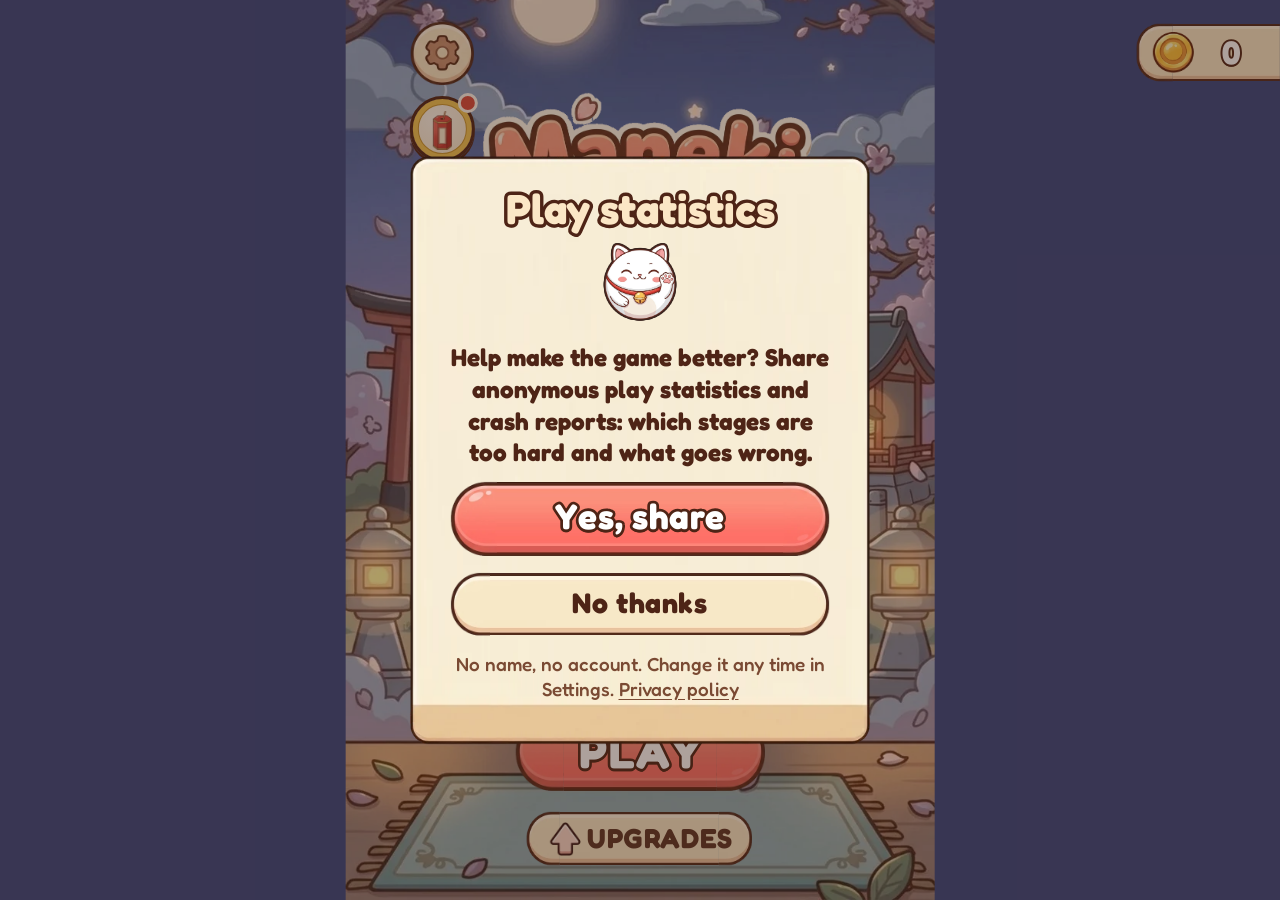
==== commit 715a5069: "Maneki Merge 1.13.1 (26c5bf4)" ====
--- a/maneki-merge/index.html
+++ b/maneki-merge/index.html
@@ -30,7 +30,7 @@
 
     <!-- Paint the theme color before the CSS bundle loads (no white flash on launch). -->
     <style>html{background:#fcefdf}.loading{z-index:1100;background:#f7f0d4;transition:opacity ease-out;position:fixed;inset:0;overflow:hidden}.loading.is-done{opacity:0;pointer-events:none}.loading img{-webkit-user-select:none;user-select:none;-webkit-user-drag:none;position:absolute}.loading-bg{object-fit:cover;object-position:50% 100%;width:100%;height:100%;inset:0}.loading-logo{top:calc(env(safe-area-inset-top,0px) + 6vh);width:min(82vw,44vh);left:50%;translate:-50%}.loading-hero{width:min(66vw,36vh);animation:1.6s ease-in-out infinite alternate loading-bob;top:36vh;left:50%;translate:-50%}@keyframes loading-bob{to{translate:-50% -2.5vh}}@media (prefers-reduced-motion:reduce){.loading-hero{animation:none}}.loading-bar{--s:calc(54px / var(--bar-h,1));left:50%;bottom:calc(env(safe-area-inset-bottom,0px) + 15vh);box-sizing:border-box;border:0 solid #0000;border-image:var(--bar-art) 0 var(--bar-right) 0 var(--bar-left) fill / 0 calc(var(--bar-right) * var(--s)) 0 calc(var(--bar-left) * var(--s)) stretch;visibility:hidden;width:min(80vw,340px);height:54px;position:absolute;translate:-50%}.loading-bar.is-art{visibility:visible}.loading-fill{left:calc(var(--fill-x) * var(--s));top:calc(var(--fill-y) * var(--s));width:calc((var(--fill-left) + var(--fill-right)) * var(--s) + var(--progress,0) * (100% - (var(--bar-left) + var(--bar-right)) * var(--s)));height:calc(var(--fill-h) * var(--s));box-sizing:border-box;border:0 solid #0000;border-image:var(--fill-art) 0 var(--fill-right) 0 var(--fill-left) fill / 0 calc(var(--fill-right) * var(--s)) 0 calc(var(--fill-left) * var(--s)) stretch;opacity:calc(var(--progress,0) * 40);transition:width .2s ease-out;position:absolute}.loading-label{left:0;right:0;bottom:calc(env(safe-area-inset-bottom,0px) + 15vh - 40px);text-align:center;color:#4a2e25;margin:0;font:700 18px Fredoka,system-ui,sans-serif;position:absolute}</style>
-    <script type="module" crossorigin src="/maneki-merge/assets/index-xtyBawYr.js"></script>
+    <script type="module" crossorigin src="/maneki-merge/assets/index-DJ42JmWC.js"></script>
     <link rel="stylesheet" crossorigin href="/maneki-merge/assets/index-B1uQEXjG.css">
   <link rel="manifest" href="/maneki-merge/manifest.webmanifest"></head>
   <body>
